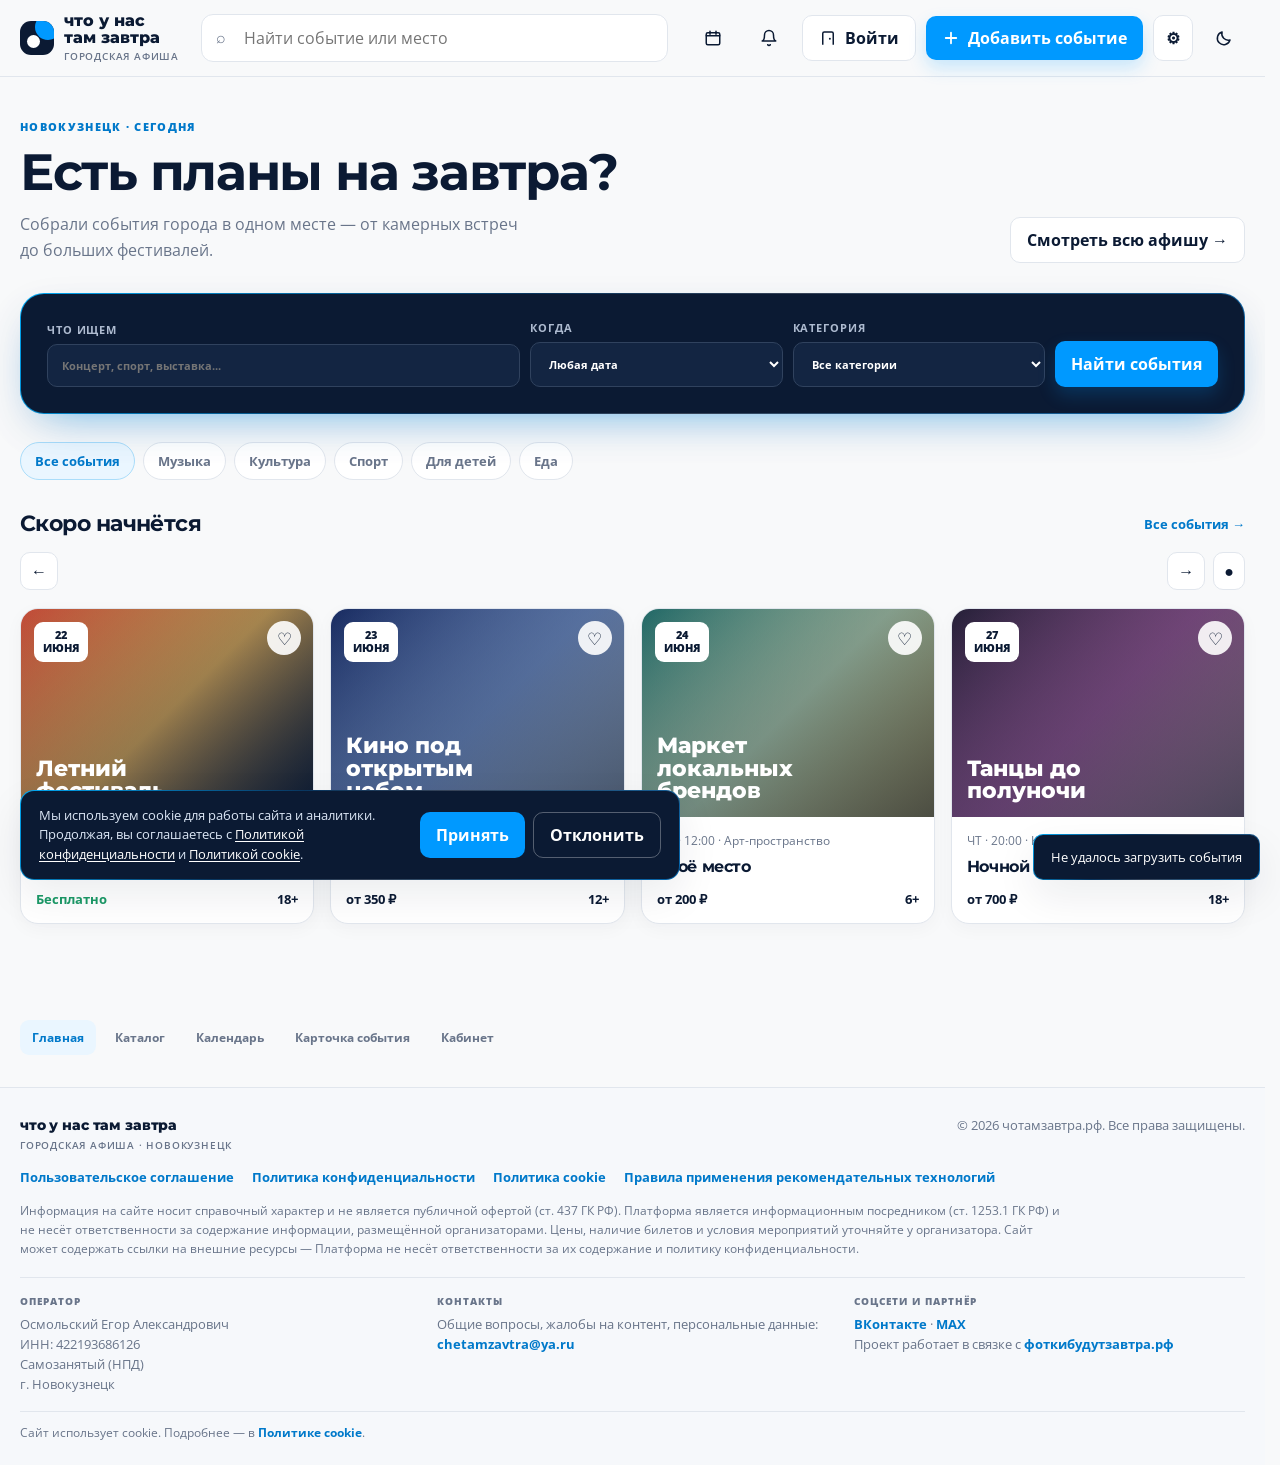
==== docs/index.html @ 1020f682 "fix(ui): в кабинете нет приглашения «Войдите…», меню кабинета по роли - вводный текст и надзаголовок" ====
<!doctype html>
<html lang="ru">
<head>
  <meta charset="utf-8">
  <meta name="viewport" content="width=device-width, initial-scale=1">
  <meta name="theme-color" content="#f8f9fa" id="theme-color">
  <title>чтоунастамзавтра — городская афиша</title>
  <meta name="description" content="Афиша Новокузнецка: концерты, спектакли, выставки, фестивали и мастер-классы. Календарь событий, подборки и напоминания — что у нас там завтра.">
  <link rel="canonical" href="https://xn--80aaahx3amvmf1c.xn--p1ai/">
  <meta property="og:type" content="website">
  <meta property="og:site_name" content="что у нас там завтра">
  <meta property="og:locale" content="ru_RU">
  <meta property="og:title" content="что у нас там завтра — афиша Новокузнецка">
  <meta property="og:description" content="Концерты, спектакли, выставки, фестивали и мастер-классы Новокузнецка. Календарь событий, подборки и напоминания.">
  <meta property="og:url" content="https://xn--80aaahx3amvmf1c.xn--p1ai/">
  <meta property="og:image" content="https://xn--80aaahx3amvmf1c.xn--p1ai/brand/og-cover.png">
  <meta property="og:image:width" content="1200">
  <meta property="og:image:height" content="630">
  <meta property="og:image:alt" content="что у нас там завтра — городская афиша Новокузнецка">
  <meta name="twitter:card" content="summary_large_image">
  <link rel="icon" href="/brand/brand-mark.svg" type="image/svg+xml">
  <link rel="icon" href="/brand/brand-mark-192.png" sizes="192x192" type="image/png">
  <link rel="apple-touch-icon" href="/brand/brand-mark-192.png">
  <link rel="preconnect" href="https://fonts.googleapis.com">
  <link rel="preconnect" href="https://fonts.gstatic.com" crossorigin>
  <link href="https://fonts.googleapis.com/css2?family=Montserrat:wght@600;700;800&family=Open+Sans:wght@400;500;600;700&display=swap" rel="stylesheet">
  <style>
    /* Палитра собрана в токены: светлая тема — значения по умолчанию,
       тёмная — переопределение ниже (html[data-theme="dark"]).
       Раньше цвета были захардкожены по месту, поэтому вторая тема была невозможна. */
    :root {
      color-scheme: light;
      --bg: #f8f9fa;
      --surface: #fff;
      --surface-2: #eef1f5;
      --surface-soft: #f6f8fb;
      --ink: #0b1a33;
      --ink-soft: #40506a;
      --ink-label: #41516b;
      --muted: #69758a;
      --muted-dim: #c3ccd9;
      --line: #e1e6ed;
      --accent: #0099ff;
      --accent-dark: #0079ca;
      --accent-hover: #0079ca;
      --soft-blue: #eaf6ff;
      --soft-blue-line: #aaddfa;
      --green: #1b9a67;
      --amber: #b87800;
      --danger: #b53c37;
      --danger-solid: #b53c37;
      --danger-bg: #fff1f0;
      --danger-bg-2: #fdebea;
      --danger-line: #f3c1bd;
      --ok-bg: #e4f8ef;
      --warn-bg: #fff5d9;
      --unread-bg: #f6faff;
      --fav: #e0245e;
      --fav-hover: #c01d4e;
      /* Тёмные панели (поиск на главной, «что будет дальше», тост) остаются
         тёмными в обеих темах, поэтому у них отдельный токен, а не --ink. */
      --deep: #0b1a33;
      --on-deep: #fff;
      --on-deep-muted: #b5c1d3;
      --on-deep-soft: #dbe6f5;
      /* Плашки поверх постера белые независимо от темы — у них свой токен. */
      --pill-bg: #fff;
      --pill-ink: #0b1a33;
      /* Тёмная панель поиска на светлом фоне читается и так, но тонкий
         градиентный кант даёт ей «стеклянный» край вместо плоской плиты. */
      --hero-ring: linear-gradient(135deg, rgba(0,176,255,.95), rgba(0,153,255,.22) 38%, rgba(255,255,255,.18) 58%, rgba(0,153,255,.6));
      --hero-ring-focus: linear-gradient(135deg, rgba(0,190,255,1), rgba(0,153,255,.38) 36%, rgba(255,255,255,.3) 56%, rgba(0,153,255,.82));
      --hero-glow: 0 18px 46px -26px rgba(0,153,255,.7);
      --hero-glow-focus: 0 22px 58px -26px rgba(0,153,255,.95), 0 0 0 3px rgba(0,153,255,.15);
      /* Блик «стекла» по верхней кромке панели — свои значения на тему. */
      --hero-sheen: linear-gradient(180deg, rgba(255,255,255,.12), rgba(255,255,255,0) 34%);
      /* Внутренности «глубоких» панелей тёмные в ОБЕИХ темах — цвет фокуса полей один. */
      --hero-field-focus: #5cb5ff;
      --topbar-bg: rgba(248,249,250,.94);
      --shadow: 0 16px 40px rgba(11, 26, 51, .08);
      --shadow-soft: 0 5px 18px rgba(11,26,51,.035);
      --shadow-tab: 0 2px 6px rgba(11,26,51,.08);
      --radius: 18px;
    }
    html[data-theme="dark"] {
      color-scheme: dark;
      --bg: #0d1117;
      --surface: #151d2b;
      --surface-2: #1d2739;
      --surface-soft: #1a2331;
      --ink: #e8eef8;
      --ink-soft: #b9c6da;
      --ink-label: #a9b7cb;
      --muted: #8b9ab1;
      --muted-dim: #4a5a75;
      --line: #27324a;
      --accent-dark: #5cb5ff;
      --accent-hover: #0a84d8;
      --soft-blue: #14304d;
      --soft-blue-line: #24557f;
      --green: #45c48c;
      --amber: #e0a92e;
      --danger: #ff9a90;
      --danger-solid: #d84a4a;
      --danger-bg: #3a1f21;
      --danger-bg-2: #45242a;
      --danger-line: #6b3a3d;
      --ok-bg: #12352a;
      --warn-bg: #3a2f13;
      --unread-bg: #12293d;
      --deep: #070c16;
      /* На тёмном фоне панель (#070c16) темнее фона (#0d1117) — плоская граница
         её не разделяет, край приходится подсвечивать градиентом. */
      --hero-ring: linear-gradient(135deg, rgba(92,181,255,.85), rgba(92,181,255,.18) 42%, rgba(92,181,255,.08) 60%, rgba(92,181,255,.58));
      --hero-ring-focus: linear-gradient(135deg, rgba(126,207,255,1), rgba(92,181,255,.42) 40%, rgba(92,181,255,.22) 58%, rgba(92,181,255,.9));
      --hero-glow: 0 20px 52px -30px rgba(92,181,255,.85), inset 0 1px 0 rgba(255,255,255,.06);
      --hero-glow-focus: 0 24px 62px -28px rgba(92,181,255,1), 0 0 0 3px rgba(92,181,255,.18), inset 0 1px 0 rgba(255,255,255,.1);
      --hero-sheen: linear-gradient(180deg, rgba(255,255,255,.08), rgba(255,255,255,0) 36%);
      --hero-field-focus: #5cb5ff;
      --topbar-bg: rgba(13,17,23,.92);
      --shadow: 0 16px 40px rgba(0,0,0,.55);
      --shadow-soft: 0 5px 18px rgba(0,0,0,.35);
      --shadow-tab: 0 2px 6px rgba(0,0,0,.45);
    }
    * { box-sizing: border-box; }
    /* Атрибут hidden важнее авторского display: у .field стоит display:grid, и без
       этого правила «скрытые» поля (дата рождения, выбор роли, галочки) продолжали
       висеть на экране входа. Одно правило вместо display:none в каждом классе. */
    [hidden] { display: none !important; }
    html { scrollbar-gutter: stable; }
    body { margin: 0; background: var(--bg); color: var(--ink); font-family: 'Open Sans', sans-serif; }
    button, input, select, textarea { font: inherit; }
    button { cursor: pointer; }
    h1, h2, h3, h4 { font-family: 'Montserrat', sans-serif; margin: 0; letter-spacing: -.025em; }
    .shell { width: min(1240px, calc(100% - 40px)); margin: 0 auto; }
    .topbar { border-bottom: 1px solid var(--line); background: var(--topbar-bg); position: sticky; top: 0; z-index: 5; backdrop-filter: blur(14px); }
    .topbar-inner { display: flex; align-items: center; gap: 22px; min-height: 76px; }
    .brand { display: flex; align-items: center; gap: 10px; flex: 0 0 auto; color: var(--ink); text-decoration: none; }
    .brand-mark { width: 34px; height: 34px; border-radius: 11px; background: var(--deep); position: relative; overflow: hidden; }
    .brand-mark:before, .brand-mark:after { content: ''; position: absolute; border-radius: 50%; background: var(--accent); }
    .brand-mark:before { width: 26px; height: 26px; right: -7px; top: -7px; }
    .brand-mark:after { width: 13px; height: 13px; left: 7px; bottom: 7px; background: #fff; }
    .brand span { font-family: Montserrat; font-weight: 800; font-size: 16px; line-height: 1.02; white-space: nowrap; }
    .brand small { display: block; color: var(--muted); font: 600 10px 'Open Sans'; letter-spacing: .08em; text-transform: uppercase; margin-top: 3px; }
    .top-search { flex: 1 1 240px; min-width: 168px; position: relative; }
    .top-search input { width: 100%; min-width: 0; border: 1px solid var(--line); background: var(--surface); border-radius: 12px; padding: 12px 16px 12px 42px; outline: none; color: var(--ink); text-overflow: ellipsis; }
    .top-search input:focus { border-color: var(--accent); box-shadow: 0 0 0 3px rgba(0,153,255,.13); }
    .search-icon { position: absolute; left: 15px; top: 12px; color: var(--muted); }
    .nav-actions { display: flex; align-items: center; gap: 10px; flex: 0 0 auto; }
    #nav-user { display: flex; align-items: center; flex: 0 0 auto; }
    .link-btn, .primary-btn, .ghost-btn { border: 0; border-radius: 10px; padding: 11px 16px; font-weight: 700; white-space: nowrap; transition: .2s ease; }
    .link-btn { color: var(--ink); background: transparent; }
    .link-btn:hover { color: var(--accent-dark); }
    .primary-btn { background: var(--accent); color: #fff; box-shadow: 0 8px 18px rgba(0,153,255,.2); }
    .primary-btn:hover { background: var(--accent-hover); transform: translateY(-1px); }
    .primary-btn.fav { background: var(--fav); box-shadow: 0 8px 18px rgba(224,36,94,.2); }
    .primary-btn.fav:hover { background: var(--fav-hover); }
    .ghost-btn { background: var(--surface); border: 1px solid var(--line); color: var(--ink); }
    .ghost-btn:hover { border-color: var(--accent); color: var(--accent-dark); }
    .ico { width: 18px; height: 18px; flex-shrink: 0; }
    .nav-actions button { display: inline-flex; align-items: center; gap: 8px; white-space: nowrap; }
    .icon-btn { display: inline-flex; align-items: center; gap: 8px; border: 0; border-radius: 10px; padding: 11px 14px; font-weight: 700; white-space: nowrap; background: transparent; color: var(--ink); transition: .2s ease; }
    .icon-btn:hover { color: var(--accent-dark); background: var(--soft-blue); }
    .api-btn { padding: 11px 12px; }
    .api-btn .btn-label { display: none; }
    .nav-actions .icon-btn .btn-label { display: none; }
    .screen { display: none; padding: 42px 0 80px; }
    .screen.active { display: block; }
    .eyebrow { color: var(--accent-dark); text-transform: uppercase; letter-spacing: .12em; font-size: 11px; font-weight: 800; margin-bottom: 12px; }
    .intro { display: flex; justify-content: space-between; gap: 24px; align-items: end; margin-bottom: 30px; }
    .intro h1 { font-size: clamp(30px, 4vw, 54px); max-width: 720px; line-height: 1.02; }
    .intro p { max-width: 520px; color: var(--muted); line-height: 1.6; margin: 14px 0 0; }
    .hero-search { position: relative; border-radius: 24px; padding: 26px; color: var(--on-deep); margin-bottom: 28px; display: grid; grid-template-columns: 1.5fr .8fr .8fr auto; gap: 10px; align-items: end; border: 1px solid transparent; background-color: var(--deep); background-image: linear-gradient(var(--deep), var(--deep)), var(--hero-ring); background-origin: padding-box, border-box; background-clip: padding-box, border-box; box-shadow: var(--shadow), var(--hero-glow); transition: box-shadow .28s ease; }
    .hero-search label { display: grid; gap: 7px; color: #aebbd0; font-size: 11px; font-weight: 700; text-transform: uppercase; letter-spacing: .08em; }
    .hero-search input, .hero-search select { width: 100%; padding: 13px 14px; border: 1px solid #30425e; background: #132542; color: #fff; border-radius: 10px; outline: 0; transition: border-color .2s ease, box-shadow .2s ease; }
    .hero-search input:focus, .hero-search select:focus { border-color: var(--hero-field-focus); box-shadow: 0 0 0 3px rgba(92,181,255,.18); }
    /* Фокус внутри панели: кант вспыхивает, свечение расходится шире. */
    .hero-search:focus-within { background-image: linear-gradient(var(--deep), var(--deep)), var(--hero-ring-focus); box-shadow: var(--shadow), var(--hero-glow-focus); }
    /* Блик «стекла» по верхней кромке: слой вне потока, чтобы не ломать grid/флекс,
       и под содержимым (z-index -1), иначе он подсвечивает текст полей. */
    .hero-search:after, .side-note:after { content: ''; position: absolute; inset: 0; z-index: -1; border-radius: inherit; background: var(--hero-sheen); pointer-events: none; }
    .hero-search .primary-btn { height: 46px; white-space: nowrap; }
    /* Панель фильтров каталога в стиле Яндекс.Афиши: «Когда» · «Тип события» · «Место» */
    .filter-bar { display: flex; flex-wrap: wrap; align-items: center; gap: 10px; margin-bottom: 8px; }
    .facet { position: relative; }
    .facet-btn { display: inline-flex; align-items: center; gap: 8px; border: 1px solid var(--line); background: var(--surface); border-radius: 12px; padding: 12px 16px; font-weight: 700; font-size: 14px; color: var(--ink); transition: .15s ease; }
    .facet-btn:hover { border-color: var(--accent); }
    .facet-btn .caret { color: var(--muted); font-size: 11px; transition: .15s; }
    .facet.open .facet-btn { border-color: var(--accent); box-shadow: 0 0 0 3px rgba(0,153,255,.11); }
    .facet.open .caret { transform: rotate(180deg); }
    .facet-value { color: var(--accent-dark); }
    .facet-pop { position: absolute; top: calc(100% + 8px); left: 0; z-index: 30; min-width: 260px; background: var(--surface); border: 1px solid var(--line); border-radius: 16px; box-shadow: var(--shadow); padding: 14px; display: none; }
    .facet.open .facet-pop { display: block; }
    .facet-pop h4 { font-size: 13px; text-transform: uppercase; letter-spacing: .06em; color: var(--muted); margin: 2px 0 10px; }
    .preset-list { display: grid; grid-template-columns: 1fr 1fr; gap: 7px; }
    .preset { text-align: left; border: 1px solid var(--line); background: var(--surface); border-radius: 10px; padding: 9px 11px; font-size: 13px; color: var(--ink); font-weight: 600; transition: .12s; }
    .preset:hover { border-color: var(--accent); color: var(--accent-dark); }
    .preset.active { background: var(--soft-blue); border-color: var(--soft-blue-line); color: var(--accent-dark); }
    .facet-list { display: grid; max-height: 320px; overflow-y: auto; }
    .facet-opt { text-align: left; border: 0; background: transparent; padding: 9px 10px; border-radius: 9px; font-size: 14px; color: var(--ink); font-weight: 600; }
    .facet-opt:hover { background: var(--soft-blue); }
    .facet-opt.active { background: var(--soft-blue); color: var(--accent-dark); }
    .facet-opt.all { font-weight: 800; }
    .range-cal { }
    .range-cal .cal-nav { display: flex; align-items: center; justify-content: space-between; margin-bottom: 8px; }
    .range-cal .cal-grid { display: grid; grid-template-columns: repeat(7, 1fr); gap: 2px; text-align: center; }
    .range-cal .cal-grid span { padding: 7px 0; border-radius: 7px; font-size: 13px; color: var(--muted); cursor: pointer; }
    .range-cal .cal-grid span.wd { font-size: 9px; font-weight: 800; text-transform: uppercase; color: var(--muted); cursor: default; }
    .range-cal .cal-grid span.day:hover { background: var(--soft-blue); color: var(--accent-dark); }
    .range-cal .cal-grid span.dim { color: var(--muted-dim); }
    .range-cal .cal-grid span.today { outline: 2px solid var(--accent); outline-offset: -2px; font-weight: 800; }
    .range-cal .cal-grid span.sel { background: var(--accent); color: #fff; font-weight: 800; }
    .range-cal .cal-grid span.range { background: var(--soft-blue); color: var(--accent-dark); }
    .range-actions { display: flex; gap: 8px; margin-top: 12px; }
    .range-actions button { flex: 1; }
    .section-head { display: flex; align-items: center; justify-content: space-between; margin: 30px 0 15px; }
    .section-head h2 { font-size: 22px; }
    .section-head a { color: var(--accent-dark); font-size: 13px; font-weight: 700; text-decoration: none; }
    .chips { display: flex; flex-wrap: wrap; gap: 8px; }
    .chip { border: 1px solid var(--line); background: var(--surface); border-radius: 99px; padding: 9px 14px; color: var(--muted); font-size: 13px; font-weight: 700; }
    .chip.active, .chip:hover { background: var(--soft-blue); color: var(--accent-dark); border-color: var(--soft-blue-line); }
    .events-grid { display: grid; grid-template-columns: repeat(4, 1fr); gap: 16px; }
    .event-card { background: var(--surface); border: 1px solid var(--line); border-radius: var(--radius); overflow: hidden; box-shadow: var(--shadow-soft); transition: .2s ease; }
    .event-card:hover { transform: translateY(-3px); box-shadow: var(--shadow); }
    .poster { height: 208px; position: relative; overflow: hidden; display: flex; align-items: end; padding: 15px; color: #fff; }
    .poster:before { content: ''; position: absolute; inset: 0; background: linear-gradient(145deg, rgba(11,26,51,.05), rgba(11,26,51,.72)); }
    .poster-1 { background: linear-gradient(135deg, #cb4d38 0%, #f4bb5c 50%, #0b1a33 100%); }
    .poster-2 { background: linear-gradient(135deg, #192c63, #7f9ed8 52%, #dfedf9); }
    .poster-3 { background: linear-gradient(135deg, #226c69, #c1e0b8 50%, #f3d26a); }
    .poster-4 { background: linear-gradient(135deg, #262038, #a35b99 50%, #f1b3bd); }
    .poster-title { position: relative; z-index: 1; font: 800 22px/1.02 Montserrat; max-width: 190px; }
    .date-pill { position: absolute; z-index: 2; top: 13px; left: 13px; background: var(--pill-bg); color: var(--pill-ink); border-radius: 9px; padding: 7px 9px; font-size: 11px; font-weight: 800; text-align: center; line-height: 1.15; }
    .heart { position: absolute; z-index: 2; top: 12px; right: 12px; border: 0; background: rgba(255,255,255,.9); color: var(--pill-ink); width: 34px; height: 34px; border-radius: 50%; font-size: 17px; }
    .heart.fav { background: var(--fav); color: #fff; }
    .card-body { padding: 15px; }
    .meta { color: var(--muted); font-size: 12px; line-height: 1.5; }
    .card-body h3 { font-size: 16px; margin: 7px 0 8px; }
    .card-foot { display: flex; justify-content: space-between; align-items: center; margin-top: 14px; font-weight: 700; font-size: 13px; }
    .free { color: var(--green); }
    .load-more-wrap { display: flex; justify-content: center; margin-top: 28px; }
    .load-more { padding: 12px 26px; border: 1px solid var(--line); border-radius: 12px; background: var(--surface); color: var(--ink); font-weight: 700; font-size: 15px; cursor: pointer; font-family: inherit; transition: .2s ease; }
    .load-more:hover { border-color: var(--accent); color: var(--accent); }
    .load-more:disabled { opacity: .55; cursor: default; }
    .event-card.appearing { animation: card-in .45s ease both; }
    @keyframes card-in { from { opacity: 0; transform: translateY(14px); } to { opacity: 1; transform: translateY(0); } }
    .calendar-strip { display: grid; grid-template-columns: 1fr 1.4fr; gap: 16px; margin-top: 30px; align-items: start; }
    .panel { background: var(--surface); border: 1px solid var(--line); border-radius: var(--radius); padding: 22px; display: flex; flex-direction: column; }
    .calendar-strip .panel { height: 360px; } /* фиксированная высота панели календаря */
    .panel h3 { font-size: 18px; margin-bottom: 15px; }
    .month { display: flex; justify-content: space-between; align-items: center; margin-bottom: 8px; flex-shrink: 0; }
    .month strong { font: 700 17px Montserrat; }
    /* Homepage calendar strip: fixed calendar grid, day-events panel doesn't affect layout */
    .calendar-layout { display: grid; grid-template-columns: 320px 1fr; gap: 24px; flex: 1; min-height: 0; }
    .calendar-grid { display: grid; grid-template-columns: repeat(7, 1fr); grid-auto-rows: 1fr; gap: 3px; text-align: center; font-size: 11px; height: 100%; }
    .calendar-grid span { padding: 5px 2px; border-radius: 6px; color: var(--muted); }
    .calendar-grid .weekday { font-weight: 800; color: var(--ink); font-size: 9px; text-transform: uppercase; padding: 4px 2px; }
    .calendar-grid .has-event { background: var(--soft-blue); color: var(--accent-dark); font-weight: 800; }
    .calendar-grid .today { background: var(--accent); color: #fff; font-weight: 800; }
    .calendar-grid .empty { visibility: hidden; }
    .mini-list { display: grid; gap: 12px; }
    .mini-item { display: flex; gap: 12px; align-items: start; padding-bottom: 12px; border-bottom: 1px solid var(--line); }
    /* Лента дат как в Яндекс Афише */
    .ribbon-wrap { display: flex; align-items: center; gap: 8px; margin: 4px 0 18px; }
    .ribbon-wrap .date-ribbon { flex: 1; min-width: 0; }
    .date-ribbon { display: flex; align-items: stretch; gap: 5px; overflow-x: auto; padding: 2px 2px 8px; scrollbar-width: none; scroll-behavior: smooth; }
    .date-ribbon::-webkit-scrollbar { display: none; }
    .date-chip { min-width: 54px; flex: 0 0 auto; padding: 8px 4px 20px; border-radius: 10px; border: 1px solid var(--line); background: var(--surface); text-align: center; cursor: pointer; font: 800 16px/1 Montserrat; color: var(--ink); transition: border-color .15s, background .15s; position: relative; }
    .date-chip small { display: block; margin-top: 4px; font-size: 9px; font-weight: 800; text-transform: uppercase; color: var(--muted); letter-spacing: .04em; }
    .date-chip:hover { border-color: var(--accent); background: var(--soft-blue); }
    .date-chip.today { background: var(--accent); border-color: var(--accent); color: #fff; }
    .date-chip.today small { color: rgba(255,255,255,.85); }
    .date-chip.selected { box-shadow: 0 0 0 2px var(--accent-dark) inset; border-color: var(--accent-dark); }
    .date-chip.in-range:not(.selected) { background: var(--surface-2); border-color: var(--line); }
    .date-chip .cnt { position: absolute; bottom: 4px; left: 50%; transform: translateX(-50%); font: 800 10px Montserrat; font-style: normal; color: var(--accent-dark); line-height: 1; }
    .date-chip.today .cnt { color: #fff; }
    .ribbon-month { flex: 0 0 auto; display: flex; align-items: center; font: 800 11px Montserrat; text-transform: uppercase; color: var(--muted); letter-spacing: .06em; padding: 0 6px; }

    .mini-date { min-width: 44px; color: var(--accent-dark); font: 800 12px Montserrat; }
    .day-group-title { margin: 16px 0 10px; font-size: 13px; color: var(--muted); text-transform: uppercase; letter-spacing: .05em; }
    .panel h3 + .mini-list, .panel h4.day-group-title + .mini-list { margin-top: 0; }
    .mini-item strong { display: block; font: 700 14px Montserrat; margin-bottom: 4px; }
    .mini-item span { color: var(--muted); font-size: 12px; }
    /* Панель событий дня/периода. Отступы — не «на глаз»: сверху нужно больше
       ленточного ритма (.ribbon-wrap отдаёт 18px), иначе карточка дня читается
       продолжением ленты дат; снизу 30px — тот же шаг, что у .section-head, чтобы
       строки дня не слипались с сеткой всех событий (было 0px). */
    .day-events-panel { display: none; margin: 20px 0 30px; }
    .day-events-panel.is-open { display: flex; }
    .detail-layout { display: grid; grid-template-columns: minmax(0, 1.25fr) minmax(300px, .75fr); gap: 28px; }
    .detail-poster { height: 450px; border-radius: 24px; background: linear-gradient(135deg, #cb4d38, #f4bb5c 46%, #0b1a33); position: relative; overflow: hidden; display: flex; align-items: end; padding: 32px; color: #fff; }
    .detail-poster:after { content: attr(data-title); position: relative; z-index: 1; font: 800 clamp(34px, 6vw, 76px)/.9 Montserrat; max-width: 600px; }
    .detail-info { padding-top: 12px; }
    .detail-info h1 { font-size: clamp(30px, 4vw, 48px); line-height: 1.03; margin-bottom: 18px; }
    .info-row { display: flex; gap: 12px; padding: 14px 0; border-bottom: 1px solid var(--line); }
    .info-row b { min-width: 84px; font-size: 12px; text-transform: uppercase; color: var(--muted); letter-spacing: .07em; }
    .info-row span { font-weight: 600; }
    .description { color: var(--ink-soft); line-height: 1.75; margin: 26px 0; }
    .form-layout { display: grid; grid-template-columns: 1fr 310px; gap: 24px; align-items: start; }
    .form-card { background: var(--surface); border: 1px solid var(--line); border-radius: var(--radius); padding: 26px; }
    .form-card h2 { font-size: 22px; margin-bottom: 22px; }
    .form-grid { display: grid; grid-template-columns: 1fr 1fr; gap: 17px; }
    .field { display: grid; gap: 7px; }
    .field.full { grid-column: 1/-1; }
    .field label { font-size: 12px; font-weight: 800; color: var(--ink-label); }
    .field input, .field select, .field textarea { width: 100%; padding: 12px 13px; border: 1px solid var(--line); border-radius: 10px; outline: none; background: var(--surface); color: var(--ink); }
    .field textarea { resize: vertical; min-height: 110px; }
    .field input:focus, .field select:focus, .field textarea:focus { border-color: var(--accent); box-shadow: 0 0 0 3px rgba(0,153,255,.11); }
    .form-actions { display: flex; gap: 10px; justify-content: end; margin-top: 24px; }
    .side-note { position: relative; color: var(--on-deep); border-radius: var(--radius); padding: 23px; border: 1px solid transparent; background-color: var(--deep); background-image: linear-gradient(var(--deep), var(--deep)), var(--hero-ring); background-origin: padding-box, border-box; background-clip: padding-box, border-box; box-shadow: var(--hero-glow); }
    .side-note h3 { font-size: 17px; margin-bottom: 12px; }
    .side-note p { color: var(--on-deep-muted); font-size: 13px; line-height: 1.65; }
    .checklist { display: grid; gap: 11px; margin-top: 20px; }
    .check { display: flex; gap: 9px; color: var(--on-deep-soft); font-size: 13px; }
    .check i { color: #6fd4a3; font-style: normal; }
    .moderation-layout { display: grid; grid-template-columns: 280px 1fr; gap: 20px; }
    .queue { display: grid; gap: 8px; }
    .queue-item { border: 1px solid var(--line); background: var(--surface); border-radius: 12px; padding: 13px; text-align: left; }
    .queue-item.active { border-color: var(--accent); box-shadow: 0 0 0 3px rgba(0,153,255,.11); }
    .queue-item strong { display: block; font: 700 13px Montserrat; margin-bottom: 5px; }
    .queue-item span { color: var(--muted); font-size: 12px; }
    .status { display: inline-flex; border-radius: 99px; padding: 5px 8px; font-size: 10px; font-weight: 800; text-transform: uppercase; letter-spacing: .05em; }
    .status.pending { color: var(--amber); background: var(--warn-bg); }
    .status.published { color: var(--green); background: var(--ok-bg); }
    .status.rejected { color: var(--danger); background: var(--danger-bg-2); }
    .reject-note { color: var(--danger); margin-top: 6px; font-size: 12px; }
    .moderation-main { background: var(--surface); border: 1px solid var(--line); border-radius: var(--radius); padding: 26px; }
    .moderation-header { display: flex; justify-content: space-between; align-items: start; gap: 18px; padding-bottom: 20px; border-bottom: 1px solid var(--line); }
    .moderation-header h2 { font-size: 25px; margin-bottom: 8px; }
    .moderation-header p { color: var(--muted); margin: 0; font-size: 13px; }
    .review-grid { display: grid; grid-template-columns: 180px 1fr; gap: 24px; padding: 22px 0; }
    .review-thumb { height: 180px; border-radius: 14px; background: linear-gradient(135deg, #226c69, #c1e0b8, #f3d26a); }
    .review-list { display: grid; gap: 13px; }
    .review-line { display: grid; grid-template-columns: 130px 1fr; gap: 10px; font-size: 13px; }
    .review-line b { color: var(--muted); font-size: 11px; text-transform: uppercase; letter-spacing: .06em; }
    .moderation-actions { display: flex; justify-content: end; gap: 10px; border-top: 1px solid var(--line); padding-top: 20px; }
    .danger-btn { background: var(--danger-bg); color: var(--danger); border: 1px solid var(--danger-line); border-radius: 10px; padding: 11px 16px; font-weight: 800; }
    .nav-tabs { display: flex; gap: 7px; overflow-x: auto; padding: 16px 0 0; }
    .nav-tab { white-space: nowrap; border: 0; background: transparent; padding: 9px 12px; border-radius: 9px; color: var(--muted); font-weight: 700; font-size: 12px; }
    .nav-tab.active, .nav-tab:hover { background: var(--soft-blue); color: var(--accent-dark); }
    /* ---- Юридический контур: футер сайта и cookie-баннер (ТЗ v3.0) ---- */
    .site-footer { margin-top: 32px; border-top: 1px solid var(--line); background: var(--surface-soft); }
    .footer-inner { padding: 28px 0 22px; font-size: 12.5px; color: var(--muted); line-height: 1.6; }
    .footer-top { display: flex; align-items: baseline; justify-content: space-between; gap: 10px 18px; flex-wrap: wrap; }
    .footer-brand { font: 800 14px Montserrat; color: var(--ink); letter-spacing: -.01em; }
    .footer-brand small { display: block; margin-top: 4px; font: 600 10px 'Open Sans'; letter-spacing: .08em; text-transform: uppercase; color: var(--muted); }
    .footer-links { display: flex; flex-wrap: wrap; gap: 6px 18px; margin: 16px 0 0; padding: 0; list-style: none; }
    .footer-links a, .footer-cols a, .footer-cookie a { color: var(--accent-dark); font-weight: 700; text-decoration: none; }
    .footer-links a:hover, .footer-cols a:hover, .footer-cookie a:hover { text-decoration: underline; }
    .footer-notes { margin: 14px 0 0; max-width: 1040px; font-size: 11.5px; line-height: 1.65; }
    .footer-cols { display: grid; grid-template-columns: repeat(auto-fit, minmax(210px, 1fr)); gap: 18px 26px; margin-top: 18px; padding-top: 16px; border-top: 1px solid var(--line); }
    .footer-cols h4 { margin: 0 0 7px; font: 800 10px 'Open Sans'; letter-spacing: .1em; text-transform: uppercase; color: var(--muted); }
    .footer-cols p { margin: 0; }
    .footer-cookie { margin: 16px 0 0; padding-top: 12px; border-top: 1px solid var(--line); font-size: 11.5px; }
    .cookie-banner { position: fixed; z-index: 18; left: 20px; right: 20px; bottom: 20px; max-width: 660px; display: flex; align-items: center; gap: 16px; padding: 15px 18px; border-radius: 14px; border: 1px solid transparent; background-color: var(--deep); background-image: linear-gradient(var(--deep), var(--deep)), var(--hero-ring); background-origin: padding-box, border-box; background-clip: padding-box, border-box; box-shadow: var(--shadow); color: var(--on-deep); }
    .cookie-banner[hidden] { display: none; }
    .cookie-banner p { margin: 0; font-size: 12.5px; line-height: 1.55; color: var(--on-deep-soft); }
    .cookie-banner a { color: var(--on-deep); text-decoration: underline; text-underline-offset: 2px; }
    .cookie-banner .cookie-actions { display: flex; gap: 8px; flex: 0 0 auto; }
    .cookie-banner .primary-btn { flex: 0 0 auto; box-shadow: none; }
    .cookie-banner .ghost-btn { flex: 0 0 auto; background: transparent; border-color: rgba(255,255,255,.3); color: var(--on-deep); }
    .cookie-banner .ghost-btn:hover { border-color: var(--on-deep); color: var(--on-deep); }
    @media (max-width: 640px) {
      .cookie-banner { left: 12px; right: 12px; bottom: 12px; flex-direction: column; align-items: stretch; }
      .cookie-banner .cookie-actions { flex-direction: column; }
      .cookie-banner .primary-btn, .cookie-banner .ghost-btn { width: 100%; }
    }
    .toast { position: fixed; bottom: 20px; right: 20px; padding: 13px 17px; border: 1px solid transparent; background-color: var(--deep); background-image: linear-gradient(var(--deep), var(--deep)), var(--hero-ring); background-origin: padding-box, border-box; background-clip: padding-box, border-box; color: var(--on-deep); border-radius: 10px; box-shadow: var(--shadow); opacity: 0; transform: translateY(10px); pointer-events: none; transition: .25s; font-size: 13px; z-index: 20; }
    .toast.show { opacity: 1; transform: translateY(0); }
    /* --- Экран входа/регистрации --- */
    .auth-layout { display: grid; grid-template-columns: 1fr; max-width: 440px; margin: 0 auto; }
    .auth-card { background: var(--surface); border: 1px solid var(--line); border-radius: var(--radius); padding: 30px; box-shadow: var(--shadow); }
    .auth-tabs { display: flex; gap: 6px; background: var(--surface-2); border-radius: 12px; padding: 5px; margin-bottom: 24px; }
    .auth-tab { flex: 1; border: 0; background: transparent; border-radius: 9px; padding: 11px; font-weight: 800; font-size: 14px; color: var(--muted); transition: .15s; }
    .auth-tab.active { background: var(--surface); color: var(--ink); box-shadow: var(--shadow-tab); }
    .auth-card .field { margin-bottom: 16px; }
    .auth-card h2 { font-size: 24px; margin-bottom: 6px; }
    .auth-card .auth-sub { color: var(--muted); font-size: 13px; margin: 0 0 22px; line-height: 1.5; }
    .auth-error { display: none; background: var(--danger-bg); color: var(--danger); border: 1px solid var(--danger-line); border-radius: 10px; padding: 11px 13px; font-size: 13px; margin-bottom: 16px; }
    .auth-error.show { display: block; }
    .user-chip { display: inline-flex; align-items: center; gap: 9px; border: 1px solid var(--line); background: var(--surface); border-radius: 99px; padding: 6px 8px 6px 14px; font-weight: 700; font-size: 13px; max-width: 200px; white-space: nowrap; }
    .user-chip .chip-name { min-width: 0; overflow: hidden; text-overflow: ellipsis; white-space: nowrap; }
    .user-chip .role { color: var(--accent-dark); background: var(--soft-blue); border-radius: 99px; padding: 3px 9px; font-size: 11px; font-weight: 800; text-transform: capitalize; }
    .auth-card .primary-btn { width: 100%; margin-top: 6px; }
    .auth-forgot { text-align: right; margin: -6px 0 14px; }
    .auth-forgot .link-btn { background: none; padding: 0; color: var(--accent); font-size: 13px; font-weight: 700; }
    .auth-forgot .link-btn:hover { color: var(--accent-hover); text-decoration: underline; }
    .mail-check-addr { background: var(--surface-2); border: 1px solid var(--line); border-radius: 10px; padding: 12px 14px; font-weight: 800; margin-bottom: 18px; word-break: break-all; }
    #mail-check-card .ghost-btn, #reset-card .ghost-btn { width: 100%; margin-top: 10px; }
    /* Человек должен видеть, что страница не «залипла», а ждёт письмо. */
    .mail-check-wait { margin-top: 10px; font-size: 12px; line-height: 1.5; color: var(--muted); display: flex; align-items: center; gap: 8px; }
    .mail-check-wait::before { content: ""; width: 7px; height: 7px; border-radius: 50%; background: var(--accent); animation: waitPulse 1.6s ease-in-out infinite; flex: none; }
    @keyframes waitPulse { 0%, 100% { opacity: .25; } 50% { opacity: 1; } }
    @media (prefers-reduced-motion: reduce) { .mail-check-wait::before { animation: none; opacity: 1; } }
    .captcha-slot { margin-bottom: 16px; }
    .captcha-slot[hidden] { display: none; }
    .captcha-slot > div { max-width: 100%; overflow: hidden; }
    /* --- Быстрый вход через внешние сервисы (Яндекс ID) --- */
    /* Блок появляется только когда провайдер настроен на бэкенде: без ключей
       /auth/oauth/providers отдаёт пустой список, и блока нет вовсе — «серых»
       нерабочих кнопок быть не должно. */
    .oauth-block { margin-bottom: 22px; }
    .oauth-block[hidden] { display: none; }
    .oauth-btn { display: flex; align-items: center; justify-content: center; gap: 10px; width: 100%; border: 1px solid var(--line); background: var(--surface); color: var(--ink); border-radius: 12px; padding: 12px 16px; font-family: inherit; font-weight: 700; font-size: 14px; white-space: nowrap; cursor: pointer; transition: .15s ease; }
    .oauth-btn + .oauth-btn { margin-top: 10px; }
    .oauth-btn:hover { border-color: var(--accent); color: var(--accent-dark); }
    .oauth-btn:focus-visible { outline: 2px solid var(--accent); outline-offset: 2px; }
    /* Метка провайдера — фирменный цвет сервиса, он не зависит от темы. */
    .oauth-mark { display: inline-flex; align-items: center; justify-content: center; flex: 0 0 auto; width: 24px; height: 24px; border-radius: 7px; background: #fc3f1d; color: #fff; font: 800 15px/1 Montserrat, sans-serif; }
    /* Разделитель «или»: главный путь — кнопка провайдера, но почта с паролем
       остаются равноправным вариантом, а не спрятанной ссылкой. */
    .oauth-sep { display: flex; align-items: center; gap: 12px; margin: 20px 0; color: var(--muted); font-size: 12px; }
    .oauth-sep::before, .oauth-sep::after { content: ''; flex: 1 1 auto; height: 1px; background: var(--line); }
    .captcha-fallback { margin-top: 8px; font-size: 12px; line-height: 1.5; color: var(--muted); }
    .captcha-fallback p { margin: 0 0 8px; }
    /* Повтор проверки — ссылка по центру, а не кнопка: под ползунком она не
       должна соперничать с главной кнопкой формы («Создать аккаунт»/«Войти»). */
    .local-captcha-retry { display: block; width: 100%; margin: 0; padding: 2px 0; border: 0; background: none; font: inherit; font-size: 12px; color: var(--muted); text-align: center; text-decoration: underline; text-decoration-style: dotted; text-underline-offset: 3px; cursor: pointer; }
    .local-captcha-retry:hover { color: var(--accent-dark); }
    .local-captcha-retry:focus-visible { outline: 2px solid var(--accent); outline-offset: 2px; border-radius: 4px; }
    .local-captcha-retry[hidden] { display: none; }
    /* Своя капча: тот же слот, что и виджет, поэтому рамку и отступы
       повторяем — подмена не должна дёргать вёрстку формы. */
    .local-captcha { border: 1px solid var(--line); background: var(--surface); border-radius: 10px; padding: 12px 14px; }
    .local-captcha .local-captcha-slider { -webkit-appearance: none; appearance: none; width: 100%; height: 34px; background: transparent; margin: 0 0 6px; cursor: grab; touch-action: pan-y; }
    .local-captcha .local-captcha-slider:active { cursor: grabbing; }
    .local-captcha .local-captcha-slider:disabled { cursor: default; opacity: .75; }
    .local-captcha .local-captcha-slider::-webkit-slider-runnable-track { height: 34px; border-radius: 99px; background: var(--soft-blue); border: 1px solid var(--line); }
    .local-captcha .local-captcha-slider::-webkit-slider-thumb { -webkit-appearance: none; appearance: none; width: 28px; height: 28px; margin-top: 2px; border: 0; border-radius: 50%; background: var(--accent); }
    .local-captcha .local-captcha-slider::-moz-range-track { height: 34px; border-radius: 99px; background: var(--soft-blue); border: 1px solid var(--line); }
    .local-captcha .local-captcha-slider::-moz-range-thumb { width: 28px; height: 28px; border: 0; border-radius: 50%; background: var(--accent); }
    .local-captcha .local-captcha-status { margin: 0; font-weight: 700; color: var(--accent-dark); }
    .local-captcha.solved .local-captcha-status { color: var(--accent-dark); }
    .cabinet-head { display: flex; justify-content: space-between; align-items: center; gap: 18px; background: var(--surface); border: 1px solid var(--line); border-radius: var(--radius); padding: 24px 26px; box-shadow: var(--shadow); margin-bottom: 18px; }
    .cabinet-head h2 { font-size: 22px; margin: 0 0 5px; }
    .cabinet-head p { color: var(--muted); font-size: 13px; margin: 0; }
    /* Заголовок ужимается, блок действий держит свою ширину: без flex-wrap
       кнопки на узком экране выезжали за край (замер: 390px → +82px). */
    .cabinet-head { flex-wrap: wrap; }
    .cabinet-head > div:first-child { min-width: 0; }
    .cabinet-actions { display: flex; gap: 10px; align-items: center; flex: 0 0 auto; }
    .cabinet-actions .primary-btn, .cabinet-actions .ghost-btn { display: inline-flex; align-items: center; justify-content: center; gap: 8px; }
    /* Баннер «подтвердите почту»: показывается только когда отправка писем
       включена на бэкенде и адрес ещё не подтверждён (иначе display:none). */
    .mail-banner { display: none; justify-content: space-between; align-items: center; gap: 14px; flex-wrap: wrap; background: var(--soft-blue); border: 1px solid var(--line); border-radius: var(--radius); padding: 16px 18px; margin-bottom: 14px; }
    .mail-banner.show { display: flex; }
    .mail-banner b { font-size: 14px; }
    .mail-banner p { margin: 4px 0 0; font-size: 13px; line-height: 1.5; color: var(--muted); }
    .mail-banner .ghost-btn { flex: 0 0 auto; }
    /* --- Разделение регистрации: посетитель / организатор --- */
    .auth-kind { display: flex; gap: 6px; background: var(--surface-2); border-radius: 12px; padding: 5px; }
    .auth-kind-btn { flex: 1; border: 0; background: transparent; border-radius: 9px; padding: 11px 8px; font-family: inherit; font-weight: 800; font-size: 13px; color: var(--muted); cursor: pointer; transition: .15s; white-space: nowrap; }
    .auth-kind-btn.active { background: var(--surface); color: var(--ink); box-shadow: var(--shadow-tab); }
    .auth-consents { display: grid; gap: 9px; margin: 4px 0 16px; }
    .auth-consents[hidden] { display: none; }
    .auth-check { display: flex; gap: 9px; align-items: flex-start; font-size: 12.5px; line-height: 1.45; color: var(--ink-soft); cursor: pointer; }
    .auth-check input { margin: 2px 0 0; flex: none; width: 16px; height: 16px; accent-color: var(--accent); }
    .auth-check a { color: var(--accent); }
    .auth-check[hidden] { display: none; }
    /* Баннер статуса заявки на организатора: зелёный — одобрено, жёлтый —
       на проверке или отказ с причиной. */
    .org-banner { display: none; justify-content: space-between; align-items: center; gap: 14px; flex-wrap: wrap; background: var(--surface); border: 1px solid var(--line); border-radius: var(--radius); padding: 16px 18px; margin-bottom: 14px; }
    .org-banner.show { display: flex; }
    .org-banner.ok { background: var(--ok-bg); }
    .org-banner.warn { background: var(--warn-bg); }
    .org-banner b { font-size: 14px; }
    .org-banner p { margin: 4px 0 0; font-size: 13px; line-height: 1.5; color: var(--ink-soft); }
    .org-banner-actions { display: flex; gap: 8px; align-items: center; flex: 0 0 auto; }
    .org-app { display: flex; justify-content: space-between; align-items: flex-start; gap: 16px; flex-wrap: wrap; background: var(--surface); border: 1px solid var(--line); border-radius: var(--radius); padding: 16px 18px; box-shadow: var(--shadow); }
    .org-app .me-actions { display: flex; gap: 8px; flex-wrap: wrap; }
    /* --- Модалка «кто вы» для гостя (ТЗ 4-2, п.1) --- */
    /* Появляется только когда действию нужен аккаунт: смотреть афишу и ставить
       лайки гость может без регистрации. */
    .auth-choice { position: fixed; inset: 0; z-index: 40; display: flex; align-items: center; justify-content: center; padding: 20px; background: rgba(11, 26, 51, .55); }
    .auth-choice[hidden] { display: none; }
    .auth-choice-card { width: 100%; max-width: 400px; background: var(--surface); border: 1px solid var(--line); border-radius: var(--radius); padding: 26px; box-shadow: var(--shadow); }
    .auth-choice-card h2 { font-size: 20px; margin: 0 0 6px; }
    .auth-choice-card p { color: var(--muted); font-size: 13px; line-height: 1.5; margin: 0 0 18px; }
    .auth-choice-actions { display: grid; gap: 10px; }
    .auth-choice-actions .primary-btn, .auth-choice-actions .ghost-btn { width: 100%; }
    .auth-choice-card .auth-choice-note { margin: 16px 0 0; font-size: 12px; }
    .auth-choice-card .auth-choice-note a { color: var(--accent); }
    .my-events-list { display: grid; gap: 12px; }
    .my-event { display: flex; justify-content: space-between; align-items: center; gap: 16px; background: var(--surface); border: 1px solid var(--line); border-radius: var(--radius); padding: 16px 18px; box-shadow: var(--shadow); }
    .my-event .me-title { font-weight: 800; font-size: 15px; }
    .my-event .me-meta { color: var(--muted); font-size: 12px; margin-top: 3px; }
    .my-event .status { flex-shrink: 0; }
    .my-event .me-actions { display: flex; align-items: center; gap: 10px; flex-shrink: 0; }
    .mini-btn { border: 1px solid var(--line); background: var(--surface-soft); color: var(--ink); border-radius: 8px; padding: 7px 12px; font-weight: 800; font-size: 12px; cursor: pointer; }
    .mini-btn:hover { background: var(--surface-2); }
    .mini-btn.primary { background: var(--soft-blue); color: var(--accent-dark); border-color: transparent; }
    .mini-btn.danger { color: var(--danger); background: var(--danger-bg); border-color: var(--danger-line); }
    .mini-btn.danger:hover { background: var(--danger-bg-2); }
    .status.draft { color: var(--muted); background: var(--surface-2); }
    .my-events-empty { background: var(--surface); border: 1px dashed var(--line); border-radius: var(--radius); padding: 40px; text-align: center; color: var(--muted); }
    .notif-badge { position: absolute; top: 2px; right: 2px; min-width: 17px; height: 17px; padding: 0 4px; background: var(--danger-solid); color: #fff; border-radius: 99px; font-size: 10px; font-weight: 800; line-height: 17px; text-align: center; box-shadow: 0 0 0 2px var(--bg); }
    .notif-item { display: flex; justify-content: space-between; align-items: center; gap: 16px; background: var(--surface); border: 1px solid var(--line); border-radius: var(--radius); padding: 14px 18px; box-shadow: var(--shadow); }
    .notif-item.unread { background: var(--unread-bg); border-color: var(--soft-blue-line); }
    .notif-item .me-title { font-weight: 800; font-size: 14px; }
    .notif-item .me-meta { color: var(--muted); font-size: 12px; margin-top: 3px; line-height: 1.45; }
    .notif-item .notif-time { color: var(--muted); font-size: 11px; margin-top: 5px; }
    .notif-head { display: flex; justify-content: space-between; align-items: center; margin-bottom: 12px; }
    .notif-head .mark-all { font-size: 12px; font-weight: 700; color: var(--accent-dark); background: none; border: 0; cursor: pointer; padding: 4px 6px; border-radius: 6px; }
    .notif-head .mark-all:hover { background: var(--soft-blue); }
    /* Переключатель темы: глиф меняется CSS-ом по data-theme на <html>,
       JS только переключает атрибут — так иконка не мигает при загрузке. */
    .theme-btn { padding: 11px 12px; }
    .theme-btn .ico-sun { display: none; }
    html[data-theme="dark"] .theme-btn .ico-sun { display: block; }
    html[data-theme="dark"] .theme-btn .ico-moon { display: none; }

    @media (max-width: 1180px) {
      .topbar-inner { gap: 16px; }
    }
    @media (max-width: 1080px) {
      .brand span { display: none; }
      .user-chip { max-width: 170px; }
    }
    @media (max-width: 900px) {
      .topbar-inner { flex-wrap: wrap; gap: 12px; padding: 12px 0; }
      .brand { flex: 1; }
      .top-search { order: 3; flex: 1 1 100%; min-width: 0; }
      .nav-actions { margin-left: auto; }
      .nav-actions .btn-label { display: none; }
      .hero-search { grid-template-columns: 1fr 1fr; }
      .hero-search label:first-child { grid-column: 1/-1; }
      .events-grid { grid-template-columns: repeat(2, 1fr); }
      .calendar-strip, .detail-layout, .form-layout { grid-template-columns: 1fr; }
      .moderation-layout { grid-template-columns: 1fr; }
    }
    @media (max-width: 640px) {
      .nav-actions { gap: 6px; }
      .nav-actions button { padding: 10px; }
      .nav-actions .ghost-btn { display: none; }
      /* Кабинет: заголовок строкой, действия под ним иконками 44×44 — подпись
         «Добавить событие» + «Выйти» в один ряд на телефоне не вмещаются. */
      .cabinet-head { flex-direction: column; align-items: stretch; gap: 14px; padding: 20px; }
      .cabinet-head h2 { font-size: 20px; }
      .cabinet-actions { width: 100%; }
      .cabinet-actions .btn-label { display: none; }
      /* «+» тянется на всю строку, «Выйти» остаётся квадратом справа */
      .cabinet-actions .primary-btn { flex: 1 1 auto; min-width: 44px; min-height: 44px; padding: 0; }
      .cabinet-actions .ghost-btn { flex: 0 0 auto; width: 44px; min-height: 44px; padding: 0; }
      .mail-banner { align-items: stretch; }
      .mail-banner .ghost-btn { width: 100%; }
    }
    @media (max-width: 560px) {
      .shell { width: min(100% - 24px, 1240px); }
      .nav-actions .link-btn { display: none; }
      .screen { padding-top: 28px; }
      .intro { display: block; }
      .hero-search { grid-template-columns: 1fr; padding: 18px; }
      .hero-search label:first-child { grid-column: auto; }
      .hero-search .primary-btn { width: 100%; }
      .events-grid { grid-template-columns: 1fr; }
      .poster { height: 240px; }
      .form-grid { grid-template-columns: 1fr; }
      .field.full { grid-column: auto; }
      .detail-poster { height: 330px; }
      .review-grid { grid-template-columns: 1fr; }
      .review-thumb { height: 150px; }
    }
  </style>
  <script>
    // Тема ставится атрибутом на <html> до первой отрисовки: если делать это
    // в конце body, при тёмной теме видно вспышку светлого фона.
    // Приоритет: сохранённый выбор пользователя → системная настройка ОС.
    (function () {
      try {
        var saved = localStorage.getItem('afisha_theme');
        var dark = saved ? saved === 'dark'
                         : window.matchMedia('(prefers-color-scheme: dark)').matches;
        document.documentElement.dataset.theme = dark ? 'dark' : 'light';
      } catch (e) {
        document.documentElement.dataset.theme = 'light';
      }
    })();
  </script>
</head>
<body>
  <header class="topbar">
    <div class="shell topbar-inner">
      <a class="brand" href="#" onclick="showScreen('home'); return false;" title="На главную">
        <i class="brand-mark"></i><span>что у нас<br>там завтра<small>городская афиша</small></span>
      </a>
      <div class="top-search"><span class="search-icon">⌕</span><input placeholder="Найти событие или место" onkeydown="if(event.key==='Enter') searchFromTop(event)"></div>
      <div class="nav-actions">
        <button class="icon-btn" onclick="showScreen('calendar')" title="Календарь"><svg class="ico" viewBox="0 0 24 24" aria-hidden="true"><rect x="3" y="5" width="18" height="16" rx="2" fill="none" stroke="currentColor" stroke-width="2"/><path d="M3 9h18M8 3v4M16 3v4" fill="none" stroke="currentColor" stroke-width="2" stroke-linecap="round"/></svg><span class="btn-label">Календарь</span></button>
        <button class="icon-btn" onclick="openNotifications()" title="Уведомления" style="position:relative"><svg class="ico" viewBox="0 0 24 24" aria-hidden="true"><path d="M18 8a6 6 0 1 0-12 0c0 7-3 8-3 8h18s-3-1-3-8" fill="none" stroke="currentColor" stroke-width="2" stroke-linejoin="round"/><path d="M13.7 21a2 2 0 0 1-3.4 0" fill="none" stroke="currentColor" stroke-width="2" stroke-linecap="round"/></svg><span class="notif-badge" id="notif-badge" style="display:none">0</span><span class="btn-label">Уведомления</span></button>
        <span id="nav-user"></span>
        <button class="primary-btn" id="add-event-btn" onclick="handleAddEventClick()" title="Добавить событие"><svg class="ico" viewBox="0 0 24 24" aria-hidden="true"><path d="M12 5v14M5 12h14" fill="none" stroke="currentColor" stroke-width="2.4" stroke-linecap="round"/></svg><span class="btn-label">Добавить событие</span></button>
        <button class="ghost-btn api-btn" onclick="promptApiBase()" title="Настроить адрес API">⚙<span class="btn-label"> API</span></button>
        <button class="icon-btn theme-btn" id="theme-toggle" onclick="toggleTheme()" title="Тёмная тема" aria-label="Тёмная тема" aria-pressed="false"><svg class="ico ico-moon" viewBox="0 0 24 24" aria-hidden="true"><path d="M20 14.6A8.6 8.6 0 0 1 9.4 4 8.6 8.6 0 1 0 20 14.6z" fill="none" stroke="currentColor" stroke-width="2" stroke-linejoin="round"/></svg><svg class="ico ico-sun" viewBox="0 0 24 24" aria-hidden="true"><circle cx="12" cy="12" r="4.3" fill="none" stroke="currentColor" stroke-width="2"/><path d="M12 2.6v2.1M12 19.3v2.1M2.6 12h2.1M19.3 12h2.1M5.4 5.4l1.5 1.5M17.1 17.1l1.5 1.5M18.6 5.4l-1.5 1.5M6.9 17.1l-1.5 1.5" fill="none" stroke="currentColor" stroke-width="2" stroke-linecap="round"/></svg></button>
      </div>
    </div>
  </header>

  <main>
    <section id="home" class="screen active"><div class="shell">
      <div class="intro"><div><div class="eyebrow">Новокузнецк · сегодня</div><h1>Есть планы на завтра?</h1><p>Собрали события города в одном месте — от камерных встреч до больших фестивалей.</p></div><button class="ghost-btn" onclick="showScreen('catalog')">Смотреть всю афишу →</button></div>
      <div class="hero-search"><label>Что ищем<input id="hero-search-input" placeholder="Концерт, спорт, выставка..."></label><label>Когда<select id="hero-when"><option>Любая дата</option><option>Сегодня</option><option>Завтра</option><option>На выходных</option></select></label><label>Категория<select id="hero-category"><option>Все категории</option><option>Музыка</option><option>Спорт</option><option>Культура</option></select></label><button class="primary-btn" onclick="applyHeroSearch()">Найти события</button></div>
      <div class="chips" id="home-chips"><button class="chip active" data-cat="">Все события</button><button class="chip" data-cat="Музыка">Музыка</button><button class="chip" data-cat="Культура">Культура</button><button class="chip" data-cat="Спорт">Спорт</button><button class="chip" data-cat="Для детей">Для детей</button><button class="chip" data-cat="Еда">Еда</button></div>
      <div class="section-head"><h2>Скоро начнётся</h2><a href="#" onclick="showScreen('catalog');return false">Все события →</a></div>
      <div class="ribbon-wrap">
        <button class="ghost-btn" id="ribbon-prev" style="padding:7px 10px" aria-label="Прокрутить назад">←</button>
        <div class="date-ribbon no-dots" id="home-date-ribbon"></div>
        <button class="ghost-btn" id="ribbon-next" style="padding:7px 10px" aria-label="Прокрутить вперёд">→</button>
        <button class="ghost-btn" id="ribbon-dots-toggle" style="padding:7px 10px" title="Показать/скрыть точки событий">●</button>
      </div>
      <div id="home-calendar-day-events" class="panel day-events-panel"></div>
      <div class="events-grid">
        <article class="event-card" onclick="showScreen('detail')"><div class="poster poster-1"><span class="date-pill">22<br>ИЮНЯ</span><button class="heart" onclick="event.stopPropagation();toast('Событие добавлено в избранное')">♡</button><strong class="poster-title">Летний фестиваль</strong></div><div class="card-body"><div class="meta">СБ · 18:00 · Парк Гагарина</div><h3>Город звучит</h3><div class="card-foot"><span class="free">Бесплатно</span><span>18+</span></div></div></article>
        <article class="event-card"><div class="poster poster-2"><span class="date-pill">23<br>ИЮНЯ</span><button class="heart" onclick="event.stopPropagation();toast('Событие добавлено в избранное')">♡</button><strong class="poster-title">Кино под открытым небом</strong></div><div class="card-body"><div class="meta">ВС · 21:30 · Площадь Побед</div><h3>Большой экран</h3><div class="card-foot"><span>от 350 ₽</span><span>12+</span></div></div></article>
        <article class="event-card"><div class="poster poster-3"><span class="date-pill">24<br>ИЮНЯ</span><button class="heart" onclick="event.stopPropagation();toast('Событие добавлено в избранное')">♡</button><strong class="poster-title">Маркет локальных брендов</strong></div><div class="card-body"><div class="meta">ПН · 12:00 · Арт-пространство</div><h3>Своё место</h3><div class="card-foot"><span>от 200 ₽</span><span>6+</span></div></div></article>
        <article class="event-card"><div class="poster poster-4"><span class="date-pill">27<br>ИЮНЯ</span><button class="heart" onclick="event.stopPropagation();toast('Событие добавлено в избранное')">♡</button><strong class="poster-title">Танцы до полуночи</strong></div><div class="card-body"><div class="meta">ЧТ · 20:00 · Клуб «Ритм»</div><h3>Ночной open air</h3><div class="card-foot"><span>от 700 ₽</span><span>18+</span></div></div></article>
      </div>
    </div></section>

    <section id="catalog" class="screen"><div class="shell"><div class="intro"><div><div class="eyebrow">Афиша событий</div><h1>Найти своё событие</h1><p>Фильтруйте по дате, типу события и площадке.</p></div></div><div class="filter-bar">
      <div class="facet" id="facet-when">
        <button class="facet-btn" data-facet="when">Когда<span class="facet-value" id="when-value">Все время</span><span class="caret">▾</span></button>
        <div class="facet-pop">
          <h4>Быстрый выбор</h4>
          <div class="preset-list" id="when-presets">
            <button class="preset" data-preset="all">Всё время</button>
            <button class="preset" data-preset="today">Сегодня</button>
            <button class="preset" data-preset="tomorrow">Завтра</button>
            <button class="preset" data-preset="weekend">На выходных</button>
            <button class="preset" data-preset="week">Неделя</button>
            <button class="preset" data-preset="month">Месяц</button>
          </div>
          <h4 style="margin-top:14px">Или выберите период</h4>
          <div class="range-cal" id="when-cal"></div>
          <div class="range-actions">
            <button class="ghost-btn" id="when-clear">Сбросить</button>
            <button class="primary-btn" id="when-apply">Применить период</button>
          </div>
        </div>
      </div>
      <div class="facet" id="facet-type">
        <button class="facet-btn" data-facet="type">Тип события<span class="facet-value" id="type-value">Все</span><span class="caret">▾</span></button>
        <div class="facet-pop">
          <div class="facet-list" id="type-list"></div>
        </div>
      </div>
      <div class="facet" id="facet-place">
        <button class="facet-btn" data-facet="place">Место<span class="facet-value" id="place-value">Все площадки</span><span class="caret">▾</span></button>
        <div class="facet-pop">
          <div class="facet-list" id="place-list"></div>
        </div>
      </div>
      <div class="facet" style="margin-left:auto">
        <select id="catalog-sort" class="ghost-btn" style="padding:12px 14px;font-weight:700"><option value="date">Сначала ближайшие</option><option value="title">По названию</option></select>
      </div>
    </div><div class="section-head"><h2>48 событий</h2></div><div class="events-grid"></div></div></section>

    <section id="calendar" class="screen"><div class="shell"><div class="intro"><div><div class="eyebrow">Календарь</div><h1>Все планы на месяц</h1><p>Выберите дату, чтобы увидеть события этого дня.</p></div><div class="chips"><button class="chip active">Все</button><button class="chip">Музыка</button><button class="chip">Культура</button></div></div><div class="panel"><div class="month"><button class="ghost-btn" id="prev-month" style="padding:7px 10px">← Предыдущий</button><h2 id="calendar-month">Август 2026</h2><button class="ghost-btn" id="next-month" style="padding:7px 10px">Следующий →</button></div><div class="calendar-grid" id="calendar-grid" style="font-size:14px;gap:8px"></div><div id="calendar-day-events" class="panel day-events-panel"></div></div></div></section>

    <section id="detail" class="screen"><div class="shell"><button class="ghost-btn" onclick="showScreen('home')">← Назад к афише</button><div class="detail-layout" style="margin-top:24px"><div><div class="detail-poster"></div><div class="section-head"><h2>О событии</h2><button class="ghost-btn" onclick="toast('Ссылка скопирована')">Поделиться</button></div><p class="description">Большой летний фестиваль музыки, локальных проектов и городских историй. В программе — сцена под открытым небом, маркеты, зона отдыха и встречи с авторами.</p></div><div class="detail-info"><div class="eyebrow" id="detail-category">Музыка · Бесплатно</div><h1 id="detail-title">Город звучит</h1><div class="info-row"><b>Когда</b><span id="detail-date">22 июня, суббота<br>18:00 — 23:00</span></div><div class="info-row"><b>Где</b><span id="detail-venue">Парк Гагарина<br>Новокузнецк</span></div><div class="info-row"><b>Возраст</b><span id="detail-age">18+</span></div><div class="info-row"><b>Организатор</b><span id="detail-organizer">Команда «Город звучит»</span></div><button class="primary-btn" id="detail-fav-btn" style="width:100%;margin-top:24px" onclick="toggleDetailFavorite()">♡ Добавить в избранное</button><button class="ghost-btn" style="width:100%;margin-top:10px" onclick="openAuthChoice('Чтобы пожаловаться на событие, войдите в аккаунт — жалобу рассматривает администратор.')">Пожаловаться</button></div></div></div></section>

    <section id="form" class="screen"><div class="shell"><div class="intro"><div><div class="eyebrow">Кабинет организатора</div><h1 id="form-title">Добавить событие</h1><p id="form-sub">После отправки событие попадёт на проверку модератору.</p></div></div><div class="form-layout"><div class="form-card"><h2>Основная информация</h2><div class="form-grid"><div class="field full"><label>Название события *</label><input id="f-title" placeholder="Например, «Город звучит»"></div><div class="field"><label>Категория *</label><select id="f-category"></select></div><div class="field"><label>Стоимость *</label><input id="f-price" placeholder="Бесплатно или от 350 ₽"></div><div class="field"><label>Дата *</label><input id="f-date" type="date"></div><div class="field"><label>Время начала *</label><input id="f-time" type="time"></div><div class="field full"><label>Место *</label><input id="f-venue" placeholder="Парк Гагарина"></div></div><div class="field full captcha-slot" id="event-captcha-field" data-captcha="event-captcha" hidden><label>Проверка</label><div id="event-captcha"></div></div><div class="form-actions"><button class="ghost-btn" onclick="cancelEventForm()">Отмена</button><button class="primary-btn" onclick="submitEventFromForm()" id="f-submit">Отправить на проверку</button></div></div><aside class="side-note"><h3>Что будет дальше</h3><p>Модератор проверит информацию и опубликует событие. Обычно это занимает до одного рабочего дня.</p><div class="checklist"><div class="check"><i>✓</i><span>Событие попадёт на модерацию</span></div><div class="check"><i>✓</i><span>После одобрения появится в каталоге</span></div><div class="check"><i>✓</i><span>Вы сможете редактировать и снимать событие</span></div><div class="check"><i>✓</i><span>Не более 20 предстоящих событий у организатора</span></div></div></aside></div></div></section>

    <section id="moderation" class="screen"><div class="shell"><div class="intro"><div><div class="eyebrow">Админ-панель</div><h1>Модерация</h1><p>Проверяйте новые события и управляйте опубликованными.</p></div><span class="status pending" id="mod-counter">0 на проверке</span></div><div class="moderation-layout"><div><div class="chips" style="margin-bottom:12px" id="mod-tabs"><button class="chip active" data-mod-status="pending_moderation">На проверке</button><button class="chip" data-mod-status="published">Опубликованные</button><button class="chip" data-mod-status="rejected">Отклонённые</button></div><div class="queue" id="mod-queue-list"></div></div><div class="moderation-main" id="mod-detail"></div></div></div></section>

    <section id="organizer" class="screen"><div class="shell"><div class="intro"><div><div class="eyebrow">Стать организатором</div><h1>Разместить афишу</h1><p id="organizer-sub">Заполните данные — заявку проверит администратор, обычно до двух рабочих дней. Ответ придёт на почту.</p></div></div><div class="auth-layout"><div class="auth-card"><div class="auth-error" id="organizer-error"></div><form id="organizer-form" onsubmit="submitOrganizerApplication(event)"><div class="field"><label>ФИО полностью *</label><input id="og-fullname" placeholder="Иванов Иван Иванович" autocomplete="name" required></div><div class="field"><label>Телефон *</label><input id="og-phone" type="tel" placeholder="+7 900 000-00-00" autocomplete="tel" required></div><div class="field"><label>Город *</label><input id="og-city" placeholder="Новокузнецк" required></div><div class="field"><label>Организация / ИП</label><input id="og-org" placeholder="Если есть"></div><div class="field"><label>ИНН</label><input id="og-inn" placeholder="Если есть" inputmode="numeric"></div><div class="field"><label>Личная соцсеть (VK/MAX)</label><input id="og-social" placeholder="https://vk.com/…"></div><div class="field"><label>Соцсеть организации</label><input id="og-social-org" placeholder="https://vk.com/…"></div><button class="primary-btn" type="submit">Отправить заявку</button></form><button class="ghost-btn" style="width:100%;margin-top:10px" onclick="showScreen('auth')">Вернуться в кабинет</button></div></div></div></section>

    <section id="admin" class="screen"><div class="shell"><div class="intro"><div><div class="eyebrow">Админ-панель</div><h1>Пользователи и роли</h1><p>Назначайте роли: visitor, organizer, moderator, admin.</p></div></div><div class="section-head"><h2>Организаторы → На верификации</h2><span class="status pending" id="org-apps-counter">0 на проверке</span></div>
      <div class="my-events-list" id="admin-org-apps" style="margin-bottom:26px"><div class="my-events-empty">Загружаем заявки…</div></div>
      <div class="section-head"><h2>Пользователи и роли</h2></div>
      <div class="panel" id="admin-users-list" style="padding:0"></div></div></section>

    <section id="auth" class="screen"><div class="shell"><div class="intro" id="auth-intro"><div><div class="eyebrow" id="auth-intro-eyebrow">Вход в кабинет</div><h1>Личный кабинет</h1><p id="auth-intro-sub">Войдите, чтобы добавлять события и управлять ими. Новые пользователи могут зарегистрироваться.</p></div></div><div class="auth-layout" id="auth-layout"><div class="auth-card" id="auth-card"><div class="oauth-block" id="oauth-block" hidden><div id="oauth-buttons"></div><div class="oauth-sep"><span>или почта и пароль</span></div></div><div class="auth-tabs"><button class="auth-tab active" id="auth-tab-login">Вход</button><button class="auth-tab" id="auth-tab-register">Регистрация</button></div><div class="auth-error" id="auth-error"></div><h2 id="auth-title">Вход</h2><p class="auth-sub" id="auth-sub">Введите логин или почту и пароль.</p><form id="auth-form" onsubmit="handleAuthSubmit(event)"><div class="field" id="auth-kind-field" hidden><label>Кто вы?</label><div class="auth-kind" id="auth-kind"><button type="button" class="auth-kind-btn active" data-kind="visitor">Я посетитель</button><button type="button" class="auth-kind-btn" data-kind="organizer">Я организатор</button></div></div><div class="field" id="auth-login-field" hidden><label>Логин *</label><input id="auth-login" placeholder="Минимум 3 символа" autocomplete="username" minlength="3" maxlength="64"></div><div class="field"><label id="auth-email-label">Логин или email</label><input id="auth-email" type="text" placeholder="Логин или почта" autocomplete="username" required></div><div class="field"><label>Пароль</label><input id="auth-password" type="password" placeholder="Минимум 8 символов" autocomplete="current-password" required></div><div class="field" id="auth-birth-field" hidden><label>Дата рождения</label><input id="auth-birth" type="date" max="2012-12-31"></div><div id="auth-org-fields" hidden><div class="field"><label>ФИО полностью *</label><input id="auth-fullname" placeholder="Иванов Иван Иванович" autocomplete="name"></div><div class="field"><label>Телефон *</label><input id="auth-phone" type="tel" placeholder="+7 900 000-00-00" autocomplete="tel"></div><div class="field"><label>Город *</label><input id="auth-city" placeholder="Новокузнецк"></div><div class="field"><label>Организация / ИП</label><input id="auth-org" placeholder="Если есть"></div><div class="field"><label>ИНН</label><input id="auth-inn" placeholder="Если есть" inputmode="numeric"></div><div class="field"><label>Личная соцсеть (VK/MAX)</label><input id="auth-social" placeholder="https://vk.com/…"></div><div class="field"><label>Соцсеть организации</label><input id="auth-social-org" placeholder="https://vk.com/…"></div></div><div class="auth-consents" id="auth-consents" hidden><label class="auth-check"><input type="checkbox" id="auth-terms"> <span>Я принимаю условия <a data-doc="terms" href="/terms" target="_blank" rel="noopener">Пользовательского соглашения</a></span></label><label class="auth-check"><input type="checkbox" id="auth-pdn"> <span>Я даю согласие на <a data-doc="privacy" href="/privacy" target="_blank" rel="noopener">обработку персональных данных</a></span></label><label class="auth-check" id="auth-responsibility-field" hidden><input type="checkbox" id="auth-responsibility"> <span>Я несу ответственность за размещаемый контент. Соглашение прочитал.</span></label></div><div class="auth-forgot" id="auth-forgot"><button type="button" class="link-btn" onclick="openPasswordReset()">Не помню пароль</button></div><div class="field captcha-slot" id="auth-captcha-field" data-captcha="auth-captcha" hidden><label>Проверка</label><div id="auth-captcha"></div></div><button class="primary-btn" type="submit" id="auth-submit">Войти</button></form><div style="margin-top:18px;font-size:12px;color:var(--muted);line-height:1.5" id="auth-hint">Посетителю достаточно логина и почты. Размещать афиши можно после заявки на организатора — её проверяет администратор, поэтому вход один для всех: роль определяется по аккаунту.</div></div><div class="auth-card" id="mail-check-card" hidden><h2 id="mail-check-title">Проверьте почту</h2><p class="auth-sub" id="mail-check-sub"></p><div class="mail-check-addr" id="mail-check-addr"></div><div class="mail-check-wait" id="mail-check-wait" hidden>Ждём подтверждения — страница откроет кабинет сама.</div><div class="auth-error" id="mail-check-error"></div><button class="primary-btn" id="mail-check-resend" onclick="resendFromCheck()">Отправить письмо ещё раз</button><button class="ghost-btn" id="mail-check-retry" onclick="retryFromCheck()" hidden>Запросить новое письмо</button><button class="ghost-btn" onclick="closeMailCheck()">Вернуться ко входу</button></div><div class="auth-card" id="reset-card" hidden><h2>Сброс пароля</h2><p class="auth-sub">Укажите адрес, на который зарегистрирован аккаунт: пришлём ссылку для нового пароля.</p><form id="reset-form" onsubmit="submitPasswordResetRequest(event)"><div class="field"><label>Email</label><input id="reset-email" type="email" placeholder="you@example.com" autocomplete="email" required></div><div class="auth-error" id="reset-error"></div><button class="primary-btn" type="submit" id="reset-submit">Отправить ссылку</button></form><button class="ghost-btn" onclick="closePasswordReset()">Вернуться ко входу</button></div><div class="auth-card" id="newpass-card" hidden><h2>Новый пароль</h2><p class="auth-sub">Придумайте пароль не короче 8 символов. Все другие сессии аккаунта будут завершены.</p><form id="newpass-form" onsubmit="submitNewPassword(event)"><div class="field"><label>Новый пароль</label><input id="newpass-value" type="password" placeholder="Минимум 8 символов" autocomplete="new-password" minlength="8" required></div><div class="field"><label>Повторите пароль</label><input id="newpass-repeat" type="password" autocomplete="new-password" minlength="8" required></div><div class="auth-error" id="newpass-error"></div><button class="primary-btn" type="submit">Сохранить пароль</button></form></div></div><div id="cabinet" style="display:none"><div class="cabinet-head"><div><h2 id="cabinet-title">Мои события</h2><p id="cabinet-sub"></p></div><div class="cabinet-actions"><button class="primary-btn" onclick="handleAddEventClick()" title="Добавить событие" aria-label="Добавить событие"><svg class="ico" viewBox="0 0 24 24" aria-hidden="true"><path d="M12 5v14M5 12h14" fill="none" stroke="currentColor" stroke-width="2.2" stroke-linecap="round"/></svg><span class="btn-label">Добавить событие</span></button><button class="ghost-btn" onclick="handleLogout()" title="Выйти" aria-label="Выйти"><svg class="ico" viewBox="0 0 24 24" aria-hidden="true"><path d="M15 4h3a2 2 0 0 1 2 2v12a2 2 0 0 1-2 2h-3" fill="none" stroke="currentColor" stroke-width="2" stroke-linejoin="round"/><path d="M10 7l-4 5 4 5M6 12h9" fill="none" stroke="currentColor" stroke-width="2" stroke-linecap="round" stroke-linejoin="round"/></svg><span class="btn-label">Выйти</span></button></div></div><div class="chips" id="cabinet-tabs" style="margin-bottom:14px"><button class="chip active" data-tab="my">Мои события</button><button class="chip" data-tab="fav">Избранное</button><button class="chip" data-tab="notif">Уведомления</button></div><div class="org-banner" id="org-banner" hidden>
      <div>
        <b id="org-banner-title"></b>
        <p id="org-banner-text"></p>
      </div>
      <div class="org-banner-actions">
        <button class="primary-btn" id="org-banner-primary" onclick="orgBannerPrimary()" hidden></button>
        <button class="ghost-btn" id="org-banner-close" onclick="dismissOrgBanner()">Закрыть</button>
      </div>
    </div>
    <div class="mail-banner" id="mail-banner"><div><b>Подтвердите почту</b><p id="mail-banner-text"></p></div><button class="ghost-btn" id="mail-resend-btn" onclick="resendVerification()">Отправить письмо</button></div><div id="my-events-list" class="my-events-list"></div><div id="favorites-list" class="my-events-list" style="display:none"></div><div id="notifications-list" class="my-events-list" style="display:none"></div></div></div></section>
  </main>
  <nav class="shell nav-tabs" aria-label="Прототип экранов"><button class="nav-tab active" data-screen="home">Главная</button><button class="nav-tab" data-screen="catalog">Каталог</button><button class="nav-tab" data-screen="calendar">Календарь</button><button class="nav-tab" data-screen="detail">Карточка события</button><button class="nav-tab" data-screen="form">Добавление</button><button class="nav-tab" data-screen="moderation">Модерация</button><button class="nav-tab" data-screen="admin">Админка</button><button class="nav-tab" data-screen="auth">Кабинет</button></nav>
  <footer class="site-footer">
    <div class="shell footer-inner">
      <div class="footer-top">
        <div class="footer-brand">что у нас там завтра<small>городская афиша · Новокузнецк</small></div>
        <div>© 2026 чотамзавтра.рф. Все права защищены.</div>
      </div>
      <ul class="footer-links">
        <li><a data-doc="terms" href="/terms">Пользовательское соглашение</a></li>
        <li><a data-doc="privacy" href="/privacy">Политика конфиденциальности</a></li>
        <li><a data-doc="cookies" href="/cookies">Политика cookie</a></li>
        <li><a data-doc="recommendations" href="/recommendations">Правила применения рекомендательных технологий</a></li>
      </ul>
      <p class="footer-notes">Информация на сайте носит справочный характер и не является публичной офертой (ст. 437 ГК РФ). Платформа является информационным посредником (ст. 1253.1 ГК РФ) и не несёт ответственности за содержание информации, размещённой организаторами. Цены, наличие билетов и условия мероприятий уточняйте у организатора. Сайт может содержать ссылки на внешние ресурсы — Платформа не несёт ответственности за их содержание и политику конфиденциальности.</p>
      <div class="footer-cols">
        <div>
          <h4>Оператор</h4>
          <p>Осмольский Егор Александрович<br>ИНН: 422193686126<br>Самозанятый (НПД)<br>г. Новокузнецк</p>
        </div>
        <div>
          <h4>Контакты</h4>
          <p>Общие вопросы, жалобы на контент, персональные данные:<br><a href="mailto:chetamzavtra@ya.ru">chetamzavtra@ya.ru</a></p>
        </div>
        <div>
          <h4>Соцсети и партнёр</h4>
          <p><a href="https://vk.ru/club241006883" target="_blank" rel="noopener">ВКонтакте</a> · <a href="https://max.ru/channel_chotamzavra" target="_blank" rel="noopener">MAX</a><br>Проект работает в связке с <a href="https://xn--80aabfisep9a1aoedibi.xn--p1ai" target="_blank" rel="noopener">фоткибудутзавтра.рф</a></p>
        </div>
      </div>
      <p class="footer-cookie">Сайт использует cookie. Подробнее — в <a data-doc="cookies" href="/cookies">Политике cookie</a>.</p>
    </div>
  </footer>
  <div class="cookie-banner" id="cookie-banner" hidden>
    <p>Мы используем cookie для работы сайта и аналитики. Продолжая, вы соглашаетесь с <a data-doc="privacy" href="/privacy">Политикой конфиденциальности</a> и <a data-doc="cookies" href="/cookies">Политикой cookie</a>.</p>
    <div class="cookie-actions">
      <button class="primary-btn" type="button" onclick="setCookieChoice('accepted')">Принять</button>
      <button class="ghost-btn" type="button" onclick="setCookieChoice('rejected')">Отклонить</button>
    </div>
  </div>
  <div class="auth-choice" id="auth-choice" hidden>
    <div class="auth-choice-card" role="dialog" aria-modal="true" aria-labelledby="auth-choice-title">
      <h2 id="auth-choice-title">Выберите, кто вы</h2>
      <p id="auth-choice-text">Войдите, чтобы продолжить.</p>
      <div class="auth-choice-actions">
        <button class="primary-btn" type="button" onclick="chooseRole('visitor')">Я посетитель</button>
        <button class="primary-btn" type="button" onclick="chooseRole('organizer')">Я организатор</button>
        <button class="ghost-btn" type="button" onclick="closeAuthChoice()">Продолжить просмотр</button>
      </div>
      <p class="auth-choice-note">Вход один для всех: роль определяется по аккаунту. Уже есть аккаунт — <a href="#" onclick="chooseRole(); return false;">войти</a>.</p>
    </div>
  </div>
  <div class="toast" id="toast"></div>
  <script>
    // API base URL: можно переопределить через ?api=... или localStorage.
    // Иначе определяется по адресу страницы, чтобы работали оба сценария:
    //   • локальная разработка — фронт на отдельном порту, API на :8000;
    //   • публичная ссылка (туннель) — фронт и API отдаёт один и тот же backend,
    //     значит тот же origin (иначе браузер товарища стучался бы в localhost).
    function resolveApiBase() {
      const override = new URLSearchParams(window.location.search).get('api') ||
                       localStorage.getItem('api_base');
      if (override) return override;
      const { protocol, hostname, port, origin } = window.location;
      if (protocol === 'file:') return 'http://127.0.0.1:8000/api/v1';
      const isLoopback = hostname === '127.0.0.1' || hostname === 'localhost';
      if (isLoopback && port !== '8000') return 'http://127.0.0.1:8000/api/v1';
      // Страница отдаётся самим бэкендом (локально на :8000 или через туннель) —
      // API живёт на том же origin.
      return `${origin}/api/v1`;
    }
    const API_BASE = resolveApiBase();

        // Функция для смены API base URL
        function promptApiBase() {
          const current = API_BASE;
          const input = prompt('Введите базовый URL API (например, https://api.example.com/api/v1):\nТекущий: ' + current, current);
          if (input && input.trim() !== current) {
            localStorage.setItem('api_base', input.trim());
            toast('API обновлён: ' + input.trim() + '. Страница перезагрузится...');
            setTimeout(() => location.reload(), 800);
          }
        }

        const screens = [...document.querySelectorAll('.screen')];
        const tabs = [...document.querySelectorAll('.nav-tab')];
        const homeGrid = document.querySelector('#home .events-grid');
    const catalogGrid = document.querySelector('#catalog .events-grid');
    const catalogSort = document.querySelector('#catalog-sort');
    const whenValue = document.querySelector('#when-value');
    const typeValue = document.querySelector('#type-value');
    const placeValue = document.querySelector('#place-value');
    const typeList = document.querySelector('#type-list');
    const placeList = document.querySelector('#place-list');

    // Состояние фильтров каталога (Яндекс.Афиша)
    const catalogFilters = {
      dateFrom: null,   // 'YYYY-MM-DD' или null
      dateTo: null,
      category: null,   // категория или null
      venue: null,      // площадка или null
      sort: 'date',
    };

    // Возврат на «Главную» обязан быть чистым: выбранный в ленте период, подсветка
    // и открытая панель дня не должны переезжать из прошлого захода (баг: клик по
    // логотипу/«Главной» после админки оставлял выбранное 18 сентября).
    function resetHomeDaySelection() {
      rangeStart = null;
      appliedRange = null;
      const panel = document.getElementById('home-calendar-day-events');
      panel.classList.remove('is-open');
      panel.innerHTML = '';
      updateRangeHighlight();
    }

    function showScreen(name) {
      screens.forEach(s => s.classList.toggle('active', s.id === name));
      tabs.forEach(t => t.classList.toggle('active', t.dataset.screen === name));
      window.scrollTo({top: 0, behavior: 'smooth'});
      if (name === 'home') {
        resetHomeDaySelection();
        loadHomeCalendarStrip();
        loadEvents({});
      }
      if (name === 'catalog') applyCatalogFilters();
      if (name === 'calendar') loadCalendar();
      if (name === 'auth') { renderCabinet(); showCaptchaSlot('auth-captcha-field', true); }
      if (name === 'moderation') loadModerationQueue();
      if (name === 'admin') { loadAdminUsers(); loadAdminOrganizerApps(); }
    }

    tabs.forEach(t => t.addEventListener('click', () => {
      if (t.dataset.screen === 'form') { handleAddEventClick(); return; }
      showScreen(t.dataset.screen);
    }));

    function escapeHtml(value) {
      return String(value ?? '').replace(/[&<>'"]/g, char => ({'&':'&amp;','<':'&lt;','>':'&gt;',"'":'&#39;','"':'&quot;'}[char]));
    }

    function formatDate(value) {
      return new Intl.DateTimeFormat('ru-RU', {day: '2-digit', month: 'short'}).format(new Date(`${value}T00:00:00`)).replace('.', '').toUpperCase();
    }

    function formatLongDate(value) {
      return new Intl.DateTimeFormat('ru-RU', {day: 'numeric', month: 'long'}).format(new Date(`${value}T00:00:00`));
    }

    // === Избранное (хранится на сервере, привязано к аккаунту) ===
    const eventsById = {};
    let favoriteIds = new Set();      // event_id, отмеченные текущим пользователем
    let favoriteEvents = [];          // полные объекты для вкладки «Избранное»
    let currentDetailEvent = null;

    function authHeader() { return {'X-Auth-Token': `${getAccessToken()}`}; }

    async function loadFavorites() {
      if (!getAccessToken()) { favoriteIds = new Set(); favoriteEvents = []; return; }
      try {
        const resp = await fetch(`${API_BASE}/me/favorites`, { headers: authHeader() });
        if (resp.status === 401) { favoriteIds = new Set(); favoriteEvents = []; return; }
        if (resp.ok) {
          const data = await resp.json();
          favoriteEvents = data.items || [];
          favoriteIds = new Set(favoriteEvents.map(e => e.event_id));
        }
      } catch (e) { /* сеть недоступна */ }
    }

    function setDetailFavButton(fav) {
      const db = document.getElementById('detail-fav-btn');
      if (!db) return;
      db.classList.toggle('fav', fav);
      db.innerHTML = fav ? '♡ Удалить из избранного' : '♡ Добавить в избранное';
    }

    function syncFavoriteUI(id) {
      const fav = favoriteIds.has(id);
      document.querySelectorAll(`.event-card .heart[data-fav="${id}"]`).forEach(h => h.classList.toggle('fav', fav));
      setDetailFavButton(fav);
    }

    async function performFavoriteToggle(id) {
      if (!getAccessToken()) {
        openAuthChoice('Чтобы добавлять события в избранное и не терять их при смене устройства, войдите в аккаунт.');
        return;
      }
      const fav = favoriteIds.has(id);
      try {
        const resp = await fetch(`${API_BASE}/me/favorites/${id}`, {
          method: fav ? 'DELETE' : 'POST',
          headers: authHeader(),
        });
        if (resp.status === 401) { clearSession(); showScreen('auth'); return; }
        if (!resp.ok) {
          const d = await resp.json().catch(() => ({}));
          throw new Error(d.detail || 'Не удалось обновить избранное');
        }
        if (fav) {
          favoriteIds.delete(id);
          favoriteEvents = favoriteEvents.filter(e => e.event_id !== id);
          toast('Удалено из избранного');
        } else {
          favoriteIds.add(id);
          const evt = eventsById[id];
          if (evt) favoriteEvents.push(evt);
          toast('Событие добавлено в избранное');
        }
        syncFavoriteUI(id);
        if (cabinetTab === 'fav') renderFavorites();
      } catch (e) { toast(e.message); }
    }

    function toggleFavorite(ev, id) {
      ev.stopPropagation();
      performFavoriteToggle(id);
    }

    function toggleDetailFavorite() {
      if (currentDetailEvent) performFavoriteToggle(currentDetailEvent.event_id);
    }

    function eventCard(event, index) {
      eventsById[event.event_id] = event;
      const fav = favoriteIds.has(event.event_id);
      const posterClass = `poster-${(index % 4) + 1}`;
      return `<article class="event-card" onclick="showEvent('${escapeHtml(event.slug)}')"><div class="poster ${posterClass}"><span class="date-pill">${formatDate(event.date).replace(' ', '<br>')}</span><button class="heart${fav ? ' fav' : ''}" data-fav="${event.event_id}" onclick="toggleFavorite(event, ${event.event_id})">♡</button><strong class="poster-title">${escapeHtml(event.title)}</strong></div><div class="card-body"><div class="meta">${escapeHtml(event.date)} · ${escapeHtml(event.time)} · ${escapeHtml(event.venue)}</div><h3>${escapeHtml(event.title)}</h3><div class="card-foot"><span class="${event.price === 'Бесплатно' ? 'free' : ''}">${escapeHtml(event.price)}</span><span>${escapeHtml(event.category)}</span></div></div></article>`;
    }

    async function fetchEvents(params = {}) {
      const query = new URLSearchParams();
      Object.entries(params).forEach(([key, value]) => { if (value) query.set(key, value); });
      const response = await fetch(`${API_BASE}/events?${query}`);
      if (!response.ok) throw new Error('Не удалось загрузить события');
      return response.json();
    }

    // --- Серверная пагинация «Показать ещё» (как в Яндекс.Афише) ---
    const PAGE_SIZE = 24;
    let eventsState = {
      home: { items: [], total: 0, hasMore: false },
      catalog: { items: [], total: 0, hasMore: false },
    };
    let currentParams = { home: {}, catalog: {} };

    async function loadEvents(params = {}, target = 'both') {
      try {
        if (target === 'home' || target === 'both') {
          if (homeGrid) {
            currentParams.home = params;
            await loadEventsPage('home', params, true);
          }
        }
        if (target === 'catalog' || target === 'both') {
          if (catalogGrid) {
            currentParams.catalog = params;
            await loadEventsPage('catalog', params, true);
          }
        }
      } catch (error) {
        toast(error.message);
      }
    }

    async function loadEventsPage(which, params, reset) {
      const state = eventsState[which];
      const offset = reset ? 0 : state.items.length;
      const data = await fetchEvents({ ...params, limit: PAGE_SIZE, offset });

      state.items = reset ? data.items : state.items.concat(data.items);
      state.total = data.total;
      state.hasMore = data.has_more;
      renderEvents(which, { append: !reset });

      if (which === 'catalog') {
        const catalogTitle = document.querySelector('#catalog .section-head h2');
        if (catalogTitle) catalogTitle.textContent = pluralEvents(data.total);
      }
    }

    function renderEvents(which, { append = false } = {}) {
      const grid = which === 'home' ? homeGrid : catalogGrid;
      const state = eventsState[which];

      const emptyMsg = which === 'home' ? 'Событий пока нет.' : 'По заданным условиям ничего не найдено.';

      if (append) {
        // Дозагрузка: добавляем только новые карточки, не трогая уже рендеренные.
        const already = grid.querySelectorAll('.event-card').length;
        const firstNew = state.items.slice(already);
        if (firstNew.length) {
          const frag = document.createElement('template');
          frag.innerHTML = firstNew.map(eventCard).join('');
          [...frag.content.children].forEach((node, i) => {
            node.classList.add('appearing');
            node.style.animationDelay = `${i * 70}ms`;
            grid.appendChild(node);
          });
          // Плавный скролл к первой новой плитке
          const firstCard = grid.querySelectorAll('.event-card')[already];
          if (firstCard) {
            firstCard.scrollIntoView({ behavior: 'smooth', block: 'nearest' });
          }
        }
      } else {
        grid.innerHTML = state.items.map(eventCard).join('') || `<p class="meta">${emptyMsg}</p>`;
      }

      // Обновляем кнопку «Показать ещё» под сеткой
      let btn = grid.parentElement.querySelector('.load-more');
      if (!btn) {
        const wrap = document.createElement('div');
        wrap.className = 'load-more-wrap';
        wrap.innerHTML = '<button class="load-more">Показать ещё</button>';
        grid.after(wrap);
        btn = wrap.querySelector('.load-more');
        btn.addEventListener('click', () => {
          loadEventsPage(which, currentParams[which], false);
        });
      }
      btn.hidden = !state.hasMore;
    }

    // Отдельная загрузка для ленты дат на главной (независимо от фильтров каталога)
    async function loadHomeCalendarStrip() {
      const today = new Date();
      const start = today.toISOString().split('T')[0];
      const endD = new Date(today);
      endD.setMonth(endD.getMonth() + 2);
      const end = endD.toISOString().split('T')[0];
      try {
        const response = await fetch(`${API_BASE}/events/calendar?start_date=${start}&end_date=${end}`);
        if (response.ok) {
          const data = await response.json();
          renderDateRibbon(data.items);
        }
      } catch (e) {
        console.warn('Home calendar strip load failed', e);
      }
    }
    loadHomeCalendarStrip();

    function pluralEvents(n) {
      if (n % 10 === 1 && n % 100 !== 11) return `${n} событие`;
      if ([2, 3, 4].includes(n % 10) && ![12, 13, 14].includes(n % 100)) return `${n} события`;
      return `${n} событий`;
    }

    // Панель событий дня/диапазона с группировкой по дням
    function renderDayEventsPanel(container, events) {
      const byDate = {};
      events.forEach(e => { (byDate[e.date] = byDate[e.date] || []).push(e); });
      const dates = Object.keys(byDate).sort();
      const total = events.length;

      container.classList.add('is-open');
      container.innerHTML =
        (total ? '' : '<h3>На выбранные даты событий нет</h3>') +
        dates.map(dateStr => {
          const dateObj = new Date(dateStr + 'T00:00:00');
          const formattedDate = dateObj.toLocaleString('ru-RU', {day: 'numeric', month: 'long', weekday: 'long'});
          const dayEvents = byDate[dateStr];
          return `<h4 class="day-group-title">${formattedDate.charAt(0).toUpperCase() + formattedDate.slice(1)} · ${pluralEvents(dayEvents.length)}</h4>
          <div class="mini-list">${dayEvents.map(event => `<div class="mini-item" data-slug="${escapeHtml(event.slug)}" style="cursor:pointer"><div class="mini-date">${escapeHtml(event.time)}</div><div><strong>${escapeHtml(event.title)}</strong><span>${escapeHtml(event.venue)} · ${escapeHtml(event.category)}</span></div></div>`).join('')}</div>`;
        }).join('');
      container.scrollIntoView({behavior: 'smooth', block: 'nearest'});

      // Клик по событию -> карточка
      container.querySelectorAll('.mini-item[data-slug]').forEach(item => {
        item.addEventListener('click', () => showEvent(item.dataset.slug));
      });
    }

    function showHomeDayEvents(dateStr, events) {
      renderDayEventsPanel(document.getElementById('home-calendar-day-events'), events);
    }

    // ===== Лента дат как в Яндекс Афише =====
    let ribbonEventsByDate = {};
    let rangeStart = null;   // первый клик — дата начала
    let appliedRange = null; // применённый интервал {from, to} для подсветки

    function renderDateRibbon(events) {
      // Группируем события по датам
      ribbonEventsByDate = {};
      (events || []).forEach(event => {
        if (!ribbonEventsByDate[event.date]) ribbonEventsByDate[event.date] = [];
        ribbonEventsByDate[event.date].push(event);
      });

      const today = new Date();
      today.setHours(0, 0, 0, 0);
      const end = new Date(today);
      end.setMonth(end.getMonth() + 2); // ~2 месяца вперёд

      const weekdayFmt = new Intl.DateTimeFormat('ru-RU', {weekday: 'short'});
      const monthFmt = new Intl.DateTimeFormat('ru-RU', {month: 'long'});
      let html = '';
      let lastMonth = null;

      for (const d = new Date(today); d <= end; d.setDate(d.getDate() + 1)) {
        const dateStr = `${d.getFullYear()}-${String(d.getMonth() + 1).padStart(2, '0')}-${String(d.getDate()).padStart(2, '0')}`;
        if (d.getMonth() !== lastMonth) {
          lastMonth = d.getMonth();
          const mn = monthFmt.format(d);
          html += `<span class="ribbon-month">${mn.charAt(0).toUpperCase() + mn.slice(1)}</span>`;
        }
        const isToday = d.getTime() === today.getTime();
        const cnt = (ribbonEventsByDate[dateStr] || []).length;
        const wd = weekdayFmt.format(d);
        html += `<button class="date-chip${isToday ? ' today' : ''}" data-date="${dateStr}">${d.getDate()}<small>${wd}</small>${cnt ? `<i class="cnt">${cnt}</i>` : ''}</button>`;
      }

      const ribbon = document.getElementById('home-date-ribbon');
      ribbon.innerHTML = html;
      ribbon.querySelectorAll('.date-chip').forEach(chip => {
        chip.addEventListener('click', () => onRibbonChipClick(chip.dataset.date));
      });
      updateRangeHighlight();
    }

    // Выбор интервала двумя кликами: 1-й клик — дата начала, 2-й — дата конца
    function onRibbonChipClick(dateStr) {
      if (!rangeStart) {
        // Первый клик — фиксируем начало интервала
        rangeStart = dateStr;
        appliedRange = null;
        updateRangeHighlight();
        return;
      }

      // Второй клик — завершаем интервал
      let from = rangeStart;
      let to = dateStr;
      if (to < from) [from, to] = [to, from]; // клик раньше начала — разворачиваем

      appliedRange = {from, to};
      rangeStart = null;

      showHomeDayEvents(from, mergeRangeEvents(from, to));
      // Синхронизируем интервал с фильтром «Когда» каталога
      catalogFilters.dateFrom = from;
      catalogFilters.dateTo = to;
      updateWhenLabel();
      applyCatalogFilters();
      updateRangeHighlight();
    }

    function mergeRangeEvents(from, to) {
      const merged = [];
      for (const [date, evts] of Object.entries(ribbonEventsByDate)) {
        if (date >= from && date <= to) merged.push(...evts);
      }
      return merged.sort((a, b) => (a.date + a.time).localeCompare(b.date + b.time));
    }

    function updateRangeHighlight() {
      document.querySelectorAll('#home-date-ribbon .date-chip').forEach(c => {
        const d = c.dataset.date;
        const isStart = rangeStart !== null && d === rangeStart;
        const inApplied = appliedRange !== null && d >= appliedRange.from && d <= appliedRange.to;
        // День, выбранный одиночным интервалом (from === to), подсвечиваем акцентом,
        // а не серым «в диапазоне»: серый чип теряется среди дат, и период выглядит
        // как неснятая подсветка (жалоба «лента осталась выбранной»).
        const isSingle = inApplied && appliedRange.from === appliedRange.to;
        c.classList.toggle('selected', isStart || isSingle);
        c.classList.toggle('in-range', !isStart && inApplied && !isSingle);
      });
    }

    // Стрелки прокрутки ленты (плавный скролл на ширину окна ленты)
    function scrollRibbon(dir) {
      const ribbon = document.getElementById('home-date-ribbon');
      if (ribbon) ribbon.scrollBy({left: dir * ribbon.clientWidth * 0.9, behavior: 'smooth'});
    }
    document.getElementById('ribbon-prev')?.addEventListener('click', () => scrollRibbon(-1));
    document.getElementById('ribbon-next')?.addEventListener('click', () => scrollRibbon(1));
    // Переключатель точек событий
    document.getElementById('ribbon-dots-toggle')?.addEventListener('click', (e) => {
      const ribbon = document.getElementById('home-date-ribbon');
      const hidden = ribbon.classList.toggle('no-dots');
      e.currentTarget.style.opacity = hidden ? '.45' : '1';
    });

    async function loadCalendar() {
      try {
        const range = getMonthRange(currentCalendarDate);
        calendarStartDate = range.start;
        calendarEndDate = range.end;

        const response = await fetch(`${API_BASE}/events/calendar?start_date=${calendarStartDate}&end_date=${calendarEndDate}`);
        if (!response.ok) throw new Error('Не удалось загрузить календарь');
        const data = await response.json();
        renderCalendarGrid(data.items);
      } catch (error) {
        toast(error.message);
      }
    }

    let currentCalendarDate = new Date(2026, 7, 1); // Август 2026 (0-based month)

    function getMonthRange(date) {
      const year = date.getFullYear();
      const month = date.getMonth();
      const firstDay = new Date(year, month, 1);
      const lastDay = new Date(year, month + 1, 0);
      return {
        start: firstDay.toISOString().split('T')[0],
        end: lastDay.toISOString().split('T')[0],
        firstWeekday: (firstDay.getDay() + 6) % 7, // Пн=0, Вс=6
        daysInMonth: lastDay.getDate(),
        monthName: firstDay.toLocaleString('ru-RU', {month: 'long', year: 'numeric'}),
      };
    }

    function renderCalendarGrid(events) {
      const range = getMonthRange(currentCalendarDate);

      // Группируем события по датам
      const eventsByDate = {};
      events.forEach(event => {
        if (!eventsByDate[event.date]) eventsByDate[event.date] = [];
        eventsByDate[event.date].push(event);
      });

      const today = new Date();
      today.setHours(0, 0, 0, 0);

      document.getElementById('calendar-month').textContent = range.monthName.charAt(0).toUpperCase() + range.monthName.slice(1);

      let html = '';
      // Дни недели
      ['Пн', 'Вт', 'Ср', 'Чт', 'Пт', 'Сб', 'Вс'].forEach(d => {
        html += `<span class="weekday">${d}</span>`;
      });

      // Всегда рендерим 6 недель × 7 дней = 42 ячейки дней + 7 заголовков = 49 ячеек (фиксированная структура)
      const totalCells = 49;
      let day = 1;

      for (let cell = 0; cell < totalCells; cell++) {
        const isWeekdayHeader = cell < 7;
        const dayCellIndex = cell - 7; // 0-41 для дней
        const isBeforeMonth = !isWeekdayHeader && dayCellIndex < range.firstWeekday;
        const isAfterMonth = !isWeekdayHeader && day > range.daysInMonth;

        if (isBeforeMonth || isAfterMonth) {
          // Пустые ячейки до/после месяца
          html += `<span class="empty"></span>`;
        } else {
          const dateStr = `${currentCalendarDate.getFullYear()}-${String(currentCalendarDate.getMonth() + 1).padStart(2, '0')}-${String(day).padStart(2, '0')}`;
          const dayEvents = eventsByDate[dateStr] || [];
          const dateObj = new Date(dateStr + 'T00:00:00');
          const isToday = dateObj.getTime() === today.getTime();
          const hasEvents = dayEvents.length > 0;

          let classes = [];
          if (isToday) classes.push('today');
          if (hasEvents) classes.push('has-event');
          const classStr = classes.length ? ` class="${classes.join(' ')}"` : '';

          html += `<span${classStr} data-date="${dateStr}" style="cursor:pointer">${day}${hasEvents ? `<br><small>${dayEvents.length} ${dayEvents.length === 1 ? 'событие' : 'события'}</small>` : ''}</span>`;
          day++;
        }
      }

      document.getElementById('calendar-grid').innerHTML = html;

      // Клик по дню
      document.querySelectorAll('#calendar-grid span[data-date]').forEach(cell => {
        cell.addEventListener('click', () => showDayEvents(cell.dataset.date, eventsByDate[cell.dataset.date] || []));
      });
    }

    function showDayEvents(dateStr, events) {
      renderDayEventsPanel(document.getElementById('calendar-day-events'), events);
    }

    let calendarStartDate = '2026-08-01';
    let calendarEndDate = '2026-08-31';

    document.getElementById('prev-month')?.addEventListener('click', () => {
      currentCalendarDate.setMonth(currentCalendarDate.getMonth() - 1);
      loadCalendar();
      document.getElementById('calendar-day-events').classList.remove('is-open');
    });

    document.getElementById('next-month')?.addEventListener('click', () => {
      currentCalendarDate.setMonth(currentCalendarDate.getMonth() + 1);
      loadCalendar();
      document.getElementById('calendar-day-events').classList.remove('is-open');
    });

    async function showEvent(slug) {
      try {
        const response = await fetch(`${API_BASE}/events/${encodeURIComponent(slug)}`);
        if (!response.ok) throw new Error('Событие не найдено');
        const event = await response.json();
        document.querySelector('.detail-poster').dataset.title = event.title;
        document.querySelector('#detail-category').textContent = `${event.category} · ${event.price}`;
        document.querySelector('#detail-title').textContent = event.title;
        document.querySelector('#detail-date').innerHTML = `${formatLongDate(event.date)}<br>${event.time}`;
        document.querySelector('#detail-venue').innerHTML = `${event.venue}<br>Новокузнецк`;
        document.querySelector('#detail-organizer').textContent = 'Организатор события';
        currentDetailEvent = event;
        setDetailFavButton(favoriteIds.has(event.event_id));
        showScreen('detail');
      } catch (error) {
        toast(error.message);
      }
    }

    function searchFromTop(event) {
      const value = event.currentTarget.value.trim();
      showScreen('catalog');
      // Поиск сверху фильтрует по строке; кладём в фильтры и применяем
      if (value) {
        catalogFilters.search = value;
      } else {
        delete catalogFilters.search;
      }
      applyCatalogFilters();
    }

    // === Фильтры каталога в стиле Яндекс.Афиши ===
    function applyCatalogFilters(showToast = false) {
      const params = { sort: catalogFilters.sort || 'date' };
      if (catalogFilters.dateFrom) params.date_from = catalogFilters.dateFrom;
      if (catalogFilters.dateTo) params.date_to = catalogFilters.dateTo;
      if (catalogFilters.category) params.category = catalogFilters.category;
      if (catalogFilters.venue) params.venue = catalogFilters.venue;
      if (catalogFilters.search) params.search = catalogFilters.search;
      loadEvents(params, 'catalog');
      if (showToast) toast('Фильтры применены');
    }

    // Поиск-герой на главной: применяет фильтры и открывает каталог
    function applyHeroSearch() {
      const q = document.getElementById('hero-search-input').value.trim();
      if (q) catalogFilters.search = q; else delete catalogFilters.search;
      const when = document.getElementById('hero-when').value;
      const cat = document.getElementById('hero-category').value;
      catalogFilters.category = (cat && cat !== 'Все категории') ? cat : null;
      const today = new Date(); today.setHours(0, 0, 0, 0);
      if (when === 'Сегодня') { catalogFilters.dateFrom = iso(today); catalogFilters.dateTo = iso(today); }
      else if (when === 'Завтра') { const t = new Date(today); t.setDate(t.getDate() + 1); catalogFilters.dateFrom = iso(t); catalogFilters.dateTo = iso(t); }
      else if (when === 'На выходных') {
        const dow = (today.getDay() + 6) % 7;
        const sat = new Date(today); sat.setDate(sat.getDate() + (5 - dow));
        const sun = new Date(sat); sun.setDate(sun.getDate() + 1);
        catalogFilters.dateFrom = iso(sat); catalogFilters.dateTo = iso(sun);
      } else { catalogFilters.dateFrom = null; catalogFilters.dateTo = null; }
      typeValue.textContent = catalogFilters.category || 'Все';
      updateWhenLabel();
      showScreen('catalog');
    }

    function applyChipFilter(chip) {
      document.querySelectorAll('#home-chips .chip').forEach(c => c.classList.toggle('active', c === chip));
      catalogFilters.category = chip.dataset.cat || null;
      delete catalogFilters.search;
      catalogFilters.dateFrom = null;
      catalogFilters.dateTo = null;
      typeValue.textContent = catalogFilters.category || 'Все';
      updateWhenLabel();
      showScreen('catalog');
    }

    // Открытие/закрытие фасетов
    document.querySelectorAll('.facet-btn').forEach(btn => {
      btn.addEventListener('click', (e) => {
        const facet = btn.closest('.facet');
        const wasOpen = facet.classList.contains('open');
        document.querySelectorAll('.facet').forEach(f => f.classList.remove('open'));
        if (!wasOpen) {
          facet.classList.add('open');
          // При открытии «Когда» отрисовываем календарь периода
          if (facet.id === 'facet-when') {
            // стартуем с уже применённого интервала (если есть)
            whenSelFrom = catalogFilters.dateFrom || null;
            whenSelTo = catalogFilters.dateTo || null;
            renderWhenCal();
          }
        } else {
          // Закрытие без «Применить» — сбрасываем черновик выбора к применённому
          if (facet.id === 'facet-when') {
            whenSelFrom = catalogFilters.dateFrom || null;
            whenSelTo = catalogFilters.dateTo || null;
          }
        }
        e.stopPropagation();
      });
    });
    document.addEventListener('mousedown', (e) => {
      if (!e.target.closest('.facet')) document.querySelectorAll('.facet').forEach(f => f.classList.remove('open'));
    });

    // --- «Тип события»: список категорий ---
    const CATEGORIES = ['Музыка', 'Кино', 'Театр', 'Спорт', 'Культура', 'Для детей', 'Еда', 'Лекции', 'Мастер-классы', 'Юмор', 'Развлечения', 'Выставки'];
    function renderTypeList() {
      typeList.innerHTML =
        `<button class="facet-opt all${!catalogFilters.category ? ' active' : ''}" data-cat="">Все события</button>` +
        CATEGORIES.map(c => `<button class="facet-opt${catalogFilters.category === c ? ' active' : ''}" data-cat="${escapeHtml(c)}">${escapeHtml(c)}</button>`).join('');
      typeList.querySelectorAll('.facet-opt').forEach(opt => {
        opt.addEventListener('click', () => {
          catalogFilters.category = opt.dataset.cat || null;
          typeValue.textContent = catalogFilters.category || 'Все';
          document.querySelector('#facet-type').classList.remove('open');
          applyCatalogFilters();
        });
      });
    }

    // --- «Место»: площадки (из API) ---
    async function loadVenues() {
      try {
        const response = await fetch(`${API_BASE}/meta/venues`);
        if (!response.ok) throw new Error('Не удалось загрузить площадки');
        const data = await response.json();
        renderPlaceList(data.items || []);
      } catch (error) {
        renderPlaceList([]);
      }
    }
    function renderPlaceList(venues) {
      placeList.innerHTML =
        `<button class="facet-opt all${!catalogFilters.venue ? ' active' : ''}" data-place="">Все площадки</button>` +
        venues.map(v => `<button class="facet-opt${catalogFilters.venue === v ? ' active' : ''}" data-place="${escapeHtml(v)}">${escapeHtml(v)}</button>`).join('');
      placeList.querySelectorAll('.facet-opt').forEach(opt => {
        opt.addEventListener('click', () => {
          catalogFilters.venue = opt.dataset.place || null;
          placeValue.textContent = catalogFilters.venue || 'Все площадки';
          document.querySelector('#facet-place').classList.remove('open');
          applyCatalogFilters();
        });
      });
    }

    // --- «Когда»: пресеты + календарь периода ---
    function iso(date) {
      return `${date.getFullYear()}-${String(date.getMonth() + 1).padStart(2, '0')}-${String(date.getDate()).padStart(2, '0')}`;
    }
    function updateWhenLabel() {
      if (catalogFilters.dateFrom && catalogFilters.dateTo) {
        const from = catalogFilters.dateFrom.slice(8, 10) + '.' + catalogFilters.dateFrom.slice(5, 7);
        const to = catalogFilters.dateTo.slice(8, 10) + '.' + catalogFilters.dateTo.slice(5, 7);
        whenValue.textContent = catalogFilters.dateFrom === catalogFilters.dateTo
          ? from
          : `${from} — ${to}`;
      } else {
        whenValue.textContent = 'Все время';
      }
    }
    document.querySelectorAll('#when-presets .preset').forEach(p => {
      p.addEventListener('click', () => {
        const today = new Date(); today.setHours(0, 0, 0, 0);
        const tm = new Date(today);
        let from = null, to = null;
        switch (p.dataset.preset) {
          case 'all': from = null; to = null; break;
          case 'today': from = today; to = today; break;
          case 'tomorrow': from = new Date(today); from.setDate(from.getDate() + 1); to = from; break;
          case 'weekend': {
            const dow = (today.getDay() + 6) % 7; // Пн=0..Вс=6
            from = new Date(today); from.setDate(from.getDate() + (5 - dow)); // суббота
            to = new Date(from); to.setDate(to.getDate() + 1); // воскресенье
            break;
          }
          case 'week': from = today; to = new Date(today); to.setDate(to.getDate() + 7); break;
          case 'month': from = today; to = new Date(today); to.setMonth(to.getMonth() + 1); break;
        }
        catalogFilters.dateFrom = from ? iso(from) : null;
        catalogFilters.dateTo = to ? iso(to) : null;
        updateWhenLabel();
        document.querySelector('#facet-when').classList.remove('open');
        applyCatalogFilters();
      });
    });

    // Календарь выбора периода внутри «Когда»
    let whenCalMonth = new Date(); whenCalMonth.setDate(1);
    let whenSelFrom = null, whenSelTo = null;
    function renderWhenCal() {
      const el = document.getElementById('when-cal');
      const weekdayFmt = new Intl.DateTimeFormat('ru-RU', {weekday: 'short'});
      const monthFmt = new Intl.DateTimeFormat('ru-RU', {month: 'long', year: 'numeric'});
      const today = new Date(); today.setHours(0, 0, 0, 0);
      const y = whenCalMonth.getFullYear(), m = whenCalMonth.getMonth();
      const firstWeekday = (new Date(y, m, 1).getDay() + 6) % 7;
      const daysInMonth = new Date(y, m + 1, 0).getDate();

      let html = `<div class="cal-nav"><button class="ghost-btn" id="when-prev" type="button" style="padding:4px 9px">‹</button><strong>${monthFmt.format(whenCalMonth)}</strong><button class="ghost-btn" id="when-next" type="button" style="padding:4px 9px">›</button></div><div class="cal-grid">`;
      ['Пн','Вт','Ср','Чт','Пт','Сб','Вс'].forEach(d => html += `<span class="wd">${d}</span>`);
      for (let i = 0; i < firstWeekday; i++) html += `<span></span>`;
      for (let day = 1; day <= daysInMonth; day++) {
        const ds = iso(new Date(y, m, day));
        const cls = ['day'];
        if (ds === iso(today)) cls.push('today');
        if (whenSelFrom && ds === whenSelFrom) cls.push('sel');
        if (whenSelTo && ds === whenSelTo) cls.push('sel');
        if (whenSelFrom && whenSelTo && ds > (whenSelFrom < whenSelTo ? whenSelFrom : whenSelTo) && ds < (whenSelFrom < whenSelTo ? whenSelTo : whenSelFrom)) cls.push('range');
        html += `<span class="${cls.join(' ')}" data-date="${ds}">${day}</span>`;
      }
      html += `</div>`;
      el.innerHTML = html;

      el.querySelector('#when-prev').addEventListener('click', () => { whenCalMonth.setMonth(whenCalMonth.getMonth() - 1); renderWhenCal(); });
      el.querySelector('#when-next').addEventListener('click', () => { whenCalMonth.setMonth(whenCalMonth.getMonth() + 1); renderWhenCal(); });
      el.querySelectorAll('.day').forEach(cell => {
        cell.addEventListener('click', () => {
          const ds = cell.dataset.date;
          if (!whenSelFrom || (whenSelFrom && whenSelTo)) { whenSelFrom = ds; whenSelTo = null; }
          else { whenSelTo = ds; }
          renderWhenCal();
        });
      });
    }
    document.getElementById('when-apply').addEventListener('click', () => {
      if (whenSelFrom) {
        let a = whenSelFrom, b = whenSelTo || whenSelFrom;
        if (b < a) [a, b] = [b, a];
        catalogFilters.dateFrom = a;
        catalogFilters.dateTo = b;
      } else {
        catalogFilters.dateFrom = null;
        catalogFilters.dateTo = null;
      }
      updateWhenLabel();
      document.querySelector('#facet-when').classList.remove('open');
      applyCatalogFilters();
    });
    document.getElementById('when-clear').addEventListener('click', () => {
      whenSelFrom = null; whenSelTo = null;
      catalogFilters.dateFrom = null; catalogFilters.dateTo = null;
      updateWhenLabel();
      renderWhenCal();
    });

    // --- Сортировка: срабатывает сразу при переключении ---
    catalogSort?.addEventListener('change', () => {
      catalogFilters.sort = catalogSort.value;
      applyCatalogFilters();
    });

    renderTypeList();
    loadVenues();
    populateFormCategories();

    // Фильтры-чипы на главной
    document.querySelectorAll('#home-chips .chip').forEach(chip => {
      chip.addEventListener('click', () => applyChipFilter(chip));
    });

    // Табы личного кабинета (Мои события / Избранное)
    document.querySelectorAll('#cabinet-tabs .chip').forEach(t => {
      t.addEventListener('click', () => setCabinetTab(t.dataset.tab));
    });

    // === Форма добавления/редактирования события ===
    let editingEventId = null; // null = создание, число = редактирование
    let modEditEventId = null; // null = кабинет, число = правка из модерации

    function populateFormCategories() {
      const select = document.getElementById('f-category');
      if (!select) return;
      select.innerHTML = CATEGORIES.map(c => `<option value="${escapeHtml(c)}">${escapeHtml(c)}</option>`).join('');
    }

    function openCreateForm() {
      editingEventId = null;
      modEditEventId = null;
      document.getElementById('form-title').textContent = 'Добавить событие';
      document.getElementById('form-sub').textContent = 'После отправки событие попадёт на проверку модератору.';
      document.getElementById('f-submit').textContent = 'Отправить на проверку';
      const now = new Date();
      document.getElementById('f-title').value = '';
      document.getElementById('f-category').value = CATEGORIES[0];
      document.getElementById('f-price').value = '';
      document.getElementById('f-date').value = iso(now);
      document.getElementById('f-time').value = '18:00';
      document.getElementById('f-venue').value = '';
      showScreen('form');
      showCaptchaSlot('event-captcha-field', true);
    }

    function openEditForm(event) {
      editingEventId = event.event_id;
      modEditEventId = null;
      document.getElementById('form-title').textContent = 'Редактировать событие';
      document.getElementById('form-sub').textContent = 'Внесите изменения и сохраните — событие обновится в кабинете.';
      document.getElementById('f-submit').textContent = 'Сохранить изменения';
      document.getElementById('f-title').value = event.title;
      document.getElementById('f-category').value = event.category;
      document.getElementById('f-price').value = event.price;
      document.getElementById('f-date').value = event.date;
      document.getElementById('f-time').value = event.time;
      document.getElementById('f-venue').value = event.venue;
      showScreen('form');
      showCaptchaSlot('event-captcha-field', true);
    }

    function cancelEventForm() {
      showCaptchaSlot('event-captcha-field', false);
      const backToModeration = modEditEventId != null;
      editingEventId = null;
      modEditEventId = null;
      showScreen(backToModeration ? 'moderation' : 'auth');
    }

    async function submitEventFromForm() {
      const payload = {
        title: document.getElementById('f-title').value.trim(),
        category: document.getElementById('f-category').value,
        date: document.getElementById('f-date').value,
        time: document.getElementById('f-time').value,
        venue: document.getElementById('f-venue').value.trim(),
        price: document.getElementById('f-price').value.trim(),
      };
      if (!payload.title || !payload.date || !payload.time || !payload.venue || !payload.price) {
        toast('Заполните все обязательные поля');
        return;
      }
      const isEdit = editingEventId != null;
      const isModEdit = modEditEventId != null;
      // Капча на создании и правке своего события. Правка из модерации — действие
      // сотрудника, её не закрываем.
      if (!isModEdit) {
        const captchaFields = captchaProof('event-captcha');
        if (captchaSettings.enabled && !captchaFields) {
          toast('Подтвердите, что вы не робот');
          return;
        }
        Object.assign(payload, captchaFields || {});
      }
      const url = isModEdit
        ? `${API_BASE}/moderation/events/${modEditEventId}`
        : (isEdit ? `${API_BASE}/me/events/${editingEventId}` : `${API_BASE}/events`);
      const headers = {'Content-Type': 'application/json'};
      const access = getAccessToken();
      if (access) headers['X-Auth-Token'] = `${access}`;
      if (!isEdit && !isModEdit) payload.slug = `event-${Date.now()}`;
      try {
        const response = await fetch(url, {
          method: (isEdit || isModEdit) ? 'PATCH' : 'POST',
          headers,
          body: JSON.stringify(payload),
        });
        const data = await response.json().catch(() => ({}));
        if (response.status === 401) { toast('Нужно войти, чтобы добавлять события'); showScreen('auth'); return; }
        if (response.status === 403) { toast('Недостаточно прав: требуется роль организатора или админа'); return; }
        if (!response.ok) throw new Error(data.detail || 'Не удалось сохранить событие');
        resetCaptcha('event-captcha');
        toast((isEdit || isModEdit) ? 'Изменения сохранены' : `Событие отправлено на модерацию: ${data.title}`);
        // Баннер «заявка одобрена» висит до первого события: как только оно
        // создано, напоминание больше не нужно.
        if (!isEdit && !isModEdit) dismissOrgBanner();
        showCaptchaSlot('event-captcha-field', false);
        editingEventId = null;
        modEditEventId = null;
        showScreen(isModEdit ? 'moderation' : 'auth');
        if (isModEdit) loadModerationQueue();
      } catch (error) {
        // Токен одноразовый: после ошибки виджет нужно пройти заново.
        if (!isModEdit) resetCaptcha('event-captcha');
        toast(error.message);
      }
    }

    function openEditEvent(id) {
      const event = myEventsCache.find(e => e.event_id === id);
      if (event) openEditForm(event);
      else toast('Событие не найдено');
    }

    async function deleteEvent(id) {
      const event = myEventsCache.find(e => e.event_id === id);
      const title = event ? event.title : '';
      if (!confirm(`Удалить событие «${title}»? Это действие нельзя отменить.`)) return;
      try {
        const resp = await fetch(`${API_BASE}/me/events/${id}`, {
          method: 'DELETE',
          headers: {'X-Auth-Token': `${getAccessToken()}`},
        });
        if (resp.status === 401) { clearSession(); showScreen('auth'); return; }
        if (!resp.ok) {
          const data = await resp.json().catch(() => ({}));
          throw new Error(data.detail || 'Не удалось удалить событие');
        }
        toast('Событие удалено');
        await loadMyEvents();
      } catch (error) {
        toast(error.message);
      }
    }

    // === Авторизация: вход / регистрация / выход ===
    const TOKEN_KEY = 'afisha_access_token';
    const USER_KEY = 'afisha_user';

    function getAccessToken() { return localStorage.getItem(TOKEN_KEY); }
    function getStoredUser() {
      try { return JSON.parse(localStorage.getItem(USER_KEY) || 'null'); }
      catch { return null; }
    }
    function setSession(token, refresh, user) {
      localStorage.setItem(TOKEN_KEY, token);
      if (refresh) localStorage.setItem('afisha_refresh_token', refresh);
      localStorage.setItem(USER_KEY, JSON.stringify(user));
      renderAuthState();
    }
    function clearSession() {
      localStorage.removeItem(TOKEN_KEY);
      localStorage.removeItem('afisha_refresh_token');
      localStorage.removeItem(USER_KEY);
      favoriteIds = new Set();
      favoriteEvents = [];
      notificationsCache = [];
      renderAuthState();
      updateNotifBadge();
    }
    function currentRole() { return (getStoredUser() || {}).role; }

    function isAllowedToCreate() {
      const role = currentRole();
      return role === 'organizer' || role === 'admin';
    }

    function renderAuthState() {
      const user = getStoredUser();
      const navUser = document.getElementById('nav-user');
      if (navUser) {
        if (user) {
          navUser.innerHTML = `<button class="user-chip" onclick="showScreen('auth')" title="Личный кабинет"><span class="chip-name">${escapeHtml(user.full_name || user.email)}</span><span class="role">${escapeHtml(user.role)}</span></button>`;
        } else {
          navUser.innerHTML = `<button class="ghost-btn" onclick="showScreen('auth')" title="Войти"><svg class="ico" viewBox="0 0 24 24" aria-hidden="true"><path d="M5 21V6a2 2 0 0 1 2-2h10a2 2 0 0 1 2 2v15" fill="none" stroke="currentColor" stroke-width="2" stroke-linejoin="round"/><circle cx="14.5" cy="13" r="1.3" fill="currentColor"/></svg><span class="btn-label">Войти</span></button>`;
        }
      }
      renderRoleUi(user);
    }

    // Нижнее меню и вводный текст кабинета зависят от роли. Гость и организатор
    // не должны видеть пункты, которые им всё равно закроют тостом («Модерация»,
    // «Админка», «Добавление»), а вошедшему человеку незачем читать «Войдите,
    // чтобы добавлять события» — он уже внутри кабинета.
    function renderRoleUi(user) {
      const role = (user || {}).role || '';
      const isStaff = role === 'moderator' || role === 'admin';
      const canCreate = role === 'organizer' || role === 'admin';
      const allowed = {moderation: isStaff, admin: role === 'admin', form: canCreate};
      document.querySelectorAll('.nav-tab').forEach(t => {
        const key = t.dataset.screen;
        if (key in allowed) t.hidden = !allowed[key];
      });
      const eyebrow = document.getElementById('auth-intro-eyebrow');
      const sub = document.getElementById('auth-intro-sub');
      if (eyebrow) eyebrow.hidden = !!user;
      if (sub) sub.hidden = !!user;
      // Роль могла смениться (выход, смена роли админом) — не оставляем человека
      // на экране, который ему больше не положен.
      const active = (document.querySelector('.screen.active') || {}).id;
      if ((active in allowed) && !allowed[active]) showScreen('home');
    }

    async function handleAddEventClick() {
      // Профиль приходит запросом /auth/me сразу после загрузки страницы.
      // Без ожидания клик в первые сотни миллисекунд уводил залогиненного
      // человека на форму входа или врал про роль «посетитель».
      await sessionReady;
      if (!getAccessToken()) { showScreen('auth'); return; }
      if (!isAllowedToCreate()) {
        toast(`Ваша роль — «${currentRole() || 'посетитель'}». Добавлять события могут организаторы и админы.`);
        return;
      }
      openCreateForm();
    }

    // === Кабинет организатора ===
    function statusClass(status) {
      return ({pending_moderation: 'pending', published: 'published', rejected: 'rejected', draft: 'draft'})[status] || '';
    }
    function statusLabel(status) {
      return ({pending_moderation: 'На проверке', published: 'Опубликовано', rejected: 'Отклонено', draft: 'Снято с публикации'})[status] || status;
    }
    let cabinetTab = 'my';
    // Подпись кабинета: имя · роль · способ входа. Способ входа приходит из
    // /auth/me (`identities`): у аккаунта, созданного через Яндекс, пароля нет,
    // и человек должен видеть, чем он входит.
    function cabinetSubtitle(user) {
      const labels = {yandex: 'Яндекс', vk: 'VK ID'};
      const methods = (user.identities || []).map((id) => labels[id] || id);
      const suffix = methods.length ? ` · вход через ${methods.join(', ')}` : '';
      return `${user.full_name || user.email} · роль ${user.role}${suffix}`;
    }
    function renderCabinet() {
      const user = getStoredUser();
      const layout = document.getElementById('auth-layout');
      const cabinet = document.getElementById('cabinet');
      if (!user) { layout.style.display = ''; cabinet.style.display = 'none'; return; }
      layout.style.display = 'none';
      cabinet.style.display = '';
      document.getElementById('cabinet-sub').textContent = cabinetSubtitle(user);
      const canCreate = user.role === 'organizer' || user.role === 'admin';
      const myTab = document.querySelector('#cabinet-tabs [data-tab="my"]');
      if (myTab) myTab.style.display = canCreate ? '' : 'none';
      if (!canCreate && cabinetTab === 'my') cabinetTab = 'fav';
      setCabinetTab(cabinetTab || 'my');
      renderMailBanner();
      renderOrgBanner();
    }

    // === Подтверждение почты ===
    // Письмо со ссылкой уходит с бэкенда при регистрации. Фронт отвечает за две
    // вещи: показать, что делать дальше (баннер в кабинете), и погасить ссылку
    // из письма, когда её открыли.
    let mailSettings = { enabled: false, require_verified: false };

    async function loadMailSettings() {
      try {
        const resp = await fetch(`${API_BASE}/auth/mail`);
        if (resp.ok) mailSettings = await resp.json();
      } catch (e) { /* без почты всё работает как раньше: баннера нет */ }
    }

    function renderMailBanner() {
      const banner = document.getElementById('mail-banner');
      if (!banner) return;
      const user = getStoredUser();
      // Баннер нужен только когда сервер вообще умеет отправлять письма:
      // иначе он предлагал бы кнопку, которая отвечает 404.
      const show = !!user && mailSettings.enabled && user.email_verified === false;
      banner.classList.toggle('show', !!show);
      if (!show) return;
      const consequence = mailSettings.require_verified
        ? 'Пока адрес не подтверждён, публикация событий недоступна.'
        : 'Иначе напоминания о событиях на неё не придут.';
      document.getElementById('mail-banner-text').textContent =
        `Письмо со ссылкой приходит на ${user.email}. ${consequence}`;
    }

    async function refreshProfile() {
      const access = getAccessToken();
      if (!access) return;
      try {
        const resp = await fetch(`${API_BASE}/auth/me`, {headers: {'X-Auth-Token': `${access}`}});
        if (!resp.ok) return;
        const profile = await resp.json();
        // Пока запрос летел, человек мог выйти — чужой профиль не записываем.
        if (getAccessToken() !== access) return;
        localStorage.setItem(USER_KEY, JSON.stringify(profile));
        renderAuthState();
        renderMailBanner();
        renderOrgBanner();
      } catch (e) { /* сеть недоступна — статус обновится при следующем визите */ }
    }

    async function resendVerification() {
      const access = getAccessToken();
      if (!access) { showScreen('auth'); return; }
      const btn = document.getElementById('mail-resend-btn');
      if (btn) btn.disabled = true;
      try {
        const resp = await fetch(`${API_BASE}/auth/resend-verification`, {
          method: 'POST',
          headers: {'X-Auth-Token': `${access}`},
        });
        const data = await resp.json().catch(() => ({}));
        if (!resp.ok) throw new Error(data.detail || 'Не удалось отправить письмо');
        if (data.status === 'already') {
          toast('Адрес уже подтверждён');
          await refreshProfile();
          return;
        }
        toast(`Письмо отправлено на ${data.email || 'ваш адрес'}`);
      } catch (error) {
        toast(error.message);
      } finally {
        if (btn) btn.disabled = false;
      }
    }

    // Ссылка из письма: <сайт>/#verify=<токен>. Токен одноразовый и живёт
    // сутки; адрес чистим сразу, чтобы он не остался в истории браузера.
    async function verifyFromLink() {
      const match = /[#&]verify=([^&]+)/.exec(window.location.hash || '');
      if (!match) return;
      const token = decodeURIComponent(match[1]);
      history.replaceState({}, '', window.location.pathname + window.location.search);
      try {
        const resp = await fetch(`${API_BASE}/auth/verify-email`, {
          method: 'POST',
          headers: {'Content-Type': 'application/json'},
          body: JSON.stringify({token}),
        });
        const data = await resp.json().catch(() => ({}));
        if (!resp.ok) throw new Error(apiErrorText(data, 'Не удалось подтвердить почту'));
        if (data.status === 'ok') {
          // Профиль мог быть загружен до подтверждения — обновляем статус,
          // иначе баннер в кабинете останется висеть.
          await refreshProfile();
          // Ссылку открыли в том же браузере, где вводили пароль: входим
          // сразу, без экрана «теперь можно войти».
          if (getPendingToken()) { await checkPendingVerify(); return; }
          if (getAccessToken()) { renderCabinet(); showScreen('auth'); return; }
          toast('Почта подтверждена — теперь можно войти.');
          return;
        }
        // Ссылка не сработала: не тост на две секунды, а экран с кнопкой
        // повторной отправки. Иначе человеку некуда идти — в кабинет его
        // не пускают именно из-за неподтверждённого адреса.
        const messages = {
          expired: 'Ссылка устарела — она живёт сутки. Отправим новую.',
          used: 'Эта ссылка уже сработала. Если войти не удаётся, отправим новую.',
          invalid: 'Ссылка не подходит. Отправим новое письмо.',
        };
        showMailCheck({
          email: (data.user && data.user.email) || '',
          title: 'Ссылка не сработала',
          sub: messages[data.status] || messages.invalid,
        });
      } catch (error) {
        showAuthError(error.message);
      }
    }

    // --- Экраны «проверьте почту», сброса пароля и нового пароля ---
    // Три состояния, которые не помещаются в форму входа. Живут на месте
    // карточки формы, чтобы человек не уходил с экрана входа и не терял адрес.
    let mailCheckEmail = '';
    let mailCheckMode = 'verify';
    let resendTimer = null;
    let resetToken = '';

    // «Ожидающий» токен: пароль уже вводили, но адрес ещё не подтверждён. По
    // нему экран входит сам, как только письмо откроют на другом устройстве
    // (телефоне) — без повторного ввода пароля. Храним в localStorage, а не в
    // sessionStorage: ссылка из письма часто открывается в новой вкладке, и
    // такая вкладка не увидела бы токен, если он лежал в памяти соседней.
    // Живёт сутки и стирается при выходе — это не постоянный вход.
    const PENDING_KEY = 'afisha_pending_verify';
    let verifyPollTimer = null;

    function readPending() {
      try {
        const raw = localStorage.getItem(PENDING_KEY);
        if (!raw) return null;
        // Старый формат (просто строка) тоже читаем — обновление не должно
        // разлогинивать тех, кто уже ждёт письмо.
        if (raw[0] === '{') {
          const parsed = JSON.parse(raw);
          return parsed && parsed.token ? parsed : null;
        }
        return {token: raw, email: ''};
      } catch { return null; }
    }
    function getPendingToken() {
      const stored = readPending();
      return stored ? stored.token : '';
    }
    function getPendingEmail() {
      const stored = readPending();
      return stored ? stored.email || '' : '';
    }
    function setPendingToken(token, email) {
      try {
        if (token) localStorage.setItem(PENDING_KEY, JSON.stringify({token, email: email || ''}));
        else localStorage.removeItem(PENDING_KEY);
      } catch { /* приватный режим — просто не запоминаем */ }
      if (!token) stopVerifyPolling();
    }
    // Токен, сохранённый именно для этого адреса: на экран 409 «письмо уже
    // отправлено» пароль не приходил, но ожидание уже могло быть сохранено.
    function pendingTokenFor(email) {
      const stored = readPending();
      if (!stored) return '';
      const want = String(email || '').trim().toLowerCase();
      const have = String(stored.email || '').trim().toLowerCase();
      return want && want === have ? stored.token : '';
    }
    function stopVerifyPolling() {
      if (verifyPollTimer) { clearInterval(verifyPollTimer); verifyPollTimer = null; }
    }

    async function enterFromPending(data) {
      stopVerifyPolling();
      setPendingToken('');
      setSession(data.access_token, data.refresh_token, data.user || null);
      if (!data.user) {
        try {
          const meResp = await fetch(`${API_BASE}/auth/me`, {
            headers: {'X-Auth-Token': `${data.access_token}`},
          });
          if (meResp.ok) setSession(data.access_token, data.refresh_token, await meResp.json());
        } catch (e) { /* без профиля всё равно входим */ }
      }
      const user = getStoredUser();
      await loadFavorites();
      updateNotifBadge();
      toast(`Почта подтверждена. Добро пожаловать${user && user.full_name ? ', ' + user.full_name : ''}!`);
      renderCabinet();
      showScreen('auth');
    }

    async function checkPendingVerify() {
      const token = getPendingToken();
      if (!token) { stopVerifyPolling(); return; }
      try {
        const resp = await fetch(`${API_BASE}/auth/verify-status`, {
          method: 'POST',
          headers: {'Content-Type': 'application/json'},
          body: JSON.stringify({pending_token: token}),
        });
        // 401 — токен протух или подменён: молча ждём человека у кнопки.
        if (!resp.ok) return;
        const data = await resp.json();
        if (data.status === 'verified') await enterFromPending(data);
      } catch (e) { /* сеть моргнула — следующий круг */ }
    }

    // Перезагрузка страницы (или возврат на сайт) не должна обнулять ожидание:
    // иначе человек снова тычет «Зарегистрироваться», получает 409 и решает,
    // что ничего не работает. Возвращаем его на экран ожидания и опрос.
    async function resumePendingVerify() {
      const token = getPendingToken();
      if (!token) return;
      if (getAccessToken()) return;
      let data = null;
      try {
        const resp = await fetch(`${API_BASE}/auth/verify-status`, {
          method: 'POST',
          headers: {'Content-Type': 'application/json'},
          body: JSON.stringify({pending_token: token}),
        });
        // Протух или подменён — ожидание больше не нужно.
        if (!resp.ok) { setPendingToken(''); return; }
        data = await resp.json();
      } catch (e) { return; }
      if (data.status === 'verified') { await enterFromPending(data); return; }
      const email = getPendingEmail() || data.email || '';
      showMailCheck({
        email,
        title: 'Подтвердите почту',
        sub: `Мы отправили ссылку на ${email}. Откройте её на любом устройстве — эта страница войдёт сама. Письма нет? Проверьте папку «Спам».`,
        pendingToken: token,
      });
      showScreen('auth');
    }

    function startVerifyPolling() {
      stopVerifyPolling();
      if (!getPendingToken()) return;
      // Сразу и дальше раз в 5 секунд: письмо на телефоне открывают через
      // минуту-две, а держать человека в неведении всё это время незачем.
      checkPendingVerify();
      verifyPollTimer = setInterval(checkPendingVerify, 5000);
    }
    // Вернулись в вкладку из почты на этом же устройстве — спрашиваем сразу,
    // не дожидаясь тика таймера.
    document.addEventListener('visibilitychange', () => {
      if (!document.hidden && getPendingToken()) checkPendingVerify();
    });

    // detail у ошибок бывает строкой (старые роуты) и объектом с кодом и
    // message (новые: {code: 'email_not_verified', ...}). Один разбор на всех.
    function apiErrorText(data, fallback) {
      const detail = data && data.detail;
      if (typeof detail === 'string' && detail) return detail;
      if (detail && typeof detail === 'object' && detail.message) return detail.message;
      return fallback;
    }

    function showAuthPanel(panel) {
      const panels = {form: 'auth-card', check: 'mail-check-card', reset: 'reset-card', newpass: 'newpass-card'};
      Object.keys(panels).forEach((name) => {
        const el = document.getElementById(panels[name]);
        if (el) el.hidden = name !== panel;
      });
      const layout = document.getElementById('auth-layout');
      const cabinet = document.getElementById('cabinet');
      if (layout) layout.style.display = '';
      if (cabinet) cabinet.style.display = 'none';
      showScreen('auth');
    }

    // Обратный отсчёт на кнопке вместо тоста «подождите 60 секунд»: человек
    // видит, сколько осталось, и не жмёт впустую.
    function startResendCooldown(seconds) {
      const btn = document.getElementById('mail-check-resend');
      if (resendTimer) { clearInterval(resendTimer); resendTimer = null; }
      if (!btn) return;
      const idle = 'Отправить письмо ещё раз';
      if (!seconds) { btn.disabled = false; btn.textContent = idle; return; }
      let left = seconds;
      btn.disabled = true;
      btn.textContent = `Отправить ещё раз через ${left} с`;
      resendTimer = setInterval(() => {
        left -= 1;
        if (left <= 0) {
          clearInterval(resendTimer);
          resendTimer = null;
          btn.disabled = false;
          btn.textContent = idle;
          return;
        }
        btn.textContent = `Отправить ещё раз через ${left} с`;
      }, 1000);
    }

    function showMailCheck(options) {
      const opts = options || {};
      mailCheckEmail = opts.email || '';
      mailCheckMode = opts.mode === 'reset' ? 'reset' : 'verify';
      document.getElementById('mail-check-title').textContent = opts.title || 'Проверьте почту';
      document.getElementById('mail-check-sub').textContent = opts.sub || '';
      const addr = document.getElementById('mail-check-addr');
      addr.textContent = mailCheckEmail;
      addr.hidden = !mailCheckEmail;
      const err = document.getElementById('mail-check-error');
      err.textContent = '';
      err.classList.remove('show');
      document.getElementById('mail-check-resend').hidden = mailCheckMode !== 'verify';
      document.getElementById('mail-check-retry').hidden = mailCheckMode !== 'reset';
      showAuthPanel('check');
      startResendCooldown(mailCheckMode === 'verify' ? (opts.cooldown || 0) : 0);
      const wait = document.getElementById('mail-check-wait');
      if (mailCheckMode === 'verify') {
        // Вызывающий код не всегда знает токен (409 «письмо уже отправлено»):
        // пустое значение НЕ должно затирать уже сохранённое ожидание, иначе
        // вкладка теряет способность войти самой после второго клика.
        if (opts.pendingToken) setPendingToken(opts.pendingToken, mailCheckEmail);
        const waiting = !!getPendingToken();
        if (wait) wait.hidden = !waiting;
        // Есть токен — вкладка умеет войти сама, как только адрес подтвердят.
        if (waiting) startVerifyPolling(); else stopVerifyPolling();
      } else {
        if (wait) wait.hidden = true;
      }
    }

    async function resendFromCheck() {
      if (!mailCheckEmail) return;
      const err = document.getElementById('mail-check-error');
      err.classList.remove('show');
      try {
        const resp = await fetch(`${API_BASE}/auth/resend-verification`, {
          method: 'POST',
          headers: {'Content-Type': 'application/json'},
          body: JSON.stringify({email: mailCheckEmail}),
        });
        const data = await resp.json().catch(() => ({}));
        if (!resp.ok) throw new Error(apiErrorText(data, 'Не удалось отправить письмо'));
        if (data.status === 'failed') {
          throw new Error('Сервер не смог отправить письмо. Попробуйте через минуту.');
        }
        startResendCooldown(60);
        toast(`Письмо отправлено на ${mailCheckEmail}`);
      } catch (error) {
        err.textContent = error.message;
        err.classList.add('show');
        startResendCooldown(0);
      }
    }

    function retryFromCheck() {
      // Сброс письма не повторяется этой же кнопкой: у него свой лимит и свой
      // текст, поэтому возвращаем человека на форму запроса сброса.
      openPasswordReset();
    }

    function closeMailCheck() {
      if (resendTimer) { clearInterval(resendTimer); resendTimer = null; }
      stopVerifyPolling();
      showAuthPanel('form');
      renderCabinet();
    }

    function openPasswordReset() {
      document.getElementById('reset-error').classList.remove('show');
      const typed = document.getElementById('auth-email').value.trim();
      document.getElementById('reset-email').value = typed || mailCheckEmail || '';
      showAuthPanel('reset');
      document.getElementById('reset-email').focus();
    }

    function closePasswordReset() {
      showAuthPanel('form');
      renderCabinet();
    }

    async function submitPasswordResetRequest(event) {
      event.preventDefault();
      const email = document.getElementById('reset-email').value.trim();
      const err = document.getElementById('reset-error');
      err.classList.remove('show');
      const btn = document.getElementById('reset-submit');
      btn.disabled = true;
      try {
        const resp = await fetch(`${API_BASE}/auth/password-reset/request`, {
          method: 'POST',
          headers: {'Content-Type': 'application/json'},
          body: JSON.stringify({email}),
        });
        if (resp.status === 404) {
          // Почта не настроена на сервере: обещать письмо нельзя.
          throw new Error('Восстановление по почте сейчас недоступно — напишите администратору сайта.');
        }
        const data = await resp.json().catch(() => ({}));
        if (!resp.ok) throw new Error(apiErrorText(data, 'Не удалось отправить письмо'));
        showMailCheck({
          email,
          mode: 'reset',
          title: 'Письмо отправлено',
          sub: `Если такой адрес у нас есть, на него ушла ссылка для нового пароля. Она действует 60 минут. Письма нет — проверьте папку «Спам» и запросите ещё раз через минуту.`,
        });
      } catch (error) {
        err.textContent = error.message;
        err.classList.add('show');
      } finally {
        btn.disabled = false;
      }
    }

    async function submitNewPassword(event) {
      event.preventDefault();
      const value = document.getElementById('newpass-value').value;
      const repeat = document.getElementById('newpass-repeat').value;
      const err = document.getElementById('newpass-error');
      const fail = (message) => {
        err.textContent = message;
        err.classList.add('show');
      };
      err.classList.remove('show');
      if (value.length < 8) return fail('Пароль должен быть не короче 8 символов.');
      if (value !== repeat) return fail('Пароли не совпадают.');
      try {
        const resp = await fetch(`${API_BASE}/auth/password-reset/confirm`, {
          method: 'POST',
          headers: {'Content-Type': 'application/json'},
          body: JSON.stringify({token: resetToken, new_password: value}),
        });
        const data = await resp.json().catch(() => ({}));
        if (!resp.ok) throw new Error(apiErrorText(data, 'Не удалось сохранить пароль'));
        // Сервер отозвал все refresh-токены аккаунта — локальную сессию тоже гасим.
        clearSession();
        resetToken = '';
        document.getElementById('auth-email').value = data.email || '';
        document.getElementById('auth-password').value = '';
        document.getElementById('newpass-value').value = '';
        document.getElementById('newpass-repeat').value = '';
        switchAuthMode('login');
        showAuthPanel('form');
        renderCabinet();
        toast('Пароль изменён. Войдите с новым паролем.');
      } catch (error) {
        fail(error.message);
      }
    }

    // Ссылка из письма о сбросе: <сайт>/#reset=<токен>. Адрес чистим сразу —
    // токен не должен остаться в истории браузера и уйти в Referer.
    function handleResetLink() {
      const match = /[#&]reset=([^&]+)/.exec(window.location.hash || '');
      if (!match) return;
      resetToken = decodeURIComponent(match[1]);
      history.replaceState({}, '', window.location.pathname + window.location.search);
      switchAuthMode('login');
      showAuthPanel('newpass');
    }

    // Ссылка из письма: <сайт>/#notif (уведомление) или <сайт>/#moderation
    // (служебное). Открываем нужный экран сразу, но только если человек вошёл и
    // роль позволяет: гостю сначала вход, а не пустая админ-панель.
    // Якорь из адреса убираем — он не должен попадать в историю и Referer.
    function openScreenFromLink() {
      const match = /^#(notif|moderation)$/.exec(window.location.hash || '');
      if (!match) return;
      const target = match[1];
      const user = getStoredUser();
      if (!user) return;
      const isStaff = user.role === 'moderator' || user.role === 'admin';
      if (target === 'moderation' && !isStaff) return;
      history.replaceState({}, '', window.location.pathname + window.location.search);
      if (target === 'notif') {
        cabinetTab = 'notif';
        renderCabinet();
        showScreen('auth');
        return;
      }
      showScreen(target);
    }

    function setCabinetTab(tab) {
      cabinetTab = tab;
      document.querySelectorAll('#cabinet-tabs .chip').forEach(c => c.classList.toggle('active', c.dataset.tab === tab));
      document.getElementById('my-events-list').style.display = tab === 'my' ? '' : 'none';
      document.getElementById('favorites-list').style.display = tab === 'fav' ? '' : 'none';
      document.getElementById('notifications-list').style.display = tab === 'notif' ? '' : 'none';
      const titles = {my: 'Мои события', fav: 'Избранное', notif: 'Уведомления'};
      document.getElementById('cabinet-title').textContent = titles[tab] || 'Мои события';
      if (tab === 'my') loadMyEvents();
      else if (tab === 'fav') renderFavorites();
      else loadNotifications();
    }
    function renderFavorites() {
      const list = document.getElementById('favorites-list');
      const favs = favoriteEvents;
      if (!favs.length) { list.innerHTML = '<div class="my-events-empty">В избранном пока пусто — отмечайте события сердечком на карточках.</div>'; return; }
      list.innerHTML = favs.map(e => `
    <div class="my-event">
      <div><div class="me-title">${escapeHtml(e.title)}</div>
        <div class="me-meta">${escapeHtml(e.category)} · ${formatDate(e.date)} ${e.time} · ${escapeHtml(e.venue)}</div></div>
      <div class="me-actions">
        <button class="mini-btn" onclick="showEvent('${escapeHtml(e.slug)}')">Открыть</button>
        <button class="mini-btn danger" onclick="removeFavorite(${e.event_id})">Убрать</button>
      </div>
    </div>`).join('');
    }
    function removeFavorite(id) {
      performFavoriteToggle(id);
    }

    // === Уведомления в личный кабинет ===
    let notificationsCache = [];
    function formatNotifTime(isoStr) {
      if (!isoStr) return '';
      const d = new Date(isoStr);
      if (isNaN(d.getTime())) return isoStr;
      return d.toLocaleString('ru-RU', {day: 'numeric', month: 'long', hour: '2-digit', minute: '2-digit'});
    }
    async function loadNotifications() {
      const list = document.getElementById('notifications-list');
      if (!getAccessToken()) { notificationsCache = []; renderNotifications(); return; }
      try {
        const resp = await fetch(`${API_BASE}/me/notifications`, { headers: {'X-Auth-Token': `${getAccessToken()}`} });
        if (resp.status === 401) { clearSession(); showScreen('auth'); return; }
        const data = await resp.json();
        if (!resp.ok) throw new Error(data.detail || 'Не удалось загрузить уведомления');
        notificationsCache = data.items;
        renderNotifications();
        updateNotifBadge();
      } catch (error) {
        if (list) list.innerHTML = '<div class="my-events-empty">Не удалось загрузить уведомления.</div>';
      }
    }
    function renderNotifications() {
      const list = document.getElementById('notifications-list');
      if (!list) return;
      const items = notificationsCache;
      if (!items.length) { list.innerHTML = '<div class="my-events-empty">Уведомлений пока нет.</div>'; return; }
      const hasUnread = items.some(n => !n.is_read);
      list.innerHTML = `
        ${hasUnread ? `<div class="notif-head"><span></span><button class="mark-all" onclick="markAllNotificationsRead()">Отметить все прочитанными</button></div>` : ''}
        <div class="my-events-list" style="gap:8px">${items.map(n => {
          const navigable = n.event_slug && (n.kind === 'event_reminder' || n.kind === 'event_approved');
          return `<div class="notif-item${n.is_read ? '' : ' unread'}">
            <div><div class="me-title">${escapeHtml(n.title)}</div>
              <div class="me-meta">${escapeHtml(n.text)}</div>
              <div class="notif-time">${formatNotifTime(n.created_at)}</div></div>
            <div class="me-actions">
              ${navigable ? `<button class="mini-btn" onclick="showEvent('${escapeHtml(n.event_slug)}')">Открыть событие</button>` : ''}
              ${n.is_read ? '' : `<button class="mini-btn primary" onclick="markNotificationRead(${n.id})">Прочитано</button>`}
            </div>
          </div>`;
        }).join('')}</div>`;
    }
    async function markNotificationRead(id) {
      try {
        const resp = await fetch(`${API_BASE}/me/notifications/${id}/read`, { method: 'PATCH', headers: {'X-Auth-Token': `${getAccessToken()}`} });
        if (!resp.ok) throw new Error('Не удалось пометить прочитанным');
        await loadNotifications();
      } catch (error) { toast(error.message); }
    }
    async function markAllNotificationsRead() {
      try {
        const resp = await fetch(`${API_BASE}/me/notifications/read-all`, { method: 'POST', headers: {'X-Auth-Token': `${getAccessToken()}`} });
        if (!resp.ok) throw new Error('Не удалось');
        await loadNotifications();
      } catch (error) { toast(error.message); }
    }
    async function updateNotifBadge() {
      const badge = document.getElementById('notif-badge');
      if (!badge) return;
      if (!getAccessToken()) { badge.style.display = 'none'; return; }
      try {
        const resp = await fetch(`${API_BASE}/me/notifications/unread-count`, { headers: {'X-Auth-Token': `${getAccessToken()}`} });
        if (!resp.ok) { badge.style.display = 'none'; return; }
        const data = await resp.json();
        const count = data.count || 0;
        if (count > 0) { badge.textContent = count > 99 ? '99+' : String(count); badge.style.display = ''; }
        else badge.style.display = 'none';
      } catch { badge.style.display = 'none'; }
    }
    function openNotifications() {
      if (!getAccessToken()) { toast('Войдите, чтобы увидеть уведомления'); showScreen('auth'); return; }
      showScreen('auth');
      setCabinetTab('notif');
    }

    let myEventsCache = [];
    async function loadMyEvents() {
      const token = getAccessToken();
      if (!token) return;
      const list = document.getElementById('my-events-list');
      try {
        const resp = await fetch(`${API_BASE}/me/events`, { headers: {'X-Auth-Token': `${token}`} });
        if (resp.status === 401) { clearSession(); showScreen('auth'); return; }
        const data = await resp.json();
        if (!resp.ok) throw new Error(data.detail || 'Не удалось загрузить события');
        myEventsCache = data.items;
        if (!data.items.length) { list.innerHTML = '<div class="my-events-empty">Пока нет событий…</div>'; return; }
        list.innerHTML = data.items.map(e => `
    <div class="my-event">
      <div><div class="me-title">${escapeHtml(e.title)}</div>
        <div class="me-meta">${escapeHtml(e.category)} · ${formatDate(e.date)} ${e.time}</div>
        ${e.status === 'rejected' && e.moderation_note ? `<div class="me-meta reject-note">Причина отказа: ${escapeHtml(e.moderation_note)}</div>` : ''}</div>
      <div class="me-actions">
        <span class="status ${statusClass(e.status)}">${statusLabel(e.status)}</span>
        ${e.status === 'published' ? `<button class="mini-btn" onclick="togglePublish(${e.event_id}, 'unpublish')">Снять с публикации</button>` : ''}
        ${e.status === 'draft' ? `<button class="mini-btn primary" onclick="togglePublish(${e.event_id}, 'publish')">Опубликовать</button>` : ''}
        ${e.status === 'rejected' ? `<button class="mini-btn primary" onclick="togglePublish(${e.event_id}, 'resubmit')">Отправить на повторную проверку</button>` : ''}
        <button class="mini-btn" onclick="openEditEvent(${e.event_id})">Редактировать</button>
        <button class="mini-btn danger" onclick="deleteEvent(${e.event_id})">Удалить</button>
      </div>
    </div>`).join('');
      } catch (error) {
        toast(error.message);
      }
    }
    async function togglePublish(id, action) {
      try {
        const resp = await fetch(`${API_BASE}/me/events/${id}/${action}`, {
          method: 'POST',
          headers: {'X-Auth-Token': `${getAccessToken()}`},
        });
        const data = await resp.json();
        if (!resp.ok) throw new Error(data.detail || 'Не удалось выполнить действие');
        toast(action === 'publish' ? 'Событие опубликовано' : (action === 'resubmit' ? 'Отправлено на повторную проверку' : 'Событие снято с публикации'));
        await loadMyEvents();
      } catch (error) {
        toast(error.message);
      }
    }

    // === Модерация ===
    let moderationEvents = [];
    let selectedModId = null;
    let moderationStatus = 'pending_moderation';
    const MOD_STATUSES = {
      pending_moderation: { empty: 'Очередь пуста — все события проверены.', counter: 'на проверке' },
      published: { empty: 'Опубликованных событий пока нет.', counter: 'опубликовано' },
      rejected: { empty: 'Отклонённых событий пока нет.', counter: 'отклонено' },
    };
    async function loadModerationQueue() {
      const token = getAccessToken();
      if (!token) { toast('Войдите как модератор или админ, чтобы просматривать очередь'); return; }
      try {
        const resp = await fetch(`${API_BASE}/moderation/events?status=${moderationStatus}`, { headers: {'X-Auth-Token': `${token}`} });
        if (resp.status === 403) { toast('Недостаточно прав: нужна роль модератора или админа'); return; }
        const data = await resp.json();
        if (!resp.ok) throw new Error(data.detail || 'Не удалось загрузить очередь');
        moderationEvents = data.items;
        if (selectedModId && !moderationEvents.some(e => e.event_id === selectedModId)) selectedModId = null;
        renderModQueue();
      } catch (error) {
        toast(error.message);
      }
    }
    function renderModQueue() {
      const list = document.getElementById('mod-queue-list');
      const counter = document.getElementById('mod-counter');
      const detail = document.getElementById('mod-detail');
      const meta = MOD_STATUSES[moderationStatus] || MOD_STATUSES.pending_moderation;
      if (counter) counter.textContent = `${moderationEvents.length} ${meta.counter}`;
      if (!moderationEvents.length) {
        list.innerHTML = `<div class="my-events-empty">${meta.empty}</div>`;
        if (detail) detail.innerHTML = '';
        return;
      }
      if (selectedModId == null) selectedModId = moderationEvents[0].event_id;
      list.innerHTML = moderationEvents.map(e => `
    <button class="queue-item${e.event_id === selectedModId ? ' active' : ''}" data-id="${e.event_id}">
      <strong>${escapeHtml(e.title)}</strong><span>${escapeHtml(e.category)} · ${formatDate(e.date)} ${e.time}</span>
    </button>`).join('');
      list.querySelectorAll('.queue-item').forEach(btn => {
        btn.addEventListener('click', () => { selectedModId = Number(btn.dataset.id); renderModQueue(); });
      });
      const ev = moderationEvents.find(e => e.event_id === selectedModId);
      if (ev && detail) {
        const note = ev.moderation_note
          ? `<div class="review-line"><b>Причина</b><span>${escapeHtml(ev.moderation_note)}</span></div>` : '';
        const actions = moderationStatus === 'pending_moderation'
          ? `<button class="ghost-btn" onclick="openModEditForm(${ev.event_id})">Редактировать</button><button class="danger-btn" onclick="reviewModEvent(${ev.event_id}, 'reject')">Отклонить</button><button class="primary-btn" onclick="reviewModEvent(${ev.event_id}, 'approve')">Одобрить и опубликовать</button>`
          : moderationStatus === 'published'
            ? `<button class="ghost-btn" onclick="unpublishModEvent(${ev.event_id})">Снять с публикации</button><button class="ghost-btn" onclick="openModEditForm(${ev.event_id})">Редактировать</button><button class="danger-btn" onclick="deleteModEvent(${ev.event_id})">Удалить</button>`
            : `<button class="ghost-btn" onclick="openModEditForm(${ev.event_id})">Редактировать</button><button class="danger-btn" onclick="deleteModEvent(${ev.event_id})">Удалить</button>`;
        detail.innerHTML = `
    <div class="moderation-header"><div><h2>${escapeHtml(ev.title)}</h2><p>Создано организатором</p></div><span class="status ${statusClass(ev.status)}">${statusLabel(ev.status)}</span></div>
    <div class="review-grid"><div class="review-thumb"></div><div class="review-list">
      <div class="review-line"><b>Категория</b><span>${escapeHtml(ev.category)}</span></div>
      <div class="review-line"><b>Дата</b><span>${formatLongDate(ev.date)} · ${ev.time}</span></div>
      <div class="review-line"><b>Место</b><span>${escapeHtml(ev.venue)}</span></div>
      <div class="review-line"><b>Стоимость</b><span>${escapeHtml(ev.price)}</span></div>
      ${note}
    </div></div>
    <div class="moderation-actions">${actions}</div>`;
      }
    }
    async function reviewModEvent(id, decision) {
      let reason = null;
      if (decision === 'reject') {
        reason = prompt('Укажите причину отказа (обязательно):');
        if (reason === null) return; // пользователь отменил
        if (!reason.trim()) { toast('Причина отказа обязательна'); return; }
      }
      try {
        const resp = await fetch(`${API_BASE}/moderation/events/${id}/review`, {
          method: 'POST',
          headers: {'Content-Type': 'application/json', 'X-Auth-Token': `${getAccessToken()}`},
          body: JSON.stringify(decision === 'reject' ? {decision, reason} : {decision}),
        });
        const data = await resp.json();
        if (!resp.ok) throw new Error(data.detail || 'Не удалось обработать событие');
        toast(decision === 'approve' ? 'Событие опубликовано' : 'Событие отклонено');
        await loadModerationQueue();
      } catch (error) {
        toast(error.message);
      }
    }

    async function unpublishModEvent(id) {
      const reason = prompt('Причина снятия с публикации (её увидит организатор):');
      if (reason === null) return; // пользователь отменил
      if (!reason.trim()) { toast('Причина обязательна'); return; }
      try {
        const resp = await fetch(`${API_BASE}/moderation/events/${id}/unpublish`, {
          method: 'POST',
          headers: {'Content-Type': 'application/json', 'X-Auth-Token': `${getAccessToken()}`},
          body: JSON.stringify({reason}),
        });
        const data = await resp.json();
        if (!resp.ok) throw new Error(data.detail || 'Не удалось снять с публикации');
        toast('Событие снято с публикации и возвращено организатору');
        await loadModerationQueue();
      } catch (error) {
        toast(error.message);
      }
    }

    async function deleteModEvent(id) {
      const ev = moderationEvents.find(e => e.event_id === id);
      if (!confirm(`Удалить событие «${ev ? ev.title : ''}» навсегда? Это действие нельзя отменить.`)) return;
      try {
        const resp = await fetch(`${API_BASE}/moderation/events/${id}`, {
          method: 'DELETE',
          headers: {'X-Auth-Token': `${getAccessToken()}`},
        });
        if (!resp.ok) {
          const data = await resp.json().catch(() => ({}));
          throw new Error(data.detail || 'Не удалось удалить событие');
        }
        toast('Событие удалено');
        await loadModerationQueue();
      } catch (error) {
        toast(error.message);
      }
    }

    function openModEditForm(id) {
      const event = moderationEvents.find(e => e.event_id === id);
      if (!event) { toast('Событие не найдено'); return; }
      modEditEventId = event.event_id;
      document.getElementById('form-title').textContent = 'Редактировать событие (модерация)';
      document.getElementById('form-sub').textContent = 'Правка применится сразу; статус события не изменится.';
      document.getElementById('f-submit').textContent = 'Сохранить изменения';
      document.getElementById('f-title').value = event.title;
      document.getElementById('f-category').value = event.category;
      document.getElementById('f-price').value = event.price;
      document.getElementById('f-date').value = event.date;
      document.getElementById('f-time').value = event.time;
      document.getElementById('f-venue').value = event.venue;
      showScreen('form');
      showCaptchaSlot('event-captcha-field', false);
      showCaptchaSlot('event-captcha-field', true);
    }

    // Переключение вкладок модерации
    document.querySelectorAll('#mod-tabs .chip').forEach(chip => {
      chip.addEventListener('click', () => {
        document.querySelectorAll('#mod-tabs .chip').forEach(c => c.classList.remove('active'));
        chip.classList.add('active');
        moderationStatus = chip.dataset.modStatus;
        selectedModId = null;
        loadModerationQueue();
      });
    });

    // === Админка: пользователи и роли ===
    async function loadAdminUsers() {
      const token = getAccessToken();
      if (!token) { toast('Войдите как админ'); return; }
      try {
        const resp = await fetch(`${API_BASE}/admin/users`, { headers: {'X-Auth-Token': `${token}`} });
        if (resp.status === 403) { toast('Недостаточно прав: нужна роль админа'); return; }
        const data = await resp.json();
        if (!resp.ok) throw new Error(data.detail || 'Не удалось загрузить пользователей');
        renderAdminUsers(data.items);
      } catch (error) {
        toast(error.message);
      }
    }
    function renderAdminUsers(users) {
      const list = document.getElementById('admin-users-list');
      if (!list) return;
      if (!users.length) { list.innerHTML = '<div class="my-events-empty">Пользователей пока нет.</div>'; return; }
      const roles = ['visitor', 'organizer', 'moderator', 'admin'];
      list.innerHTML = users.map(u => `
    <div class="my-event">
      <div>
        <div class="me-title">${escapeHtml(u.full_name)} <span style="color:var(--muted);font-weight:600">· ${escapeHtml(u.email)}</span></div>
        <div class="me-meta">id ${u.id}${u.is_active === false ? ' · деактивирован' : ''}</div>
      </div>
      <div class="me-actions" style="align-items:center">
        <select class="ghost-btn" style="padding:10px 12px;font-weight:700" data-id="${u.id}" onchange="setUserRole(${u.id}, this.value)">
          ${roles.map(r => `<option value="${r}"${r === u.role ? ' selected' : ''}>${r}</option>`).join('')}
        </select>
      </div>
    </div>`).join('');
    }
    async function setUserRole(id, role) {
      const token = getAccessToken();
      try {
        const resp = await fetch(`${API_BASE}/admin/users/${id}/role`, {
          method: 'PATCH',
          headers: {'Content-Type': 'application/json', 'X-Auth-Token': `${token}`},
          body: JSON.stringify({role}),
        });
        const data = await resp.json();
        if (!resp.ok) throw new Error(data.detail || 'Не удалось изменить роль');
        toast(`Роль изменена: ${data.full_name || data.email} → ${data.role}`);
      } catch (error) {
        toast(error.message);
        loadAdminUsers(); // откат select при ошибке
      }
    }

    // === Гость: «кто вы» перед действием, которому нужен аккаунт ===
    // Раньше клик по сердечку сразу выбрасывал на экран входа и человек не
    // понимал, зачем его просят регистрироваться. Теперь — короткий выбор:
    // посетитель (лёгкая форма) или организатор (расширенная), либо закрыть.
    function openAuthChoice(text) {
      const modal = document.getElementById('auth-choice');
      if (!modal) { showScreen('auth'); return; }
      const body = document.getElementById('auth-choice-text');
      if (body) body.textContent = text || 'Войдите, чтобы продолжить.';
      modal.hidden = false;
      document.body.style.overflow = 'hidden';
    }

    function closeAuthChoice() {
      const modal = document.getElementById('auth-choice');
      if (!modal) return;
      modal.hidden = true;
      document.body.style.overflow = '';
    }

    // kind — 'visitor' | 'organizer' | undefined (undefined = просто войти).
    function chooseRole(kind) {
      closeAuthChoice();
      showScreen('auth');
      if (!kind) { switchAuthMode('login'); return; }
      switchAuthMode('register');
      setAuthKind(kind);
    }

    const authChoiceBox = document.getElementById('auth-choice');
    if (authChoiceBox) {
      // Клик по подложке закрывает, клик по карточке — нет.
      authChoiceBox.addEventListener('click', (e) => {
        if (e.target === authChoiceBox) closeAuthChoice();
      });
      document.addEventListener('keydown', (e) => {
        if (e.key === 'Escape' && !authChoiceBox.hidden) closeAuthChoice();
      });
    }

    // === Заявка на организатора: баннер в кабинете ===
    // Статус приходит в профиле (/auth/me), поэтому отдельного запроса на
    // каждый экран не нужно и баннер не мигает при переходах.
    function orgBannerKey(user, status) {
      return `afisha_org_banner_${user.id}_${status}`;
    }

    function renderOrgBanner() {
      const banner = document.getElementById('org-banner');
      if (!banner) return;
      const user = getStoredUser();
      banner.classList.remove('show', 'ok', 'warn');
      banner.hidden = true;
      // Служебным ролям плашку не показываем: администратору и модератору
      // предлагать «стать организатором» нечего — доступ у них уже есть.
      if (!user || user.role === 'admin' || user.role === 'moderator') return;
      const status = user.organizer_status || '';
      let title = '', text = '', primary = '', kind = '';
      if (user.role === 'organizer') {
        // Зелёный баннер висит, пока не создано первое событие или человек его
        // не закрыл: напоминание без срока превращается в мусор на экране.
        if (status !== 'approved' || localStorage.getItem(orgBannerKey(user, 'approved'))) return;
        kind = 'ok';
        title = '🎉 Ваша заявка одобрена!';
        text = 'Теперь вы можете размещать афиши — первое событие появится в каталоге после проверки модератором.';
        primary = 'Разместить афишу';
      } else if (status === 'pending') {
        kind = 'warn';
        title = 'Статус заявки: на проверке';
        text = 'Администратор проверит данные и ответит на почту — обычно до двух рабочих дней.';
      } else if (status === 'rejected') {
        kind = 'warn';
        title = 'Заявка отклонена';
        text = (user.organizer_note ? `Причина: ${user.organizer_note}. ` : '')
          + 'Исправьте данные и подайте заявку повторно — это можно сделать здесь же.';
        primary = 'Подать заявку повторно';
      } else {
        title = 'Хотите размещать афиши?';
        text = 'Подайте заявку на организатора: администратор проверит контакты и откроет доступ к размещению событий.';
        primary = 'Стать организатором';
      }
      document.getElementById('org-banner-title').textContent = title;
      document.getElementById('org-banner-text').textContent = text;
      const primaryBtn = document.getElementById('org-banner-primary');
      primaryBtn.textContent = primary;
      primaryBtn.hidden = !primary;
      if (kind) banner.classList.add(kind);
      banner.hidden = false;
      banner.classList.add('show');
    }

    function orgBannerPrimary() {
      const user = getStoredUser();
      if (!user) { showScreen('auth'); return; }
      if (user.role === 'organizer') { handleAddEventClick(); return; }
      openOrganizerForm();
    }

    function dismissOrgBanner() {
      const user = getStoredUser();
      if (!user) return;
      localStorage.setItem(orgBannerKey(user, user.organizer_status || 'none'), '1');
      renderOrgBanner();
    }

    // === Экран «Стать организатором»: та же расширенная форма, что при
    // регистрации, только доступна из кабинета (ТЗ, п.5) ===
    function openOrganizerForm() {
      const user = getStoredUser();
      if (!user) { showScreen('auth'); return; }
      if (user.role === 'organizer' || user.role === 'admin') {
        toast('Вы уже можете размещать афиши');
        return;
      }
      const set = (id, value) => { document.getElementById(id).value = value || ''; };
      set('og-fullname', user.full_name);
      set('og-phone', user.phone);
      set('og-city', user.city);
      set('og-org', user.org_name);
      set('og-inn', user.inn);
      set('og-social', user.social_personal);
      set('og-social-org', user.social_org);
      document.getElementById('organizer-error').classList.remove('show');
      showScreen('organizer');
    }

    async function submitOrganizerApplication(event) {
      event.preventDefault();
      const err = document.getElementById('organizer-error');
      const fail = (msg) => { err.textContent = msg; err.classList.add('show'); };
      err.classList.remove('show');
      const val = (id) => document.getElementById(id).value.trim();
      if (!val('og-fullname') || !val('og-phone') || !val('og-city')) {
        fail('Заполните ФИО, телефон и город — без них заявку не проверить.');
        return;
      }
      try {
        const resp = await fetch(`${API_BASE}/me/organizer-application`, {
          method: 'POST',
          headers: {'Content-Type': 'application/json', 'X-Auth-Token': `${getAccessToken()}`},
          body: JSON.stringify({
            full_name: val('og-fullname'),
            phone: val('og-phone'),
            city: val('og-city'),
            org_name: val('og-org') || null,
            inn: val('og-inn') || null,
            social_personal: val('og-social') || null,
            social_org: val('og-social-org') || null,
          }),
        });
        const data = await resp.json().catch(() => ({}));
        if (!resp.ok) {
          if (resp.status === 401) { showScreen('auth'); fail('Войдите, чтобы подать заявку.'); return; }
          fail(apiErrorText(data, 'Не удалось отправить заявку'));
          return;
        }
        await refreshProfile();
        toast('Заявка отправлена — ответ придёт на почту');
        showScreen('auth');
      } catch (error) {
        fail('Сеть недоступна. Попробуйте ещё раз.');
      }
    }

    // === Админка: заявки организаторов на верификации ===
    async function loadAdminOrganizerApps() {
      const token = getAccessToken();
      if (!token) return;
      const list = document.getElementById('admin-org-apps');
      try {
        const resp = await fetch(`${API_BASE}/admin/organizer-applications`, {
          headers: {'X-Auth-Token': `${token}`},
        });
        if (resp.status === 403) {
          if (list) list.innerHTML = '<div class="my-events-empty">Недостаточно прав: нужна роль администратора.</div>';
          return;
        }
        const data = await resp.json().catch(() => ({}));
        if (!resp.ok) throw new Error(data.detail || 'Не удалось загрузить заявки');
        renderAdminOrganizerApps(data.items || []);
      } catch (error) {
        if (list) list.innerHTML = '<div class="my-events-empty">Не удалось загрузить заявки.</div>';
      }
    }

    function renderAdminOrganizerApps(items) {
      const list = document.getElementById('admin-org-apps');
      if (!list) return;
      const counter = document.getElementById('org-apps-counter');
      if (counter) counter.textContent = `${items.length} на проверке`;
      if (!items.length) {
        list.innerHTML = '<div class="my-events-empty">Заявок на проверке нет.</div>';
        return;
      }
      list.innerHTML = items.map(a => `
    <div class="org-app">
      <div>
        <div class="me-title">${escapeHtml(a.full_name)} <span style="color:var(--muted);font-weight:600">· ${escapeHtml(a.email || '')}</span></div>
        <div class="me-meta">${escapeHtml(a.city || '')}${a.org_name ? ' · ' + escapeHtml(a.org_name) : ''}${a.inn ? ' · ИНН ' + escapeHtml(a.inn) : ''}</div>
        <div class="me-meta">${escapeHtml(a.phone || '')}${a.social_personal ? ' · ' + escapeHtml(a.social_personal) : ''}${a.social_org ? ' · ' + escapeHtml(a.social_org) : ''}</div>
        <div class="me-meta">Заявка от ${a.created_at ? new Date(a.created_at).toLocaleString('ru-RU') : '—'}${a.email_verified === false ? ' · почта не подтверждена' : ''}</div>
      </div>
      <div class="me-actions">
        <button class="mini-btn primary" onclick="reviewOrganizerApplication(${a.id}, 'approve')">✅ Подтвердить</button>
        <button class="mini-btn danger" onclick="reviewOrganizerApplication(${a.id}, 'reject')">❌ Отклонить</button>
      </div>
    </div>`).join('');
    }

    async function reviewOrganizerApplication(id, decision) {
      const body = {decision};
      if (decision === 'reject') {
        const reason = prompt('Причина отказа (её увидит человек):');
        if (reason === null) return;
        if (!reason.trim()) { toast('Причина отказа обязательна'); return; }
        body.reason = reason.trim();
      } else if (!confirm('Подтвердить организатора? Роль изменится сразу, событий это не касается.')) {
        return;
      }
      try {
        const resp = await fetch(`${API_BASE}/admin/organizer-applications/${id}/review`, {
          method: 'POST',
          headers: {'Content-Type': 'application/json', 'X-Auth-Token': `${getAccessToken()}`},
          body: JSON.stringify(body),
        });
        const data = await resp.json().catch(() => ({}));
        if (!resp.ok) throw new Error(apiErrorText(data, 'Не удалось обработать заявку'));
        toast(decision === 'approve' ? 'Организатор подтверждён' : 'Заявка отклонена');
        await loadAdminOrganizerApps();
        await loadAdminUsers();
      } catch (error) {
        toast(error.message);
      }
    }

    // ---- Яндекс SmartCaptcha: регистрация, вход, создание/правка события ----
    // Проверка включается на бэкенде парой ключей: без них /auth/captcha отвечает
    // enabled:false, внешний скрипт не грузится и формы работают как раньше.
    // На каждую форму — свой виджет; рисуем лениво, когда форма показана: iframe
    // в скрытом контейнере получается нулевого размера.
    // Токен одноразовый (живёт 5 минут), поэтому после ошибки виджет сбрасывается.
    const SMARTCAPTCHA_SCRIPT = 'https://smartcaptcha.cloud.yandex.ru/captcha.js?render=onload&onload=onSmartCaptchaReady';
    let captchaSettings = { enabled: false, client_key: '' };
    const captchaWidgets = {};  // id контейнера -> widgetId
    const captchaTokens = {};   // id контейнера -> токен прохождения
    // Решение своей капчи для контейнера: {token, nonce}. Одноразовое, как и
    // токен виджета, поэтому после ошибки его надо получать заново.
    const localCaptcha = {};

    async function loadCaptchaSettings() {
      try {
        const resp = await fetch(`${API_BASE}/auth/captcha`);
        if (resp.ok) captchaSettings = await resp.json();
      } catch (e) { /* без капчи формы работают как раньше */ }
    }

    // Виджет живёт на чужом домене, и его часто режет блокировщик рекламы или
    // защита от трекеров (Firefox ETP). Тогда window.smartCaptcha не появляется и
    // проверка «просто не отображается» — без подсказки человек не поймёт, почему
    // форма не отправляется. Поэтому ловим и onerror, и таймаут на загрузку.
    let captchaLoadTimer = null;
    // Скрипт уже пробовали и он не поднялся. Нужно, чтобы форма, открытая ПОСЛЕ
    // неудачи, сразу показывала свою капчу, а не молчала: повторный вызов
    // loadSmartCaptchaScript() ничего не делает — элемент script уже в DOM.
    let captchaScriptFailed = false;

    function loadSmartCaptchaScript() {
      if (window.smartCaptcha) return;
      if (document.getElementById('smartcaptcha-script')) return;
      captchaScriptFailed = false;
      const script = document.createElement('script');
      script.id = 'smartcaptcha-script';
      script.src = SMARTCAPTCHA_SCRIPT;
      script.defer = true;
      script.onerror = () => onCaptchaScriptFailed();
      document.head.appendChild(script);
      clearTimeout(captchaLoadTimer);
      captchaLoadTimer = setTimeout(() => {
        if (!window.smartCaptcha) onCaptchaScriptFailed();
      }, 6000);
    }

    function onCaptchaScriptFailed() {
      captchaScriptFailed = true;
      document.querySelectorAll('.captcha-slot:not([hidden])').forEach((slot) => {
        if (slot.dataset.captcha) showCaptchaFallback(slot.dataset.captcha);
      });
    }

    function showCaptchaFallback(containerId) {
      const container = document.getElementById(containerId);
      if (!container || document.getElementById(containerId + '-fallback')) return;
      const box = document.createElement('div');
      box.id = containerId + '-fallback';
      box.className = 'captcha-fallback local-captcha';
      const text = document.createElement('p');
      text.className = 'local-captcha-hint';
      text.textContent = 'Внешняя проверка не загрузилась — её блокирует расширение или защита от трекеров. Пройдите нашу: потяните ползунок вправо.';
      const track = document.createElement('input');
      track.type = 'range';
      track.min = '0';
      track.max = '100';
      track.step = '1';
      track.value = '0';
      track.className = 'local-captcha-slider';
      track.setAttribute('aria-label', 'Ползунок проверки «я не робот»');
      const status = document.createElement('p');
      status.className = 'local-captcha-status';
      const retry = document.createElement('button');
      retry.type = 'button';
      // Не кнопка, а вид ссылки по центру: под ползунком она не должна
      // перетягивать внимание с главного действия формы.
      retry.className = 'local-captcha-retry';
      retry.textContent = 'Загрузить проверку Яндекса заново';
      retry.addEventListener('click', () => {
        const old = document.getElementById('smartcaptcha-script');
        if (old) old.remove();
        loadSmartCaptchaScript();
      });
      box.append(text, track, status, retry);
      container.after(box);

      // busy — на самом блоке, а не в замыкании: resetCaptcha() должна снимать
      // его после отправки формы, иначе ползунок остаётся «занятым» навсегда и
      // вторая попытка (вход после регистрации, повтор после ошибки) молчит.
      track.addEventListener('input', async () => {
        if (box.dataset.busy === '1' || Number(track.value) < 100) return;
        box.dataset.busy = '1';
        track.disabled = true;
        status.textContent = 'Решаем задачу…';
        try {
          localCaptcha[containerId] = await solveLocalCaptcha((percent) => {
            status.textContent = `Решаем задачу… ${percent}%`;
          });
          status.textContent = 'Готово ✓';
          box.classList.add('solved');
          text.hidden = true;
          retry.hidden = true;
        } catch (error) {
          status.textContent = 'Не удалось пройти проверку. Потяните ползунок ещё раз.';
          track.value = '0';
          track.disabled = false;
          box.dataset.busy = '';
        }
      });
    }

    // Задание у сервера и перебор чисел к нему. Хеши считает crypto.subtle
    // (нужен https или localhost), порциями по 512 — страница остаётся
    // отзывчивой, а Web Worker не нужен: он потребовал бы ослабить CSP ради
    // blob:. Потолок перебора втрое больше среднего ожидания.
    async function solveLocalCaptcha(onProgress) {
      const resp = await fetch(`${API_BASE}/auth/captcha/challenge`, { method: 'POST' });
      if (!resp.ok) throw new Error('Не удалось получить задание');
      const data = await resp.json();
      const prefix = data.prefix || '0'.repeat(Number(data.difficulty) || 4);
      const encoder = new TextEncoder();
      const BATCH = 512;
      // Потолок — по времени, а не по числу раундов. Прежние 400 раундов
      // (204 800 хешей) при сложности 4 не находили решение примерно в 4%
      // попыток: распределение случайное, а «пустые» серии бывают. Человек
      // видел «Не удалось пройти проверку» и уходил, хотя всё исправно.
      const deadline = Date.now() + 20000;
      let nonce = 0;
      let round = 0;
      while (Date.now() < deadline) {
        const jobs = [];
        for (let i = 0; i < BATCH; i += 1) {
          const value = String(nonce + i);
          jobs.push(
            crypto.subtle
              .digest('SHA-256', encoder.encode(`${data.token}:${value}`))
              .then((buffer) => ({ value, hex: hexOf(buffer) }))
          );
        }
        nonce += BATCH;
        round += 1;
        const results = await Promise.all(jobs);
        for (const item of results) {
          if (item.hex.startsWith(prefix)) return { token: data.token, nonce: item.value };
        }
        if (onProgress) onProgress(Math.min(99, Math.round((round / 400) * 100)));
        await new Promise((resolve) => setTimeout(resolve, 0));
      }
      throw new Error('Решение не найдено');
    }

    function hexOf(buffer) {
      return Array.from(new Uint8Array(buffer), (byte) => byte.toString(16).padStart(2, '0')).join('');
    }

    function renderCaptchaInto(containerId) {
      if (!captchaSettings.enabled) return;
      if (!document.getElementById(containerId)) return;
      if (captchaWidgets[containerId] !== undefined) return;
      if (!window.smartCaptcha) {
        // Скрипт уже не поднялся — сразу своя капча, иначе форма останется без
        // проверки: loadSmartCaptchaScript() второй раз ничего не грузит.
        if (captchaScriptFailed) showCaptchaFallback(containerId);
        else loadSmartCaptchaScript();
        return;
      }
      const fallback = document.getElementById(containerId + '-fallback');
      if (fallback) fallback.remove();
      // Виджет вернулся — решение своей капчи больше не нужно.
      delete localCaptcha[containerId];
      captchaWidgets[containerId] = window.smartCaptcha.render(containerId, {
        sitekey: captchaSettings.client_key,
        hl: 'ru',
        callback: (token) => { captchaTokens[containerId] = token; },
      });
      try {
        window.smartCaptcha.subscribe(captchaWidgets[containerId], 'token-expired', () => {
          captchaTokens[containerId] = '';
        });
      } catch (e) { /* подписка не критична */ }
    }

    // Скрипт Яндекса вызывает эту функцию (onload=onSmartCaptchaReady).
    function onSmartCaptchaReady() {
      captchaScriptFailed = false;
      document.querySelectorAll('.captcha-slot:not([hidden])').forEach((slot) => {
        if (slot.dataset.captcha) renderCaptchaInto(slot.dataset.captcha);
      });
    }

    // Показать/скрыть проверку у формы и отрисовать виджет, если она видна.
    function showCaptchaSlot(slotId, visible) {
      const slot = document.getElementById(slotId);
      if (!slot) return;
      slot.hidden = !(visible && captchaSettings.enabled);
      if (!slot.hidden && slot.dataset.captcha) renderCaptchaInto(slot.dataset.captcha);
      // Своя капча лежит рядом со слотом, а не внутри: прятать её нужно отдельно,
      // иначе она остаётся висеть на форме, где проверка не нужна.
      const box = slot.dataset.captcha && document.getElementById(`${slot.dataset.captcha}-fallback`);
      if (box) box.hidden = slot.hidden;
    }

    function captchaTokenFor(containerId) {
      if (!captchaSettings.enabled) return null;
      if (window.smartCaptcha && captchaWidgets[containerId] !== undefined) {
        const live = window.smartCaptcha.getResponse(captchaWidgets[containerId]);
        if (live) captchaTokens[containerId] = live;
      }
      return captchaTokens[containerId] || null;
    }

    // Что отправить вместе с формой: токен виджета Яндекса или пару своей
    // капчи. null — человек проверку не проходил.
    function captchaProof(containerId) {
      if (!captchaSettings.enabled) return null;
      const smart = captchaTokenFor(containerId);
      if (smart) return { captcha_token: smart };
      const local = localCaptcha[containerId];
      if (local && local.token && local.nonce) {
        return { captcha_local_token: local.token, captcha_local_nonce: local.nonce };
      }
      return null;
    }

    function resetCaptcha(containerId) {
      captchaTokens[containerId] = '';
      if (window.smartCaptcha && captchaWidgets[containerId] !== undefined) {
        try { window.smartCaptcha.reset(captchaWidgets[containerId]); } catch (e) { /* виджет мог не отрисоваться */ }
      }
      // Своя капча одноразовая: после ошибки ползунок возвращаем в начало.
      delete localCaptcha[containerId];
      const box = document.getElementById(containerId + '-fallback');
      if (!box) return;
      box.classList.remove('solved');
      const slider = box.querySelector('.local-captcha-slider');
      const status = box.querySelector('.local-captcha-status');
      const hint = box.querySelector('.local-captcha-hint');
      const retry = box.querySelector('.local-captcha-retry');
      if (slider) { slider.disabled = false; slider.value = '0'; }
      // Снимаем «занято»: следующая попытка должна снова запускать решение.
      box.dataset.busy = '';
      if (status) status.textContent = '';
      if (hint) hint.hidden = false;
      if (retry) retry.hidden = false;
    }

    // Кто регистрируется: посетитель или организатор. Переключение меняет набор
    // полей, а не открывает вторую страницу: вход один, роль определяется по
    // аккаунту, а заявка организатора ждёт проверки администратором.
    let authKind = 'visitor';

    function setAuthKind(kind) {
      authKind = kind === 'organizer' ? 'organizer' : 'visitor';
      const org = authKind === 'organizer';
      document.querySelectorAll('#auth-kind .auth-kind-btn').forEach((btn) => {
        btn.classList.toggle('active', btn.dataset.kind === authKind);
      });
      document.getElementById('auth-org-fields').hidden = !org;
      // Дата рождения остаётся только в форме организатора: посетителю она не
      // нужна ни для чего (правки по регистрации от 15.11).
      document.getElementById('auth-birth-field').hidden = !org;
      document.getElementById('auth-responsibility-field').hidden = !org;
      document.getElementById('auth-fullname').required = org;
      document.getElementById('auth-phone').required = org;
      document.getElementById('auth-city').required = org;
      document.getElementById('auth-submit').textContent = org ? 'Отправить заявку' : 'Создать аккаунт';
      document.getElementById('auth-sub').textContent = org
        ? 'Аккаунт создаётся сразу, а заявку на статус организатора проверит администратор — обычно до двух рабочих дней.'
        : 'Логин, почта и пароль: этого хватит для лайков, закладок и напоминаний.';
    }

    document.querySelectorAll('#auth-kind .auth-kind-btn').forEach((btn) => {
      btn.addEventListener('click', () => setAuthKind(btn.dataset.kind));
    });

    function switchAuthMode(mode) {
      const isRegister = mode === 'register';
      document.getElementById('auth-tab-login').classList.toggle('active', !isRegister);
      document.getElementById('auth-tab-register').classList.toggle('active', isRegister);
      document.getElementById('auth-title').textContent = isRegister ? 'Регистрация' : 'Вход';
      // Поля «только для регистрации»: логин, дата рождения, галочки согласий.
      document.getElementById('auth-kind-field').hidden = !isRegister;
      document.getElementById('auth-login-field').hidden = !isRegister;
      document.getElementById('auth-birth-field').hidden = !isRegister;
      document.getElementById('auth-consents').hidden = !isRegister;
      const emailInput = document.getElementById('auth-email');
      const emailLabel = document.getElementById('auth-email-label');
      if (isRegister) {
        emailInput.type = 'email';
        emailInput.placeholder = 'you@example.com';
        emailInput.setAttribute('autocomplete', 'email');
        emailLabel.textContent = 'Email *';
        document.getElementById('auth-login').required = true;
        setAuthKind(authKind);
      } else {
        // На входе одно поле: можно набрать логин или почту. type=text, иначе
        // браузер ругается на «неверный адрес» при вводе логина.
        emailInput.type = 'text';
        emailInput.placeholder = 'Логин или почта';
        emailInput.setAttribute('autocomplete', 'username');
        emailLabel.textContent = 'Логин или email';
        document.getElementById('auth-login').required = false;
        document.getElementById('auth-fullname').required = false;
        document.getElementById('auth-phone').required = false;
        document.getElementById('auth-city').required = false;
        document.getElementById('auth-org-fields').hidden = true;
        document.getElementById('auth-consents').hidden = true;
        document.getElementById('auth-responsibility-field').hidden = true;
        document.getElementById('auth-sub').textContent = 'Введите логин или почту и пароль.';
        document.getElementById('auth-submit').textContent = 'Войти';
      }
      showCaptchaSlot('auth-captcha-field', true);
      document.getElementById('auth-error').classList.remove('show');
      document.getElementById('auth-password').setAttribute('autocomplete', isRegister ? 'new-password' : 'current-password');
      // «Не помню пароль» относится ко входу: на регистрации сбрасывать нечего.
      document.getElementById('auth-forgot').hidden = isRegister;
    }

    document.getElementById('auth-tab-login').addEventListener('click', () => switchAuthMode('login'));
    document.getElementById('auth-tab-register').addEventListener('click', () => switchAuthMode('register'));

    // ---- Быстрый вход через внешние сервисы (Яндекс ID) ----
    // Кнопки рисуются ровно по ответу /auth/oauth/providers: без ключей на
    // бэкенде список пуст, блока нет вовсе. Под Basic-гейтом публичного показа
    // бэкенд тоже отдаёт пусто — иначе гость после возврата упёрся бы в пароль.
    let oauthProviders = [];

    async function loadOAuthProviders() {
      try {
        const resp = await fetch(`${API_BASE}/auth/oauth/providers`);
        if (!resp.ok) return;
        const data = await resp.json();
        oauthProviders = Array.isArray(data) ? data : [];
      } catch (e) { return; }  // сеть недоступна — вход по паролю работает как раньше
      renderOAuthButtons();
    }

    function renderOAuthButtons() {
      const block = document.getElementById('oauth-block');
      const holder = document.getElementById('oauth-buttons');
      if (!block || !holder) return;
      if (!oauthProviders.length) { block.hidden = true; holder.innerHTML = ''; return; }
      // Иконка — наш глиф, а не SDK провайдера: сторонний скрипт на странице
      // срезается блокировщиком, и кнопка исчезала бы молча (как было с капчей).
      holder.innerHTML = oauthProviders.map((p) => `
        <button type="button" class="oauth-btn" data-provider="${escapeHtml(p.id)}" title="Продолжить с ${escapeHtml(p.title)}">
          <span class="oauth-mark" aria-hidden="true">Я</span>
          <span>Продолжить с ${escapeHtml(p.title)}</span>
        </button>`).join('');
      holder.querySelectorAll('.oauth-btn').forEach((btn) => {
        btn.addEventListener('click', () => startOAuth(btn.dataset.provider));
      });
      block.hidden = false;
    }

    function startOAuth(providerId) {
      // Серверный redirect: секрет приложения живёт только на сервере, а после
      // подтверждения провайдер вернёт человека сюда же с handoff-кодом.
      window.location.href = `${API_BASE}/auth/oauth/${encodeURIComponent(providerId)}/start`;
    }

    // Тексты отказов: причина приходит кодом (reason), а не текстом провайдера —
    // чужой текст в интерфейс не пускаем.
    const OAUTH_ERRORS = {
      access_denied: 'Вход через Яндекс отменён. Можно войти по почте и паролю.',
      email_taken: 'Аккаунт с этой почтой уже существует — войдите по почте и паролю.',
      account_inactive: 'Этот аккаунт отключён. Напишите администратору сайта.',
      provider_failed: 'Не удалось получить ответ от Яндекса. Попробуйте ещё раз.',
    };

    // Возврат от провайдера: ?oauth=ok&handoff=… меняем на нашу пару токенов;
    // ?oauth=error&reason=… показываем человеческим текстом. Адрес чистим —
    // одноразовый код не должен остаться в истории браузера и в Referer.
    async function handleOAuthReturn() {
      const params = new URLSearchParams(window.location.search);
      const status = params.get('oauth');
      if (!status) return;
      const handoff = params.get('handoff');
      const reason = params.get('reason');
      const kept = new URLSearchParams();
      if (params.get('api')) kept.set('api', params.get('api'));
      const query = kept.toString();
      history.replaceState({}, '', window.location.pathname + (query ? '?' + query : '') + window.location.hash);
      showScreen('auth');
      if (status !== 'ok' || !handoff) {
        showAuthError(OAUTH_ERRORS[reason] || OAUTH_ERRORS.provider_failed);
        return;
      }
      try {
        const resp = await fetch(`${API_BASE}/auth/oauth/exchange`, {
          method: 'POST',
          headers: {'Content-Type': 'application/json'},
          body: JSON.stringify({handoff}),
        });
        const data = await resp.json().catch(() => ({}));
        if (!resp.ok) throw new Error(data.detail || 'Не удалось завершить вход. Попробуйте ещё раз.');
        const meResp = await fetch(`${API_BASE}/auth/me`, {
          headers: {'X-Auth-Token': `${data.access_token}`},
        });
        if (!meResp.ok) throw new Error('Не удалось загрузить профиль');
        const me = await meResp.json();
        setSession(data.access_token, data.refresh_token, me);
        await loadFavorites();
        updateNotifBadge();
        // Прошлая проверка «я не робот» к OAuth-входу отношения не имеет —
        // не оставляем её пройденной на форме следующего человека.
        resetCaptcha('auth-captcha');
        toast(`Добро пожаловать, ${me.full_name || me.email}!`);
        showScreen('home');
      } catch (error) {
        showAuthError(error.message);
      }
    }

    function showAuthError(msg) {
      const el = document.getElementById('auth-error');
      el.textContent = msg;
      el.classList.add('show');
    }

    async function handleAuthSubmit(event) {
      event.preventDefault();
      const isRegister = document.getElementById('auth-tab-register').classList.contains('active');
      const email = document.getElementById('auth-email').value.trim();
      const password = document.getElementById('auth-password').value;
      const login = document.getElementById('auth-login').value.trim().toLowerCase();
      document.getElementById('auth-error').classList.remove('show');

      if (isRegister) {
        if (!/^[A-Za-z0-9][A-Za-z0-9._-]{2,63}$/.test(login)) {
          showAuthError('Логин: 3–64 символа, буквы и цифры (можно точку, дефис, подчёркивание).');
          return;
        }
        if (password.length < 8) {
          showAuthError('Пароль должен быть не короче 8 символов.');
          return;
        }
        if (!document.getElementById('auth-terms').checked) {
          showAuthError('Примите условия Пользовательского соглашения.');
          return;
        }
        if (!document.getElementById('auth-pdn').checked) {
          showAuthError('Нужно согласие на обработку персональных данных.');
          return;
        }
        if (authKind === 'organizer') {
          if (!document.getElementById('auth-fullname').value.trim()
              || !document.getElementById('auth-phone').value.trim()
              || !document.getElementById('auth-city').value.trim()) {
            showAuthError('Укажите ФИО, телефон и город — без них заявку не проверить.');
            return;
          }
          if (!document.getElementById('auth-responsibility').checked) {
            showAuthError('Отметьте ответственность за размещаемый контент.');
            return;
          }
        }
      }

      // Капча стоит и на входе, и на регистрации; при выключенной проверке
      // поле не шлём и виджет не показываем.
      const captchaFields = captchaProof('auth-captcha');
      if (captchaSettings.enabled && !captchaFields) {
        showAuthError('Подтвердите, что вы не робот.');
        return;
      }

      try {
        if (isRegister) {
          const payload = {
            email, password, login,
            account_type: authKind,
            ...(captchaFields || {}),
          };
          const birth = document.getElementById('auth-birth').value;
          if (birth) payload.birth_date = birth;
          if (authKind === 'organizer') {
            const val = (id) => document.getElementById(id).value.trim();
            Object.assign(payload, {
              full_name: val('auth-fullname'),
              phone: val('auth-phone'),
              city: val('auth-city'),
              org_name: val('auth-org') || null,
              inn: val('auth-inn') || null,
              social_personal: val('auth-social') || null,
              social_org: val('auth-social-org') || null,
            });
          }
          const resp = await fetch(`${API_BASE}/auth/register`, {
            method: 'POST',
            headers: {'Content-Type': 'application/json'},
            body: JSON.stringify(payload),
          });
          const data = await resp.json().catch(() => ({}));
          if (!resp.ok) {
            const detail = data.detail;
            // Адрес занят неподтверждённым аккаунтом. Сервер уже отправил новое
            // письмо — это не ошибка для человека, поэтому показываем тот же
            // экран «проверьте почту», что и после удачной регистрации.
            if (detail && typeof detail === 'object' && detail.code === 'email_pending') {
              resetCaptcha('auth-captcha');
              showMailCheck({
                email: detail.email || email,
                title: 'Проверьте почту',
                sub: detail.message,
                cooldown: detail.sent ? 60 : 0,
                pendingToken: pendingTokenFor(detail.email || email),
              });
              return;
            }
            throw new Error(apiErrorText(data, 'Не удалось зарегистрироваться'));
          }
          resetCaptcha('auth-captcha');
          document.getElementById('auth-email').value = email;
          if (mailSettings.enabled) {
            // «Аккаунт создан, теперь войдите» было бы враньём: без
            // подтверждения адреса вход закрыт.
            showMailCheck({
              email,
              title: 'Проверьте почту',
              sub: `Мы отправили ссылку на ${email}.`
                + (authKind === 'organizer'
                    ? ' Заявка на организатора отправлена на проверку — ответ придёт на эту почту.'
                    : '')
                + ' Откройте ссылку на любом устройстве — эта страница войдёт сама. Письма нет? Проверьте папку «Спам».',
              cooldown: 60,
              pendingToken: data.pending_token || '',
            });
            return;
          }
          toast(authKind === 'organizer'
            ? 'Аккаунт создан, заявка на организатора отправлена. Теперь войдите.'
            : 'Аккаунт создан. Теперь войдите.');
          switchAuthMode('login');
          return;
        }

        const resp = await fetch(`${API_BASE}/auth/login`, {
          method: 'POST',
          headers: {'Content-Type': 'application/json'},
          body: JSON.stringify({login: email, password, ...(captchaFields || {})}),
        });
        const data = await resp.json().catch(() => ({}));
        if (!resp.ok) {
          const detail = data.detail;
          if (resp.status === 403 && detail && typeof detail === 'object' && detail.code === 'email_not_verified') {
            // Пароль верный, но адрес не подтверждён: показываем экран с
            // кнопкой повторной отправки, а не общую красную ошибку.
            resetCaptcha('auth-captcha');
            showMailCheck({
              email: detail.email || email,
              title: 'Подтвердите почту',
              sub: (detail.message || '') + ' Откройте письмо на любом устройстве — эта страница войдёт сама.',
              cooldown: detail.sent ? 60 : 0,
              pendingToken: detail.pending_token || '',
            });
            return;
          }
          throw new Error(apiErrorText(data, 'Неверный логин или пароль'));
        }

        setSession(data.access_token, data.refresh_token, null);
        // Подтягиваем профиль пользователя (id, роль)
        const meResp = await fetch(`${API_BASE}/auth/me`, {
          headers: {'X-Auth-Token': `${data.access_token}`},
        });
        if (!meResp.ok) throw new Error('Не удалось загрузить профиль');
        const me = await meResp.json();
        setSession(data.access_token, data.refresh_token, me);
        await loadFavorites();
        updateNotifBadge();
        toast(`Добро пожаловать, ${me.full_name || me.email}!`);
        // Токен капчи одноразовый и уже погашен сервером: без сброса форма
        // «Войти» останется с зелёным «Готово ✓» и мёртвым доказательством —
        // при следующем входе человек получит «Подтвердите, что вы не робот».
        resetCaptcha('auth-captcha');
        showScreen('home');
      } catch (error) {
        // Токен капчи одноразовый: после любой ошибки виджет нужно пройти заново.
        resetCaptcha('auth-captcha');
        showAuthError(error.message);
      }
    }

    async function handleLogout() {
      const refresh = localStorage.getItem('afisha_refresh_token');
      const access = getAccessToken();
      try {
        await fetch(`${API_BASE}/auth/logout`, {
          method: 'POST',
          headers: {'Content-Type': 'application/json', ...(access ? {'X-Auth-Token': `${access}`} : {})},
          body: JSON.stringify({refresh_token: refresh}),
        });
      } catch (e) { /* сетевой сбой — всё равно чистим локально */ }
      clearSession();
      // Прошлое доказательство капчи уже погашено — не оставляем «Готово ✓»
      // на форме входа для следующего человека за этим устройством.
      resetCaptcha('auth-captcha');
      // Кабинет закрыт вместе с сессией: оставаться на его экране — значит
      // показывать пустую форму там, где человек только что был внутри.
      stopVerifyPolling();
      setPendingToken('');
      showAuthPanel('form');
      renderCabinet();
      showScreen('home');
      toast('Вы вышли из кабинета');
    }

    // При загрузке: восстанавливаем сессию и их профиль, если токен жив
    async function restoreSession() {
      const access = getAccessToken();
      if (!access) { renderAuthState(); return; }
      try {
        const resp = await fetch(`${API_BASE}/auth/me`, {
          headers: {'X-Auth-Token': `${access}`},
        });
        if (resp.ok) {
          const profile = await resp.json();
          // Пока запрос летел, человек мог выйти — сессию не воскрешаем.
          if (getAccessToken() !== access) return;
          setSession(access, localStorage.getItem('afisha_refresh_token'), profile);
          await loadFavorites();
          updateNotifBadge();
        } else if (resp.status === 401 || resp.status === 403) {
          // Гасим сессию только по явному отказу в доступе. 500/502 от прокси —
          // это «сервер прилёг», а не «вас разлогинили»: токен остаётся.
          if (getAccessToken() === access) clearSession();
        }
      } catch (e) {
        // Сеть недоступна — оставляем сохранённого пользователя.
        renderAuthState();
      }
    }
    // Обещание восстановления сессии. Обработчики, которым нужна роль, ждут
    // его, а не гадают по localStorage в момент клика.
    // Возврат от провайдера обрабатываем ДО восстановления: иначе старый токен
    // успеет «войти» и на миг покажет кабинет прежним человеком.
    // Подтверждение из письма обрабатываем до восстановления сессии, а настройки
    // почты ждём перед ним: баннер не должен мелькнуть с опозданием или врать.
    const mailSettingsReady = loadMailSettings();
    const sessionReady = handleOAuthReturn()
      .then(() => mailSettingsReady)
      .then(() => verifyFromLink())
      .then(() => resumePendingVerify())
      .then(() => restoreSession())
      // Сброс — последним: если человек уже залогинен, restoreSession успела бы
      // показать кабинет и перекрыть форму нового пароля.
      .then(() => handleResetLink())
      // Якорь из письма (#notif/#moderation) — последним: экран открываем уже с
      // восстановленной сессией, иначе роли ещё нет и кабинет пуст.
      .then(() => openScreenFromLink());

    // === Тема оформления ===
    // Свой выбор хранится в localStorage и перебивает системный; пока выбора нет —
    // следуем за системной настройкой (и дальше слушаем её изменения).
    const THEME_KEY = 'afisha_theme';
    const systemDark = window.matchMedia('(prefers-color-scheme: dark)');

    function currentTheme() {
      return document.documentElement.dataset.theme === 'dark' ? 'dark' : 'light';
    }

    function syncThemeButton(theme) {
      const btn = document.getElementById('theme-toggle');
      if (!btn) return;
      // Подпись кнопки всегда описывает ДЕЙСТВИЕ: в светлой теме — «Тёмная тема».
      const label = theme === 'dark' ? 'Светлая тема' : 'Тёмная тема';
      btn.title = label;
      btn.setAttribute('aria-label', label);
      btn.setAttribute('aria-pressed', String(theme === 'dark'));
      const meta = document.getElementById('theme-color');
      if (meta) meta.setAttribute('content', theme === 'dark' ? '#0d1117' : '#f8f9fa');
    }

    function applyTheme(theme) {
      document.documentElement.dataset.theme = theme;
      syncThemeButton(theme);
    }

    function toggleTheme() {
      const next = currentTheme() === 'dark' ? 'light' : 'dark';
      localStorage.setItem(THEME_KEY, next);
      applyTheme(next);
    }

    systemDark.addEventListener('change', (e) => {
      if (!localStorage.getItem(THEME_KEY)) applyTheme(e.matches ? 'dark' : 'light');
    });

    syncThemeButton(currentTheme());
    function toast(message) {
      const el = document.getElementById('toast');
      el.textContent = message;
      el.classList.add('show');
      clearTimeout(window.toastTimer);
      window.toastTimer = setTimeout(() => el.classList.remove('show'), 2400);
    }

    // ---- Юридические документы: футер и cookie-баннер ----
    // Документы — скачиваемые PDF на бэкенде (/terms, /privacy, /cookies,
    // /recommendations). В dev фронт открыт на другом порту, поэтому берём
    // origin API, а не текущей страницы; в публичном режиме они совпадают.
    function legalOrigin() {
      try { return new URL(API_BASE, window.location.href).origin; }
      catch (e) { return window.location.origin; }
    }

    function initLegalLinks() {
      document.querySelectorAll('[data-doc]').forEach((link) => {
        link.href = legalOrigin() + '/' + link.dataset.doc;
        link.target = '_blank';
        link.rel = 'noopener';
      });
    }

    // Выбор в cookie-баннере: политика cookie описывает именно cookie
    // (не localStorage), поэтому храним год в cookie_consent=accepted|rejected.
    // Отказ тоже запоминаем — иначе баннер спрашивал бы заново каждый визит,
    // а решение пользователя уже принято. Аналитику подключать только при
    // значении accepted (см. cookieConsent()).
    const COOKIE_CONSENT_KEY = 'cookie_consent';

    function cookieConsent() {
      const entry = document.cookie.split('; ').find((part) => part.startsWith(COOKIE_CONSENT_KEY + '='));
      return entry ? entry.slice(COOKIE_CONSENT_KEY.length + 1) : null;
    }

    function setCookieChoice(choice) {
      try {
        document.cookie = COOKIE_CONSENT_KEY + '=' + choice + '; max-age=31536000; path=/; SameSite=Lax';
      } catch (e) { /* file:// — cookie недоступны, баннер просто скроется до перезагрузки */ }
      const banner = document.getElementById('cookie-banner');
      if (banner) banner.hidden = true;
    }

    function initCookieBanner() {
      const banner = document.getElementById('cookie-banner');
      if (banner && !cookieConsent()) banner.hidden = false;
    }

    initLegalLinks();
    initCookieBanner();
    loadCaptchaSettings();
    loadOAuthProviders();
    loadEvents();
  </script>
</body>
</html>
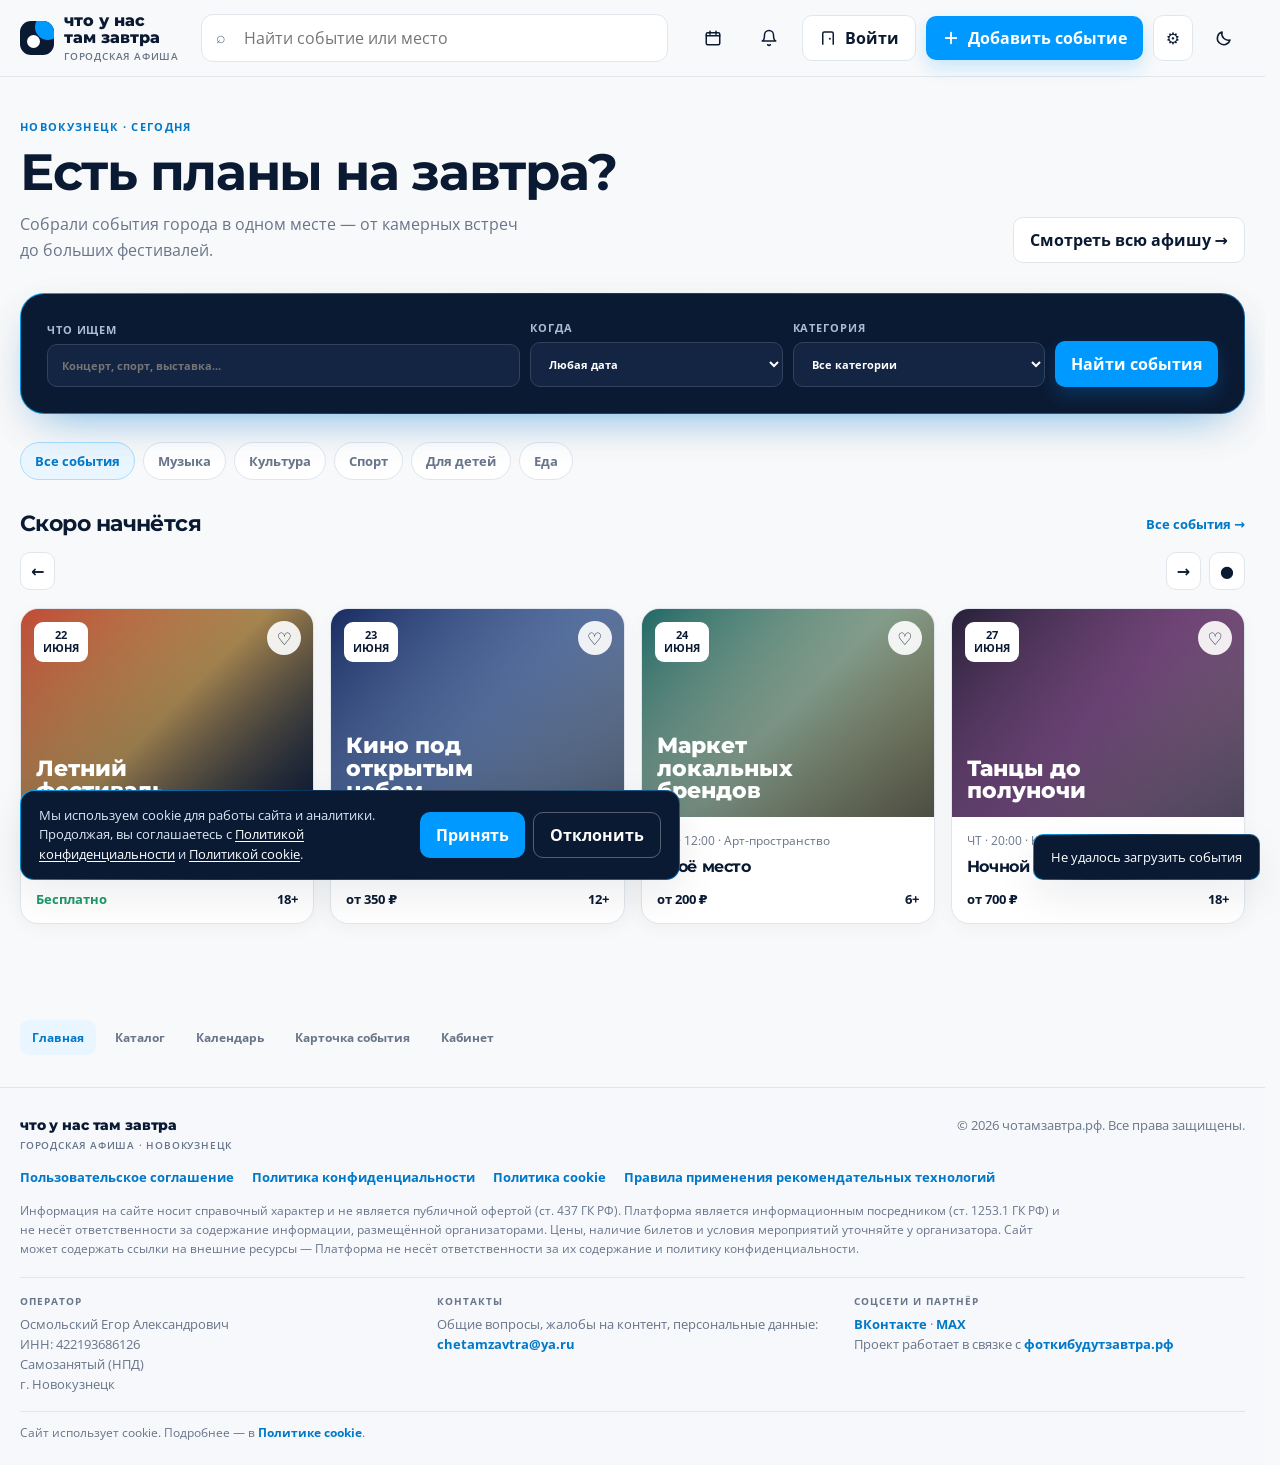
==== commit 71d66815: "feat(fonts): локальные Montserrat и Open Sans вместо Google Fonts - docs/fonts/*.woff2 — по подмноже" ====
--- a/docs/index.html
+++ b/docs/index.html
@@ -21,9 +21,8 @@
   <link rel="icon" href="/brand/brand-mark.svg" type="image/svg+xml">
   <link rel="icon" href="/brand/brand-mark-192.png" sizes="192x192" type="image/png">
   <link rel="apple-touch-icon" href="/brand/brand-mark-192.png">
-  <link rel="preconnect" href="https://fonts.googleapis.com">
-  <link rel="preconnect" href="https://fonts.gstatic.com" crossorigin>
-  <link href="https://fonts.googleapis.com/css2?family=Montserrat:wght@600;700;800&family=Open+Sans:wght@400;500;600;700&display=swap" rel="stylesheet">
+  <!-- Шрифты локальные (docs/fonts/), без внешних запросов: сменить — в docs/fonts/fonts.css -->
+  <link rel="stylesheet" href="fonts/fonts.css">
   <style>
     /* Палитра собрана в токены: светлая тема — значения по умолчанию,
        тёмная — переопределение ниже (html[data-theme="dark"]).
@@ -128,10 +127,10 @@
        висеть на экране входа. Одно правило вместо display:none в каждом классе. */
     [hidden] { display: none !important; }
     html { scrollbar-gutter: stable; }
-    body { margin: 0; background: var(--bg); color: var(--ink); font-family: 'Open Sans', sans-serif; }
+    body { margin: 0; background: var(--bg); color: var(--ink); font-family: var(--font-body); }
     button, input, select, textarea { font: inherit; }
     button { cursor: pointer; }
-    h1, h2, h3, h4 { font-family: 'Montserrat', sans-serif; margin: 0; letter-spacing: -.025em; }
+    h1, h2, h3, h4 { font-family: var(--font-heading); margin: 0; letter-spacing: -.025em; }
     .shell { width: min(1240px, calc(100% - 40px)); margin: 0 auto; }
     .topbar { border-bottom: 1px solid var(--line); background: var(--topbar-bg); position: sticky; top: 0; z-index: 5; backdrop-filter: blur(14px); }
     .topbar-inner { display: flex; align-items: center; gap: 22px; min-height: 76px; }
@@ -140,8 +139,8 @@
     .brand-mark:before, .brand-mark:after { content: ''; position: absolute; border-radius: 50%; background: var(--accent); }
     .brand-mark:before { width: 26px; height: 26px; right: -7px; top: -7px; }
     .brand-mark:after { width: 13px; height: 13px; left: 7px; bottom: 7px; background: #fff; }
-    .brand span { font-family: Montserrat; font-weight: 800; font-size: 16px; line-height: 1.02; white-space: nowrap; }
-    .brand small { display: block; color: var(--muted); font: 600 10px 'Open Sans'; letter-spacing: .08em; text-transform: uppercase; margin-top: 3px; }
+    .brand span { font-family: var(--font-heading); font-weight: 800; font-size: 16px; line-height: 1.02; white-space: nowrap; }
+    .brand small { display: block; color: var(--muted); font: 600 10px var(--font-body); letter-spacing: .08em; text-transform: uppercase; margin-top: 3px; }
     .top-search { flex: 1 1 240px; min-width: 168px; position: relative; }
     .top-search input { width: 100%; min-width: 0; border: 1px solid var(--line); background: var(--surface); border-radius: 12px; padding: 12px 16px 12px 42px; outline: none; color: var(--ink); text-overflow: ellipsis; }
     .top-search input:focus { border-color: var(--accent); box-shadow: 0 0 0 3px rgba(0,153,255,.13); }
@@ -228,7 +227,7 @@
     .poster-2 { background: linear-gradient(135deg, #192c63, #7f9ed8 52%, #dfedf9); }
     .poster-3 { background: linear-gradient(135deg, #226c69, #c1e0b8 50%, #f3d26a); }
     .poster-4 { background: linear-gradient(135deg, #262038, #a35b99 50%, #f1b3bd); }
-    .poster-title { position: relative; z-index: 1; font: 800 22px/1.02 Montserrat; max-width: 190px; }
+    .poster-title { position: relative; z-index: 1; font: 800 22px/1.02 var(--font-heading); max-width: 190px; }
     .date-pill { position: absolute; z-index: 2; top: 13px; left: 13px; background: var(--pill-bg); color: var(--pill-ink); border-radius: 9px; padding: 7px 9px; font-size: 11px; font-weight: 800; text-align: center; line-height: 1.15; }
     .heart { position: absolute; z-index: 2; top: 12px; right: 12px; border: 0; background: rgba(255,255,255,.9); color: var(--pill-ink); width: 34px; height: 34px; border-radius: 50%; font-size: 17px; }
     .heart.fav { background: var(--fav); color: #fff; }
@@ -248,14 +247,36 @@
     .calendar-strip .panel { height: 360px; } /* фиксированная высота панели календаря */
     .panel h3 { font-size: 18px; margin-bottom: 15px; }
     .month { display: flex; justify-content: space-between; align-items: center; margin-bottom: 8px; flex-shrink: 0; }
-    .month strong { font: 700 17px Montserrat; }
+    .month strong { font: 700 17px var(--font-heading); }
+    /* Переключатель месяца: подпись и стрелка разными узлами, чтобы на телефоне
+       спрятать слово и оставить только стрелку (см. @media 640px). */
+    .month .month-nav { display: inline-flex; align-items: center; justify-content: center; gap: 6px; }
+    .month .month-short { display: none; }
     /* Homepage calendar strip: fixed calendar grid, day-events panel doesn't affect layout */
     .calendar-layout { display: grid; grid-template-columns: 320px 1fr; gap: 24px; flex: 1; min-height: 0; }
-    .calendar-grid { display: grid; grid-template-columns: repeat(7, 1fr); grid-auto-rows: 1fr; gap: 3px; text-align: center; font-size: 11px; height: 100%; }
-    .calendar-grid span { padding: 5px 2px; border-radius: 6px; color: var(--muted); }
-    .calendar-grid .weekday { font-weight: 800; color: var(--ink); font-size: 9px; text-transform: uppercase; padding: 4px 2px; }
-    .calendar-grid .has-event { background: var(--soft-blue); color: var(--accent-dark); font-weight: 800; }
-    .calendar-grid .today { background: var(--accent); color: #fff; font-weight: 800; }
+    /* Календарь месяца: компактная сетка фиксированного шага. В ячейке только
+       число и точки-маркеры событий — подпись «2 события» ломала высоту строк и
+       растягивала день на две строки. Шаг задан aspect-ratio, поэтому высота
+       месяца не зависит от количества событий в нём. */
+    .calendar-screen { display: grid; grid-template-columns: 340px 1fr; gap: 24px; align-items: start; }
+    /* В узкой колонке подписи «Предыдущий/Следующий» не влезают — остаются
+       стрелки, как в мобильной версии, а месяц не переносится на две строки. */
+    .calendar-screen .month { margin-bottom: 10px; gap: 8px; }
+    .calendar-screen .month-nav-word { display: none; }
+    .calendar-screen .month h2 { font-size: 17px; white-space: nowrap; margin: 0; }
+    .calendar-screen .day-events-panel { margin: 0; }
+    .day-events-hint { color: var(--muted); }
+    .day-events-hint h3 { margin-bottom: 6px; }
+    .day-events-hint p { margin: 0; font-size: 13px; line-height: 1.5; }
+    .calendar-grid { display: grid; grid-template-columns: repeat(7, 1fr); gap: 4px; text-align: center; font: 700 13px/1 var(--font-heading); }
+    .calendar-grid span { display: flex; flex-direction: column; align-items: center; justify-content: center; gap: 3px; aspect-ratio: 1 / 1; padding: 0; border-radius: 8px; color: var(--muted); }
+    .calendar-grid span[data-date] { cursor: pointer; }
+    .calendar-grid .weekday { aspect-ratio: auto; padding: 0 0 4px; font-size: 9px; font-weight: 800; text-transform: uppercase; color: var(--ink); }
+    .calendar-grid .has-event { background: var(--soft-blue); color: var(--accent-dark); }
+    .calendar-grid .today { background: var(--accent); color: #fff; }
+    .calendar-grid .selected { box-shadow: 0 0 0 2px var(--accent-dark) inset; }
+    .calendar-grid .dots { display: flex; flex-direction: row; gap: 3px; height: 5px; }
+    .calendar-grid .dots i { display: block; width: 5px; height: 5px; border-radius: 50%; background: currentColor; }
     .calendar-grid .empty { visibility: hidden; }
     .mini-list { display: grid; gap: 12px; }
     .mini-item { display: flex; gap: 12px; align-items: start; padding-bottom: 12px; border-bottom: 1px solid var(--line); }
@@ -264,21 +285,21 @@
     .ribbon-wrap .date-ribbon { flex: 1; min-width: 0; }
     .date-ribbon { display: flex; align-items: stretch; gap: 5px; overflow-x: auto; padding: 2px 2px 8px; scrollbar-width: none; scroll-behavior: smooth; }
     .date-ribbon::-webkit-scrollbar { display: none; }
-    .date-chip { min-width: 54px; flex: 0 0 auto; padding: 8px 4px 20px; border-radius: 10px; border: 1px solid var(--line); background: var(--surface); text-align: center; cursor: pointer; font: 800 16px/1 Montserrat; color: var(--ink); transition: border-color .15s, background .15s; position: relative; }
+    .date-chip { min-width: 54px; flex: 0 0 auto; padding: 8px 4px 20px; border-radius: 10px; border: 1px solid var(--line); background: var(--surface); text-align: center; cursor: pointer; font: 800 16px/1 var(--font-heading); color: var(--ink); transition: border-color .15s, background .15s; position: relative; }
     .date-chip small { display: block; margin-top: 4px; font-size: 9px; font-weight: 800; text-transform: uppercase; color: var(--muted); letter-spacing: .04em; }
     .date-chip:hover { border-color: var(--accent); background: var(--soft-blue); }
     .date-chip.today { background: var(--accent); border-color: var(--accent); color: #fff; }
     .date-chip.today small { color: rgba(255,255,255,.85); }
     .date-chip.selected { box-shadow: 0 0 0 2px var(--accent-dark) inset; border-color: var(--accent-dark); }
     .date-chip.in-range:not(.selected) { background: var(--surface-2); border-color: var(--line); }
-    .date-chip .cnt { position: absolute; bottom: 4px; left: 50%; transform: translateX(-50%); font: 800 10px Montserrat; font-style: normal; color: var(--accent-dark); line-height: 1; }
+    .date-chip .cnt { position: absolute; bottom: 4px; left: 50%; transform: translateX(-50%); font: 800 10px var(--font-heading); font-style: normal; color: var(--accent-dark); line-height: 1; }
     .date-chip.today .cnt { color: #fff; }
-    .ribbon-month { flex: 0 0 auto; display: flex; align-items: center; font: 800 11px Montserrat; text-transform: uppercase; color: var(--muted); letter-spacing: .06em; padding: 0 6px; }
-
-    .mini-date { min-width: 44px; color: var(--accent-dark); font: 800 12px Montserrat; }
+    .ribbon-month { flex: 0 0 auto; display: flex; align-items: center; font: 800 11px var(--font-heading); text-transform: uppercase; color: var(--muted); letter-spacing: .06em; padding: 0 6px; }
+
+    .mini-date { min-width: 44px; color: var(--accent-dark); font: 800 12px var(--font-heading); }
     .day-group-title { margin: 16px 0 10px; font-size: 13px; color: var(--muted); text-transform: uppercase; letter-spacing: .05em; }
     .panel h3 + .mini-list, .panel h4.day-group-title + .mini-list { margin-top: 0; }
-    .mini-item strong { display: block; font: 700 14px Montserrat; margin-bottom: 4px; }
+    .mini-item strong { display: block; font: 700 14px var(--font-heading); margin-bottom: 4px; }
     .mini-item span { color: var(--muted); font-size: 12px; }
     /* Панель событий дня/периода. Отступы — не «на глаз»: сверху нужно больше
        ленточного ритма (.ribbon-wrap отдаёт 18px), иначе карточка дня читается
@@ -288,7 +309,7 @@
     .day-events-panel.is-open { display: flex; }
     .detail-layout { display: grid; grid-template-columns: minmax(0, 1.25fr) minmax(300px, .75fr); gap: 28px; }
     .detail-poster { height: 450px; border-radius: 24px; background: linear-gradient(135deg, #cb4d38, #f4bb5c 46%, #0b1a33); position: relative; overflow: hidden; display: flex; align-items: end; padding: 32px; color: #fff; }
-    .detail-poster:after { content: attr(data-title); position: relative; z-index: 1; font: 800 clamp(34px, 6vw, 76px)/.9 Montserrat; max-width: 600px; }
+    .detail-poster:after { content: attr(data-title); position: relative; z-index: 1; font: 800 clamp(34px, 6vw, 76px)/.9 var(--font-heading); max-width: 600px; }
     .detail-info { padding-top: 12px; }
     .detail-info h1 { font-size: clamp(30px, 4vw, 48px); line-height: 1.03; margin-bottom: 18px; }
     .info-row { display: flex; gap: 12px; padding: 14px 0; border-bottom: 1px solid var(--line); }
@@ -316,7 +337,7 @@
     .queue { display: grid; gap: 8px; }
     .queue-item { border: 1px solid var(--line); background: var(--surface); border-radius: 12px; padding: 13px; text-align: left; }
     .queue-item.active { border-color: var(--accent); box-shadow: 0 0 0 3px rgba(0,153,255,.11); }
-    .queue-item strong { display: block; font: 700 13px Montserrat; margin-bottom: 5px; }
+    .queue-item strong { display: block; font: 700 13px var(--font-heading); margin-bottom: 5px; }
     .queue-item span { color: var(--muted); font-size: 12px; }
     .status { display: inline-flex; border-radius: 99px; padding: 5px 8px; font-size: 10px; font-weight: 800; text-transform: uppercase; letter-spacing: .05em; }
     .status.pending { color: var(--amber); background: var(--warn-bg); }
@@ -341,14 +362,14 @@
     .site-footer { margin-top: 32px; border-top: 1px solid var(--line); background: var(--surface-soft); }
     .footer-inner { padding: 28px 0 22px; font-size: 12.5px; color: var(--muted); line-height: 1.6; }
     .footer-top { display: flex; align-items: baseline; justify-content: space-between; gap: 10px 18px; flex-wrap: wrap; }
-    .footer-brand { font: 800 14px Montserrat; color: var(--ink); letter-spacing: -.01em; }
-    .footer-brand small { display: block; margin-top: 4px; font: 600 10px 'Open Sans'; letter-spacing: .08em; text-transform: uppercase; color: var(--muted); }
+    .footer-brand { font: 800 14px var(--font-heading); color: var(--ink); letter-spacing: -.01em; }
+    .footer-brand small { display: block; margin-top: 4px; font: 600 10px var(--font-body); letter-spacing: .08em; text-transform: uppercase; color: var(--muted); }
     .footer-links { display: flex; flex-wrap: wrap; gap: 6px 18px; margin: 16px 0 0; padding: 0; list-style: none; }
     .footer-links a, .footer-cols a, .footer-cookie a { color: var(--accent-dark); font-weight: 700; text-decoration: none; }
     .footer-links a:hover, .footer-cols a:hover, .footer-cookie a:hover { text-decoration: underline; }
     .footer-notes { margin: 14px 0 0; max-width: 1040px; font-size: 11.5px; line-height: 1.65; }
     .footer-cols { display: grid; grid-template-columns: repeat(auto-fit, minmax(210px, 1fr)); gap: 18px 26px; margin-top: 18px; padding-top: 16px; border-top: 1px solid var(--line); }
-    .footer-cols h4 { margin: 0 0 7px; font: 800 10px 'Open Sans'; letter-spacing: .1em; text-transform: uppercase; color: var(--muted); }
+    .footer-cols h4 { margin: 0 0 7px; font: 800 10px var(--font-body); letter-spacing: .1em; text-transform: uppercase; color: var(--muted); }
     .footer-cols p { margin: 0; }
     .footer-cookie { margin: 16px 0 0; padding-top: 12px; border-top: 1px solid var(--line); font-size: 11.5px; }
     .cookie-banner { position: fixed; z-index: 18; left: 20px; right: 20px; bottom: 20px; max-width: 660px; display: flex; align-items: center; gap: 16px; padding: 15px 18px; border-radius: 14px; border: 1px solid transparent; background-color: var(--deep); background-image: linear-gradient(var(--deep), var(--deep)), var(--hero-ring); background-origin: padding-box, border-box; background-clip: padding-box, border-box; box-shadow: var(--shadow); color: var(--on-deep); }
@@ -405,7 +426,7 @@
     .oauth-btn:hover { border-color: var(--accent); color: var(--accent-dark); }
     .oauth-btn:focus-visible { outline: 2px solid var(--accent); outline-offset: 2px; }
     /* Метка провайдера — фирменный цвет сервиса, он не зависит от темы. */
-    .oauth-mark { display: inline-flex; align-items: center; justify-content: center; flex: 0 0 auto; width: 24px; height: 24px; border-radius: 7px; background: #fc3f1d; color: #fff; font: 800 15px/1 Montserrat, sans-serif; }
+    .oauth-mark { display: inline-flex; align-items: center; justify-content: center; flex: 0 0 auto; width: 24px; height: 24px; border-radius: 7px; background: #fc3f1d; color: #fff; font: 800 15px/1 var(--font-heading), sans-serif; }
     /* Разделитель «или»: главный путь — кнопка провайдера, но почта с паролем
        остаются равноправным вариантом, а не спрятанной ссылкой. */
     .oauth-sep { display: flex; align-items: center; gap: 12px; margin: 20px 0; color: var(--muted); font-size: 12px; }
@@ -524,7 +545,7 @@
       .hero-search { grid-template-columns: 1fr 1fr; }
       .hero-search label:first-child { grid-column: 1/-1; }
       .events-grid { grid-template-columns: repeat(2, 1fr); }
-      .calendar-strip, .detail-layout, .form-layout { grid-template-columns: 1fr; }
+      .calendar-strip, .calendar-screen, .detail-layout, .form-layout { grid-template-columns: 1fr; }
       .moderation-layout { grid-template-columns: 1fr; }
     }
     @media (max-width: 640px) {
@@ -542,6 +563,16 @@
       .cabinet-actions .ghost-btn { flex: 0 0 auto; width: 44px; min-height: 44px; padding: 0; }
       .mail-banner { align-items: stretch; }
       .mail-banner .ghost-btn { width: 100%; }
+      /* Календарь: «← Предыдущий» + «Сентябрь 2026» + «Следующий →» в строку
+         влезают только с ~600px, поэтому уже с 640px остаются стрелки и
+         сокращённый месяц («сен.»); год renderCalendarGrid() дописывает лишь
+         когда он не текущий. Порог 640 (а не 560) — запас 40px на длинные
+         названия месяцев. */
+      .month .month-nav { min-width: 44px; min-height: 40px; padding: 0 12px; }
+      .month .month-nav-word { display: none; }
+      .month .month-full { display: none; }
+      .month .month-short { display: inline; }
+      .month #calendar-month { font-size: 16px; white-space: nowrap; }
     }
     @media (max-width: 560px) {
       .shell { width: min(100% - 24px, 1240px); }
@@ -653,22 +684,20 @@
       </div>
     </div><div class="section-head"><h2>48 событий</h2></div><div class="events-grid"></div></div></section>
 
-    <section id="calendar" class="screen"><div class="shell"><div class="intro"><div><div class="eyebrow">Календарь</div><h1>Все планы на месяц</h1><p>Выберите дату, чтобы увидеть события этого дня.</p></div><div class="chips"><button class="chip active">Все</button><button class="chip">Музыка</button><button class="chip">Культура</button></div></div><div class="panel"><div class="month"><button class="ghost-btn" id="prev-month" style="padding:7px 10px">← Предыдущий</button><h2 id="calendar-month">Август 2026</h2><button class="ghost-btn" id="next-month" style="padding:7px 10px">Следующий →</button></div><div class="calendar-grid" id="calendar-grid" style="font-size:14px;gap:8px"></div><div id="calendar-day-events" class="panel day-events-panel"></div></div></div></section>
+    <section id="calendar" class="screen"><div class="shell"><div class="intro"><div><div class="eyebrow">Календарь</div><h1>Все планы на месяц</h1><p>Выберите дату, чтобы увидеть события этого дня.</p></div><div class="chips"><button class="chip active">Все</button><button class="chip">Музыка</button><button class="chip">Культура</button></div></div><div class="calendar-screen"><div class="panel"><div class="month"><button class="ghost-btn month-nav" id="prev-month" style="padding:7px 10px" aria-label="Предыдущий месяц"><span class="month-nav-arrow" aria-hidden="true">←</span><span class="month-nav-word">Предыдущий</span></button><h2 id="calendar-month"><span class="month-full">Август 2026</span><span class="month-short">авг.</span></h2><button class="ghost-btn month-nav" id="next-month" style="padding:7px 10px" aria-label="Следующий месяц"><span class="month-nav-word">Следующий</span><span class="month-nav-arrow" aria-hidden="true">→</span></button></div><div class="calendar-grid" id="calendar-grid"></div></div><div class="calendar-side"><div class="panel day-events-hint" id="calendar-day-hint"><h3>Выберите дату</h3><p>Нажмите на день в календаре — покажем события этого дня.</p></div><div id="calendar-day-events" class="panel day-events-panel"></div></div></div></div></section>
 
     <section id="detail" class="screen"><div class="shell"><button class="ghost-btn" onclick="showScreen('home')">← Назад к афише</button><div class="detail-layout" style="margin-top:24px"><div><div class="detail-poster"></div><div class="section-head"><h2>О событии</h2><button class="ghost-btn" onclick="toast('Ссылка скопирована')">Поделиться</button></div><p class="description">Большой летний фестиваль музыки, локальных проектов и городских историй. В программе — сцена под открытым небом, маркеты, зона отдыха и встречи с авторами.</p></div><div class="detail-info"><div class="eyebrow" id="detail-category">Музыка · Бесплатно</div><h1 id="detail-title">Город звучит</h1><div class="info-row"><b>Когда</b><span id="detail-date">22 июня, суббота<br>18:00 — 23:00</span></div><div class="info-row"><b>Где</b><span id="detail-venue">Парк Гагарина<br>Новокузнецк</span></div><div class="info-row"><b>Возраст</b><span id="detail-age">18+</span></div><div class="info-row"><b>Организатор</b><span id="detail-organizer">Команда «Город звучит»</span></div><button class="primary-btn" id="detail-fav-btn" style="width:100%;margin-top:24px" onclick="toggleDetailFavorite()">♡ Добавить в избранное</button><button class="ghost-btn" style="width:100%;margin-top:10px" onclick="openAuthChoice('Чтобы пожаловаться на событие, войдите в аккаунт — жалобу рассматривает администратор.')">Пожаловаться</button></div></div></div></section>
 
     <section id="form" class="screen"><div class="shell"><div class="intro"><div><div class="eyebrow">Кабинет организатора</div><h1 id="form-title">Добавить событие</h1><p id="form-sub">После отправки событие попадёт на проверку модератору.</p></div></div><div class="form-layout"><div class="form-card"><h2>Основная информация</h2><div class="form-grid"><div class="field full"><label>Название события *</label><input id="f-title" placeholder="Например, «Город звучит»"></div><div class="field"><label>Категория *</label><select id="f-category"></select></div><div class="field"><label>Стоимость *</label><input id="f-price" placeholder="Бесплатно или от 350 ₽"></div><div class="field"><label>Дата *</label><input id="f-date" type="date"></div><div class="field"><label>Время начала *</label><input id="f-time" type="time"></div><div class="field full"><label>Место *</label><input id="f-venue" placeholder="Парк Гагарина"></div></div><div class="field full captcha-slot" id="event-captcha-field" data-captcha="event-captcha" hidden><label>Проверка</label><div id="event-captcha"></div></div><div class="form-actions"><button class="ghost-btn" onclick="cancelEventForm()">Отмена</button><button class="primary-btn" onclick="submitEventFromForm()" id="f-submit">Отправить на проверку</button></div></div><aside class="side-note"><h3>Что будет дальше</h3><p>Модератор проверит информацию и опубликует событие. Обычно это занимает до одного рабочего дня.</p><div class="checklist"><div class="check"><i>✓</i><span>Событие попадёт на модерацию</span></div><div class="check"><i>✓</i><span>После одобрения появится в каталоге</span></div><div class="check"><i>✓</i><span>Вы сможете редактировать и снимать событие</span></div><div class="check"><i>✓</i><span>Не более 20 предстоящих событий у организатора</span></div></div></aside></div></div></section>
 
-    <section id="moderation" class="screen"><div class="shell"><div class="intro"><div><div class="eyebrow">Админ-панель</div><h1>Модерация</h1><p>Проверяйте новые события и управляйте опубликованными.</p></div><span class="status pending" id="mod-counter">0 на проверке</span></div><div class="moderation-layout"><div><div class="chips" style="margin-bottom:12px" id="mod-tabs"><button class="chip active" data-mod-status="pending_moderation">На проверке</button><button class="chip" data-mod-status="published">Опубликованные</button><button class="chip" data-mod-status="rejected">Отклонённые</button></div><div class="queue" id="mod-queue-list"></div></div><div class="moderation-main" id="mod-detail"></div></div></div></section>
-
-    <section id="organizer" class="screen"><div class="shell"><div class="intro"><div><div class="eyebrow">Стать организатором</div><h1>Разместить афишу</h1><p id="organizer-sub">Заполните данные — заявку проверит администратор, обычно до двух рабочих дней. Ответ придёт на почту.</p></div></div><div class="auth-layout"><div class="auth-card"><div class="auth-error" id="organizer-error"></div><form id="organizer-form" onsubmit="submitOrganizerApplication(event)"><div class="field"><label>ФИО полностью *</label><input id="og-fullname" placeholder="Иванов Иван Иванович" autocomplete="name" required></div><div class="field"><label>Телефон *</label><input id="og-phone" type="tel" placeholder="+7 900 000-00-00" autocomplete="tel" required></div><div class="field"><label>Город *</label><input id="og-city" placeholder="Новокузнецк" required></div><div class="field"><label>Организация / ИП</label><input id="og-org" placeholder="Если есть"></div><div class="field"><label>ИНН</label><input id="og-inn" placeholder="Если есть" inputmode="numeric"></div><div class="field"><label>Личная соцсеть (VK/MAX)</label><input id="og-social" placeholder="https://vk.com/…"></div><div class="field"><label>Соцсеть организации</label><input id="og-social-org" placeholder="https://vk.com/…"></div><button class="primary-btn" type="submit">Отправить заявку</button></form><button class="ghost-btn" style="width:100%;margin-top:10px" onclick="showScreen('auth')">Вернуться в кабинет</button></div></div></div></section>
-
-    <section id="admin" class="screen"><div class="shell"><div class="intro"><div><div class="eyebrow">Админ-панель</div><h1>Пользователи и роли</h1><p>Назначайте роли: visitor, organizer, moderator, admin.</p></div></div><div class="section-head"><h2>Организаторы → На верификации</h2><span class="status pending" id="org-apps-counter">0 на проверке</span></div>
-      <div class="my-events-list" id="admin-org-apps" style="margin-bottom:26px"><div class="my-events-empty">Загружаем заявки…</div></div>
-      <div class="section-head"><h2>Пользователи и роли</h2></div>
+    <section id="moderation" class="screen"><div class="shell"><div class="intro"><div><div class="eyebrow">Команда</div><h1>Модерация</h1><p>Проверяйте новые события, заявки организаторов и управляйте опубликованными.</p></div><span class="status pending" id="mod-counter">0 на проверке</span></div><div class="moderation-layout"><div><div class="chips" style="margin-bottom:12px" id="mod-tabs"><button class="chip active" data-mod-status="pending_moderation">На проверке</button><button class="chip" data-mod-status="published">Опубликованные</button><button class="chip" data-mod-status="rejected">Отклонённые</button></div><div class="queue" id="mod-queue-list"></div></div><div class="moderation-main" id="mod-detail"></div></div><div class="section-head" style="margin-top:26px"><h2>Заявки организаторов</h2><span class="status pending" id="org-apps-counter">0 на проверке</span></div><div class="my-events-list" id="org-apps-list"><div class="my-events-empty">Загружаем заявки…</div></div><div class="section-head" style="margin-top:26px"><h2>История действий</h2><span class="status" id="mod-log-counter">—</span></div><div class="my-events-list" id="mod-log-list"><div class="my-events-empty">Загружаем журнал…</div></div></div></section>
+
+    <section id="organizer" class="screen"><div class="shell"><div class="intro"><div><div class="eyebrow">Стать организатором</div><h1>Разместить афишу</h1><p id="organizer-sub">Заполните данные — заявку проверит модератор, обычно до двух рабочих дней. Ответ придёт на почту.</p></div></div><div class="auth-layout"><div class="auth-card"><div class="auth-error" id="organizer-error"></div><form id="organizer-form" onsubmit="submitOrganizerApplication(event)"><div class="field"><label>ФИО полностью *</label><input id="og-fullname" placeholder="Иванов Иван Иванович" autocomplete="name" required></div><div class="field"><label>Телефон *</label><input id="og-phone" type="tel" placeholder="+7 900 000-00-00" autocomplete="tel" required></div><div class="field"><label>Город *</label><input id="og-city" placeholder="Новокузнецк" required></div><div class="field"><label>Организация / ИП</label><input id="og-org" placeholder="Если есть"></div><div class="field"><label>ИНН</label><input id="og-inn" placeholder="Если есть" inputmode="numeric"></div><div class="field"><label>Личная соцсеть (VK/MAX)</label><input id="og-social" placeholder="https://vk.com/…"></div><div class="field"><label>Соцсеть организации</label><input id="og-social-org" placeholder="https://vk.com/…"></div><button class="primary-btn" type="submit">Отправить заявку</button></form><button class="ghost-btn" style="width:100%;margin-top:10px" onclick="showScreen('auth')">Вернуться в кабинет</button></div></div></div></section>
+
+    <section id="admin" class="screen"><div class="shell"><div class="intro"><div><div class="eyebrow">Админ-панель</div><h1>Пользователи и роли</h1><p>Назначайте роли: visitor, organizer, moderator, admin.</p></div></div><div class="section-head"><h2>Пользователи и роли</h2></div>
       <div class="panel" id="admin-users-list" style="padding:0"></div></div></section>
 
-    <section id="auth" class="screen"><div class="shell"><div class="intro" id="auth-intro"><div><div class="eyebrow" id="auth-intro-eyebrow">Вход в кабинет</div><h1>Личный кабинет</h1><p id="auth-intro-sub">Войдите, чтобы добавлять события и управлять ими. Новые пользователи могут зарегистрироваться.</p></div></div><div class="auth-layout" id="auth-layout"><div class="auth-card" id="auth-card"><div class="oauth-block" id="oauth-block" hidden><div id="oauth-buttons"></div><div class="oauth-sep"><span>или почта и пароль</span></div></div><div class="auth-tabs"><button class="auth-tab active" id="auth-tab-login">Вход</button><button class="auth-tab" id="auth-tab-register">Регистрация</button></div><div class="auth-error" id="auth-error"></div><h2 id="auth-title">Вход</h2><p class="auth-sub" id="auth-sub">Введите логин или почту и пароль.</p><form id="auth-form" onsubmit="handleAuthSubmit(event)"><div class="field" id="auth-kind-field" hidden><label>Кто вы?</label><div class="auth-kind" id="auth-kind"><button type="button" class="auth-kind-btn active" data-kind="visitor">Я посетитель</button><button type="button" class="auth-kind-btn" data-kind="organizer">Я организатор</button></div></div><div class="field" id="auth-login-field" hidden><label>Логин *</label><input id="auth-login" placeholder="Минимум 3 символа" autocomplete="username" minlength="3" maxlength="64"></div><div class="field"><label id="auth-email-label">Логин или email</label><input id="auth-email" type="text" placeholder="Логин или почта" autocomplete="username" required></div><div class="field"><label>Пароль</label><input id="auth-password" type="password" placeholder="Минимум 8 символов" autocomplete="current-password" required></div><div class="field" id="auth-birth-field" hidden><label>Дата рождения</label><input id="auth-birth" type="date" max="2012-12-31"></div><div id="auth-org-fields" hidden><div class="field"><label>ФИО полностью *</label><input id="auth-fullname" placeholder="Иванов Иван Иванович" autocomplete="name"></div><div class="field"><label>Телефон *</label><input id="auth-phone" type="tel" placeholder="+7 900 000-00-00" autocomplete="tel"></div><div class="field"><label>Город *</label><input id="auth-city" placeholder="Новокузнецк"></div><div class="field"><label>Организация / ИП</label><input id="auth-org" placeholder="Если есть"></div><div class="field"><label>ИНН</label><input id="auth-inn" placeholder="Если есть" inputmode="numeric"></div><div class="field"><label>Личная соцсеть (VK/MAX)</label><input id="auth-social" placeholder="https://vk.com/…"></div><div class="field"><label>Соцсеть организации</label><input id="auth-social-org" placeholder="https://vk.com/…"></div></div><div class="auth-consents" id="auth-consents" hidden><label class="auth-check"><input type="checkbox" id="auth-terms"> <span>Я принимаю условия <a data-doc="terms" href="/terms" target="_blank" rel="noopener">Пользовательского соглашения</a></span></label><label class="auth-check"><input type="checkbox" id="auth-pdn"> <span>Я даю согласие на <a data-doc="privacy" href="/privacy" target="_blank" rel="noopener">обработку персональных данных</a></span></label><label class="auth-check" id="auth-responsibility-field" hidden><input type="checkbox" id="auth-responsibility"> <span>Я несу ответственность за размещаемый контент. Соглашение прочитал.</span></label></div><div class="auth-forgot" id="auth-forgot"><button type="button" class="link-btn" onclick="openPasswordReset()">Не помню пароль</button></div><div class="field captcha-slot" id="auth-captcha-field" data-captcha="auth-captcha" hidden><label>Проверка</label><div id="auth-captcha"></div></div><button class="primary-btn" type="submit" id="auth-submit">Войти</button></form><div style="margin-top:18px;font-size:12px;color:var(--muted);line-height:1.5" id="auth-hint">Посетителю достаточно логина и почты. Размещать афиши можно после заявки на организатора — её проверяет администратор, поэтому вход один для всех: роль определяется по аккаунту.</div></div><div class="auth-card" id="mail-check-card" hidden><h2 id="mail-check-title">Проверьте почту</h2><p class="auth-sub" id="mail-check-sub"></p><div class="mail-check-addr" id="mail-check-addr"></div><div class="mail-check-wait" id="mail-check-wait" hidden>Ждём подтверждения — страница откроет кабинет сама.</div><div class="auth-error" id="mail-check-error"></div><button class="primary-btn" id="mail-check-resend" onclick="resendFromCheck()">Отправить письмо ещё раз</button><button class="ghost-btn" id="mail-check-retry" onclick="retryFromCheck()" hidden>Запросить новое письмо</button><button class="ghost-btn" onclick="closeMailCheck()">Вернуться ко входу</button></div><div class="auth-card" id="reset-card" hidden><h2>Сброс пароля</h2><p class="auth-sub">Укажите адрес, на который зарегистрирован аккаунт: пришлём ссылку для нового пароля.</p><form id="reset-form" onsubmit="submitPasswordResetRequest(event)"><div class="field"><label>Email</label><input id="reset-email" type="email" placeholder="you@example.com" autocomplete="email" required></div><div class="auth-error" id="reset-error"></div><button class="primary-btn" type="submit" id="reset-submit">Отправить ссылку</button></form><button class="ghost-btn" onclick="closePasswordReset()">Вернуться ко входу</button></div><div class="auth-card" id="newpass-card" hidden><h2>Новый пароль</h2><p class="auth-sub">Придумайте пароль не короче 8 символов. Все другие сессии аккаунта будут завершены.</p><form id="newpass-form" onsubmit="submitNewPassword(event)"><div class="field"><label>Новый пароль</label><input id="newpass-value" type="password" placeholder="Минимум 8 символов" autocomplete="new-password" minlength="8" required></div><div class="field"><label>Повторите пароль</label><input id="newpass-repeat" type="password" autocomplete="new-password" minlength="8" required></div><div class="auth-error" id="newpass-error"></div><button class="primary-btn" type="submit">Сохранить пароль</button></form></div></div><div id="cabinet" style="display:none"><div class="cabinet-head"><div><h2 id="cabinet-title">Мои события</h2><p id="cabinet-sub"></p></div><div class="cabinet-actions"><button class="primary-btn" onclick="handleAddEventClick()" title="Добавить событие" aria-label="Добавить событие"><svg class="ico" viewBox="0 0 24 24" aria-hidden="true"><path d="M12 5v14M5 12h14" fill="none" stroke="currentColor" stroke-width="2.2" stroke-linecap="round"/></svg><span class="btn-label">Добавить событие</span></button><button class="ghost-btn" onclick="handleLogout()" title="Выйти" aria-label="Выйти"><svg class="ico" viewBox="0 0 24 24" aria-hidden="true"><path d="M15 4h3a2 2 0 0 1 2 2v12a2 2 0 0 1-2 2h-3" fill="none" stroke="currentColor" stroke-width="2" stroke-linejoin="round"/><path d="M10 7l-4 5 4 5M6 12h9" fill="none" stroke="currentColor" stroke-width="2" stroke-linecap="round" stroke-linejoin="round"/></svg><span class="btn-label">Выйти</span></button></div></div><div class="chips" id="cabinet-tabs" style="margin-bottom:14px"><button class="chip active" data-tab="my">Мои события</button><button class="chip" data-tab="fav">Избранное</button><button class="chip" data-tab="notif">Уведомления</button></div><div class="org-banner" id="org-banner" hidden>
+    <section id="auth" class="screen"><div class="shell"><div class="intro" id="auth-intro"><div><div class="eyebrow" id="auth-intro-eyebrow">Вход в кабинет</div><h1>Личный кабинет</h1><p id="auth-intro-sub">Войдите, чтобы добавлять события и управлять ими. Новые пользователи могут зарегистрироваться.</p></div></div><div class="auth-layout" id="auth-layout"><div class="auth-card" id="auth-card"><div class="oauth-block" id="oauth-block" hidden><div id="oauth-buttons"></div><div class="oauth-sep"><span>или почта и пароль</span></div></div><div class="auth-tabs"><button class="auth-tab active" id="auth-tab-login">Вход</button><button class="auth-tab" id="auth-tab-register">Регистрация</button></div><div class="auth-error" id="auth-error"></div><h2 id="auth-title">Вход</h2><p class="auth-sub" id="auth-sub">Введите логин или почту и пароль.</p><form id="auth-form" onsubmit="handleAuthSubmit(event)"><div class="field" id="auth-kind-field" hidden><label>Кто вы?</label><div class="auth-kind" id="auth-kind"><button type="button" class="auth-kind-btn active" data-kind="visitor">Я посетитель</button><button type="button" class="auth-kind-btn" data-kind="organizer">Я организатор</button></div></div><div class="field" id="auth-login-field" hidden><label>Логин *</label><input id="auth-login" placeholder="Минимум 3 символа" autocomplete="username" minlength="3" maxlength="64"></div><div class="field"><label id="auth-email-label">Логин или email</label><input id="auth-email" type="text" placeholder="Логин или почта" autocomplete="username" required></div><div class="field"><label>Пароль</label><input id="auth-password" type="password" placeholder="Минимум 8 символов" autocomplete="current-password" required></div><div class="field" id="auth-birth-field" hidden><label>Дата рождения</label><input id="auth-birth" type="date" max="2012-12-31"></div><div id="auth-org-fields" hidden><div class="field"><label>ФИО полностью *</label><input id="auth-fullname" placeholder="Иванов Иван Иванович" autocomplete="name"></div><div class="field"><label>Телефон *</label><input id="auth-phone" type="tel" placeholder="+7 900 000-00-00" autocomplete="tel"></div><div class="field"><label>Город *</label><input id="auth-city" placeholder="Новокузнецк"></div><div class="field"><label>Организация / ИП</label><input id="auth-org" placeholder="Если есть"></div><div class="field"><label>ИНН</label><input id="auth-inn" placeholder="Если есть" inputmode="numeric"></div><div class="field"><label>Личная соцсеть (VK/MAX)</label><input id="auth-social" placeholder="https://vk.com/…"></div><div class="field"><label>Соцсеть организации</label><input id="auth-social-org" placeholder="https://vk.com/…"></div></div><div class="auth-consents" id="auth-consents" hidden><label class="auth-check"><input type="checkbox" id="auth-terms"> <span>Я принимаю условия <a data-doc="terms" href="/terms" target="_blank" rel="noopener">Пользовательского соглашения</a></span></label><label class="auth-check"><input type="checkbox" id="auth-pdn"> <span>Я даю согласие на <a data-doc="privacy" href="/privacy" target="_blank" rel="noopener">обработку персональных данных</a></span></label><label class="auth-check" id="auth-responsibility-field" hidden><input type="checkbox" id="auth-responsibility"> <span>Я несу ответственность за размещаемый контент. Соглашение прочитал.</span></label></div><div class="auth-forgot" id="auth-forgot"><button type="button" class="link-btn" onclick="openPasswordReset()">Не помню пароль</button></div><div class="field captcha-slot" id="auth-captcha-field" data-captcha="auth-captcha" hidden><label>Проверка</label><div id="auth-captcha"></div></div><button class="primary-btn" type="submit" id="auth-submit">Войти</button></form><div style="margin-top:18px;font-size:12px;color:var(--muted);line-height:1.5" id="auth-hint">Посетителю достаточно логина и почты. Размещать афиши можно после заявки на организатора — её проверяет модератор, поэтому вход один для всех: роль определяется по аккаунту.</div></div><div class="auth-card" id="mail-check-card" hidden><h2 id="mail-check-title">Проверьте почту</h2><p class="auth-sub" id="mail-check-sub"></p><div class="mail-check-addr" id="mail-check-addr"></div><div class="mail-check-wait" id="mail-check-wait" hidden>Ждём подтверждения — страница откроет кабинет сама.</div><div class="auth-error" id="mail-check-error"></div><button class="primary-btn" id="mail-check-resend" onclick="resendFromCheck()">Отправить письмо ещё раз</button><button class="ghost-btn" id="mail-check-retry" onclick="retryFromCheck()" hidden>Запросить новое письмо</button><button class="ghost-btn" onclick="closeMailCheck()">Вернуться ко входу</button></div><div class="auth-card" id="reset-card" hidden><h2>Сброс пароля</h2><p class="auth-sub">Укажите адрес, на который зарегистрирован аккаунт: пришлём ссылку для нового пароля.</p><form id="reset-form" onsubmit="submitPasswordResetRequest(event)"><div class="field"><label>Email</label><input id="reset-email" type="email" placeholder="you@example.com" autocomplete="email" required></div><div class="auth-error" id="reset-error"></div><button class="primary-btn" type="submit" id="reset-submit">Отправить ссылку</button></form><button class="ghost-btn" onclick="closePasswordReset()">Вернуться ко входу</button></div><div class="auth-card" id="newpass-card" hidden><h2>Новый пароль</h2><p class="auth-sub">Придумайте пароль не короче 8 символов. Все другие сессии аккаунта будут завершены.</p><form id="newpass-form" onsubmit="submitNewPassword(event)"><div class="field"><label>Новый пароль</label><input id="newpass-value" type="password" placeholder="Минимум 8 символов" autocomplete="new-password" minlength="8" required></div><div class="field"><label>Повторите пароль</label><input id="newpass-repeat" type="password" autocomplete="new-password" minlength="8" required></div><div class="auth-error" id="newpass-error"></div><button class="primary-btn" type="submit">Сохранить пароль</button></form></div></div><div id="cabinet" style="display:none"><div class="cabinet-head"><div><h2 id="cabinet-title">Мои события</h2><p id="cabinet-sub"></p></div><div class="cabinet-actions"><button class="primary-btn" onclick="handleAddEventClick()" title="Добавить событие" aria-label="Добавить событие"><svg class="ico" viewBox="0 0 24 24" aria-hidden="true"><path d="M12 5v14M5 12h14" fill="none" stroke="currentColor" stroke-width="2.2" stroke-linecap="round"/></svg><span class="btn-label">Добавить событие</span></button><button class="ghost-btn" onclick="handleLogout()" title="Выйти" aria-label="Выйти"><svg class="ico" viewBox="0 0 24 24" aria-hidden="true"><path d="M15 4h3a2 2 0 0 1 2 2v12a2 2 0 0 1-2 2h-3" fill="none" stroke="currentColor" stroke-width="2" stroke-linejoin="round"/><path d="M10 7l-4 5 4 5M6 12h9" fill="none" stroke="currentColor" stroke-width="2" stroke-linecap="round" stroke-linejoin="round"/></svg><span class="btn-label">Выйти</span></button></div></div><div class="chips" id="cabinet-tabs" style="margin-bottom:14px"><button class="chip active" data-tab="my">Мои события</button><button class="chip" data-tab="fav">Избранное</button><button class="chip" data-tab="notif">Уведомления</button></div><div class="org-banner" id="org-banner" hidden>
       <div>
         <b id="org-banner-title"></b>
         <p id="org-banner-text"></p>
@@ -806,8 +835,8 @@
       if (name === 'catalog') applyCatalogFilters();
       if (name === 'calendar') loadCalendar();
       if (name === 'auth') { renderCabinet(); showCaptchaSlot('auth-captcha-field', true); }
-      if (name === 'moderation') loadModerationQueue();
-      if (name === 'admin') { loadAdminUsers(); loadAdminOrganizerApps(); }
+      if (name === 'moderation') { loadModerationQueue(); loadOrganizerApps(); loadModerationLog(); }
+      if (name === 'admin') loadAdminUsers();
     }
 
     tabs.forEach(t => t.addEventListener('click', () => {
@@ -1005,10 +1034,11 @@
     // Отдельная загрузка для ленты дат на главной (независимо от фильтров каталога)
     async function loadHomeCalendarStrip() {
       const today = new Date();
-      const start = today.toISOString().split('T')[0];
+      // localISO, а не toISOString: в UTC+7 он отдаёт вчерашнюю дату до 07:00
+      const start = localISO(today);
       const endD = new Date(today);
       endD.setMonth(endD.getMonth() + 2);
-      const end = endD.toISOString().split('T')[0];
+      const end = localISO(endD);
       try {
         const response = await fetch(`${API_BASE}/events/calendar?start_date=${start}&end_date=${end}`);
         if (response.ok) {
@@ -1180,14 +1210,20 @@
 
     let currentCalendarDate = new Date(2026, 7, 1); // Август 2026 (0-based month)
 
+    // Локальная дата в ISO-виде: toISOString() переводит в UTC, и в UTC+7
+    // полночь 1 июля превращается в 30 июня — запрос уходил на день раньше.
+    function localISO(d) {
+      return `${d.getFullYear()}-${String(d.getMonth() + 1).padStart(2, '0')}-${String(d.getDate()).padStart(2, '0')}`;
+    }
+
     function getMonthRange(date) {
       const year = date.getFullYear();
       const month = date.getMonth();
       const firstDay = new Date(year, month, 1);
       const lastDay = new Date(year, month + 1, 0);
       return {
-        start: firstDay.toISOString().split('T')[0],
-        end: lastDay.toISOString().split('T')[0],
+        start: localISO(firstDay),
+        end: localISO(lastDay),
         firstWeekday: (firstDay.getDay() + 6) % 7, // Пн=0, Вс=6
         daysInMonth: lastDay.getDate(),
         monthName: firstDay.toLocaleString('ru-RU', {month: 'long', year: 'numeric'}),
@@ -1207,7 +1243,18 @@
       const today = new Date();
       today.setHours(0, 0, 0, 0);
 
-      document.getElementById('calendar-month').textContent = range.monthName.charAt(0).toUpperCase() + range.monthName.slice(1);
+      // Подпись месяца: полная для десктопа и сокращённая для телефона — обе
+      // лежат в разметке, видимость переключает @media (max-width: 640px).
+      // Год в коротком варианте только когда он не текущий, иначе «янв.» на
+      // переходе через декабрь теряет контекст.
+      const monthLong = currentCalendarDate.toLocaleString('ru-RU', { month: 'long' });
+      const monthFull = `${monthLong.charAt(0).toUpperCase()}${monthLong.slice(1)} ${currentCalendarDate.getFullYear()}`;
+      const monthShortBase = currentCalendarDate.toLocaleString('ru-RU', { month: 'short' });
+      const monthShort = currentCalendarDate.getFullYear() === today.getFullYear()
+        ? monthShortBase
+        : `${monthShortBase} ${currentCalendarDate.getFullYear()}`;
+      document.getElementById('calendar-month').innerHTML =
+        `<span class="month-full">${monthFull}</span><span class="month-short">${monthShort}</span>`;
 
       let html = '';
       // Дни недели
@@ -1215,17 +1262,17 @@
         html += `<span class="weekday">${d}</span>`;
       });
 
-      // Всегда рендерим 6 недель × 7 дней = 42 ячейки дней + 7 заголовков = 49 ячеек (фиксированная структура)
-      const totalCells = 49;
+      // Ячеек ровно столько, сколько нужно месяцу: обычно 5 недель, иногда 6.
+      // Цикл идёт только по дням (заголовки уже отрисованы выше) — иначе первые
+      // семь итераций попадали в ветку «день» и месяц съезжал влево на
+      // firstWeekday (1 июля оказывалось под Пн вместо Ср).
+      const cells = Math.ceil((range.firstWeekday + range.daysInMonth) / 7) * 7;
       let day = 1;
 
-      for (let cell = 0; cell < totalCells; cell++) {
-        const isWeekdayHeader = cell < 7;
-        const dayCellIndex = cell - 7; // 0-41 для дней
-        const isBeforeMonth = !isWeekdayHeader && dayCellIndex < range.firstWeekday;
-        const isAfterMonth = !isWeekdayHeader && day > range.daysInMonth;
-
-        if (isBeforeMonth || isAfterMonth) {
+      for (let cell = 0; cell < cells; cell++) {
+        const isEmpty = cell < range.firstWeekday || day > range.daysInMonth;
+
+        if (isEmpty) {
           // Пустые ячейки до/после месяца
           html += `<span class="empty"></span>`;
         } else {
@@ -1240,7 +1287,13 @@
           if (hasEvents) classes.push('has-event');
           const classStr = classes.length ? ` class="${classes.join(' ')}"` : '';
 
-          html += `<span${classStr} data-date="${dateStr}" style="cursor:pointer">${day}${hasEvents ? `<br><small>${dayEvents.length} ${dayEvents.length === 1 ? 'событие' : 'события'}</small>` : ''}</span>`;
+          // Точки вместо подписи «2 события»: текст не влезал в ячейку и ломал
+          // высоту строк. Слово «событие» осталось только в подсказке при наведении.
+          const dots = hasEvents
+            ? `<span class="dots">${'<i></i>'.repeat(Math.min(dayEvents.length, 3))}</span>`
+            : '';
+          const hint = hasEvents ? ` title="${day} — ${pluralEvents(dayEvents.length)}"` : '';
+          html += `<span${classStr} data-date="${dateStr}"${hint}>${day}${dots}</span>`;
           day++;
         }
       }
@@ -1254,7 +1307,21 @@
     }
 
     function showDayEvents(dateStr, events) {
+      // Выбранный день — контуром, подсказку «Выберите дату» убираем
+      document.querySelectorAll('#calendar-grid span[data-date]').forEach(cell => {
+        cell.classList.toggle('selected', cell.dataset.date === dateStr);
+      });
+      const hintPanel = document.getElementById('calendar-day-hint');
+      if (hintPanel) hintPanel.style.display = 'none';
       renderDayEventsPanel(document.getElementById('calendar-day-events'), events);
+    }
+
+    // Возврат к исходному состоянию панели дня (при смене месяца)
+    function resetDayPanel() {
+      document.getElementById('calendar-day-events').classList.remove('is-open');
+      const hintPanel = document.getElementById('calendar-day-hint');
+      if (hintPanel) hintPanel.style.display = '';
+      document.querySelectorAll('#calendar-grid span.selected').forEach(cell => cell.classList.remove('selected'));
     }
 
     let calendarStartDate = '2026-08-01';
@@ -1263,13 +1330,13 @@
     document.getElementById('prev-month')?.addEventListener('click', () => {
       currentCalendarDate.setMonth(currentCalendarDate.getMonth() - 1);
       loadCalendar();
-      document.getElementById('calendar-day-events').classList.remove('is-open');
+      resetDayPanel();
     });
 
     document.getElementById('next-month')?.addEventListener('click', () => {
       currentCalendarDate.setMonth(currentCalendarDate.getMonth() + 1);
       loadCalendar();
-      document.getElementById('calendar-day-events').classList.remove('is-open');
+      resetDayPanel();
     });
 
     async function showEvent(slug) {
@@ -2441,6 +2508,9 @@
         moderationEvents = data.items;
         if (selectedModId && !moderationEvents.some(e => e.event_id === selectedModId)) selectedModId = null;
         renderModQueue();
+        // Одобрение, отказ и снятие с публикации меняют журнал, а вызывающий
+        // код обновляет только очередь — журнал тянем здесь, чтобы не забывать.
+        loadModerationLog();
       } catch (error) {
         toast(error.message);
       }
@@ -2701,7 +2771,7 @@
         primary = 'Подать заявку повторно';
       } else {
         title = 'Хотите размещать афиши?';
-        text = 'Подайте заявку на организатора: администратор проверит контакты и откроет доступ к размещению событий.';
+        text = 'Подайте заявку на организатора: модератор проверит контакты и откроет доступ к размещению событий.';
         primary = 'Стать организатором';
       }
       document.getElementById('org-banner-title').textContent = title;
@@ -2787,29 +2857,30 @@
       }
     }
 
-    // === Админка: заявки организаторов на верификации ===
-    async function loadAdminOrganizerApps() {
+    // === Модерация: заявки организаторов ===
+    // Проверяет их модератор (админ тоже может, но штатный путь — модерка).
+    async function loadOrganizerApps() {
       const token = getAccessToken();
       if (!token) return;
-      const list = document.getElementById('admin-org-apps');
-      try {
-        const resp = await fetch(`${API_BASE}/admin/organizer-applications`, {
+      const list = document.getElementById('org-apps-list');
+      try {
+        const resp = await fetch(`${API_BASE}/moderation/organizer-applications`, {
           headers: {'X-Auth-Token': `${token}`},
         });
         if (resp.status === 403) {
-          if (list) list.innerHTML = '<div class="my-events-empty">Недостаточно прав: нужна роль администратора.</div>';
+          if (list) list.innerHTML = '<div class="my-events-empty">Недостаточно прав: нужна роль модератора.</div>';
           return;
         }
         const data = await resp.json().catch(() => ({}));
         if (!resp.ok) throw new Error(data.detail || 'Не удалось загрузить заявки');
-        renderAdminOrganizerApps(data.items || []);
+        renderOrganizerApps(data.items || []);
       } catch (error) {
         if (list) list.innerHTML = '<div class="my-events-empty">Не удалось загрузить заявки.</div>';
       }
     }
 
-    function renderAdminOrganizerApps(items) {
-      const list = document.getElementById('admin-org-apps');
+    function renderOrganizerApps(items) {
+      const list = document.getElementById('org-apps-list');
       if (!list) return;
       const counter = document.getElementById('org-apps-counter');
       if (counter) counter.textContent = `${items.length} на проверке`;
@@ -2823,7 +2894,7 @@
         <div class="me-title">${escapeHtml(a.full_name)} <span style="color:var(--muted);font-weight:600">· ${escapeHtml(a.email || '')}</span></div>
         <div class="me-meta">${escapeHtml(a.city || '')}${a.org_name ? ' · ' + escapeHtml(a.org_name) : ''}${a.inn ? ' · ИНН ' + escapeHtml(a.inn) : ''}</div>
         <div class="me-meta">${escapeHtml(a.phone || '')}${a.social_personal ? ' · ' + escapeHtml(a.social_personal) : ''}${a.social_org ? ' · ' + escapeHtml(a.social_org) : ''}</div>
-        <div class="me-meta">Заявка от ${a.created_at ? new Date(a.created_at).toLocaleString('ru-RU') : '—'}${a.email_verified === false ? ' · почта не подтверждена' : ''}</div>
+        <div class="me-meta">Заявка от ${formatUtcStamp(a.created_at)}${a.email_verified === false ? ' · почта не подтверждена' : ''}</div>
       </div>
       <div class="me-actions">
         <button class="mini-btn primary" onclick="reviewOrganizerApplication(${a.id}, 'approve')">✅ Подтвердить</button>
@@ -2843,7 +2914,7 @@
         return;
       }
       try {
-        const resp = await fetch(`${API_BASE}/admin/organizer-applications/${id}/review`, {
+        const resp = await fetch(`${API_BASE}/moderation/organizer-applications/${id}/review`, {
           method: 'POST',
           headers: {'Content-Type': 'application/json', 'X-Auth-Token': `${getAccessToken()}`},
           body: JSON.stringify(body),
@@ -2851,11 +2922,95 @@
         const data = await resp.json().catch(() => ({}));
         if (!resp.ok) throw new Error(apiErrorText(data, 'Не удалось обработать заявку'));
         toast(decision === 'approve' ? 'Организатор подтверждён' : 'Заявка отклонена');
-        await loadAdminOrganizerApps();
-        await loadAdminUsers();
+        await loadOrganizerApps();
+        await loadModerationLog();
       } catch (error) {
         toast(error.message);
       }
+    }
+
+    // === Журнал модерации ===
+    // Одна строка — одно действие: кто, когда, что и почему. Коды действий
+    // приходят с бэкенда, человеческие подписи живут здесь: текст в API
+    // пришлось бы локализовать на сервере ради одной строки.
+    const MOD_ACTION_LABELS = {
+      event_approved: '✅ Одобрил событие',
+      event_rejected: '❌ Отклонил событие',
+      event_updated: '✏️ Отредактировал событие',
+      event_deleted: '🗑 Удалил событие',
+      event_unpublished: '⏸ Снял с публикации',
+      organizer_approved: '✅ Подтвердил организатора',
+      organizer_rejected: '❌ Отклонил заявку организатора',
+      role_changed: '🔑 Сменил роль',
+    };
+
+    // Время в базе — UTC без метки. Без «Z» браузер прочитает его как местное
+    // и покажет сдвиг на часовой пояс, поэтому метку ставим руками.
+    function formatUtcStamp(iso) {
+      if (!iso) return '—';
+      const parsed = new Date(/[zZ]|[+-]\d{2}:\d{2}$/.test(iso) ? iso : `${iso}Z`);
+      return isNaN(parsed.getTime()) ? '—' : parsed.toLocaleString('ru-RU');
+    }
+
+    // «1 записей» выглядит как ошибка, а не как счётчик — склоняем по числу.
+    function pluralRecords(count) {
+      const tens = count % 100;
+      const ones = count % 10;
+      let word = 'записей';
+      if (tens < 11 || tens > 14) {
+        if (ones === 1) word = 'запись';
+        else if (ones >= 2 && ones <= 4) word = 'записи';
+      }
+      return `${count} ${word}`;
+    }
+
+    async function loadModerationLog() {
+      const screen = document.getElementById('moderation');
+      // Журнал тянем только когда раздел открыт: те же действия, что меняют
+      // очередь, меняют и его, но впустую дёргать API из других экранов незачем.
+      if (screen && !screen.classList.contains('active')) return;
+      const token = getAccessToken();
+      const list = document.getElementById('mod-log-list');
+      if (!token || !list) return;
+      try {
+        const resp = await fetch(`${API_BASE}/moderation/log?limit=50`, {
+          headers: {'X-Auth-Token': `${token}`},
+        });
+        if (resp.status === 403) {
+          list.innerHTML = '<div class="my-events-empty">Недостаточно прав: нужна роль модератора.</div>';
+          return;
+        }
+        const data = await resp.json().catch(() => ({}));
+        if (!resp.ok) throw new Error(data.detail || 'Не удалось загрузить журнал');
+        renderModerationLog(data.items || [], data.total);
+      } catch (error) {
+        list.innerHTML = '<div class="my-events-empty">Не удалось загрузить журнал.</div>';
+      }
+    }
+
+    function renderModerationLog(items, total) {
+      const list = document.getElementById('mod-log-list');
+      if (!list) return;
+      const counter = document.getElementById('mod-log-counter');
+      if (counter) counter.textContent = pluralRecords(total || items.length);
+      if (!items.length) {
+        list.innerHTML = '<div class="my-events-empty">Действий пока нет.</div>';
+        return;
+      }
+      list.innerHTML = items.map(entry => {
+        const label = MOD_ACTION_LABELS[entry.action] || escapeHtml(entry.action);
+        const title = entry.title ? ` <span style="color:var(--muted);font-weight:600">· ${escapeHtml(entry.title)}</span>` : '';
+        const details = entry.details
+          ? `<div class="me-meta">${escapeHtml(entry.details)}</div>` : '';
+        return `
+    <div class="org-app">
+      <div>
+        <div class="me-title">${label}${title}</div>
+        <div class="me-meta">${formatUtcStamp(entry.created_at)} · ${escapeHtml(entry.actor_email || '')} <span style="color:var(--muted)">(${escapeHtml(entry.actor_role || '')})</span></div>
+        ${details}
+      </div>
+    </div>`;
+      }).join('');
     }
 
     // ---- Яндекс SmartCaptcha: регистрация, вход, создание/правка события ----
@@ -3107,7 +3262,7 @@
 
     // Кто регистрируется: посетитель или организатор. Переключение меняет набор
     // полей, а не открывает вторую страницу: вход один, роль определяется по
-    // аккаунту, а заявка организатора ждёт проверки администратором.
+    // аккаунту, а заявка организатора ждёт проверки модератором.
     let authKind = 'visitor';
 
     function setAuthKind(kind) {
@@ -3126,7 +3281,7 @@
       document.getElementById('auth-city').required = org;
       document.getElementById('auth-submit').textContent = org ? 'Отправить заявку' : 'Создать аккаунт';
       document.getElementById('auth-sub').textContent = org
-        ? 'Аккаунт создаётся сразу, а заявку на статус организатора проверит администратор — обычно до двух рабочих дней.'
+        ? 'Аккаунт создаётся сразу, а заявку на статус организатора проверит модератор — обычно до двух рабочих дней.'
         : 'Логин, почта и пароль: этого хватит для лайков, закладок и напоминаний.';
     }
 
--- a/docs/fonts/fonts.css
+++ b/docs/fonts/fonts.css
@@ -0,0 +1,99 @@
+/* ЛОКАЛЬНЫЕ ШРИФТЫ — без обращений к fonts.googleapis.com / fonts.gstatic.com.
+
+   ГДЕ МЕНЯТЬ ШРИФТЫ:
+     1) Переменные ниже (:root): --font-heading и --font-body. Именно их используют
+        body и заголовки в index.html — поменяв здесь, получите другой шрифт на всём сайте.
+     2) Сами файлы лежат в docs/fonts/*.woff2 (woff2, подмножества кириллица/латиница).
+        Новый шрифт: положите .woff2 сюда и перепишите @font-face (font-family + src + unicode-range).
+     3) Подключение на странице: <link rel="stylesheet" href="fonts/fonts.css"> в <head>.
+        Подключается в docs/index.html и docs/mvp-ui-prototype.html.
+
+   Шрифты: Montserrat 600-800 (заголовки), Open Sans 400-700 (текст). Обе — вариативные,
+   один файл на подмножество покрывает весь диапазон начертаний.
+   unicode-range обязателен: браузер грузит только нужные подмножества. */
+
+:root {
+  --font-heading: 'Montserrat', 'Segoe UI', system-ui, sans-serif;
+  --font-body: 'Open Sans', 'Segoe UI', system-ui, sans-serif;
+}
+
+/* Montserrat cyrillic-ext */
+@font-face {
+  font-family: 'Montserrat';
+  font-style: normal;
+  font-weight: 600 800;
+  font-display: swap;
+  src: url('montserrat-cyrillic-ext.woff2') format('woff2');
+  unicode-range: U+0460-052F,U+1C80-1C8A,U+20B4,U+2DE0-2DFF,U+A640-A69F,U+FE2E-FE2F;
+}
+
+/* Montserrat cyrillic */
+@font-face {
+  font-family: 'Montserrat';
+  font-style: normal;
+  font-weight: 600 800;
+  font-display: swap;
+  src: url('montserrat-cyrillic.woff2') format('woff2');
+  unicode-range: U+0301,U+0400-045F,U+0490-0491,U+04B0-04B1,U+2116;
+}
+
+/* Montserrat latin-ext */
+@font-face {
+  font-family: 'Montserrat';
+  font-style: normal;
+  font-weight: 600 800;
+  font-display: swap;
+  src: url('montserrat-latin-ext.woff2') format('woff2');
+  unicode-range: U+0100-02BA,U+02BD-02C5,U+02C7-02CC,U+02CE-02D7,U+02DD-02FF,U+0304,U+0308,U+0329,U+1D00-1DBF,U+1E00-1E9F,U+1EF2-1EFF,U+2020,U+20A0-20AB,U+20AD-20C4,U+2113,U+2C60-2C7F,U+A720-A7FF;
+}
+
+/* Montserrat latin */
+@font-face {
+  font-family: 'Montserrat';
+  font-style: normal;
+  font-weight: 600 800;
+  font-display: swap;
+  src: url('montserrat-latin.woff2') format('woff2');
+  unicode-range: U+0000-00FF,U+0131,U+0152-0153,U+02BB-02BC,U+02C6,U+02DA,U+02DC,U+0304,U+0308,U+0329,U+2000-206F,U+20AC,U+2122,U+2191,U+2193,U+2212,U+2215,U+FEFF,U+FFFD;
+}
+
+/* Open Sans cyrillic-ext */
+@font-face {
+  font-family: 'Open Sans';
+  font-style: normal;
+  font-weight: 400 700;
+  font-display: swap;
+  src: url('opensans-cyrillic-ext.woff2') format('woff2');
+  unicode-range: U+0460-052F,U+1C80-1C8A,U+20B4,U+2DE0-2DFF,U+A640-A69F,U+FE2E-FE2F;
+}
+
+/* Open Sans cyrillic */
+@font-face {
+  font-family: 'Open Sans';
+  font-style: normal;
+  font-weight: 400 700;
+  font-display: swap;
+  src: url('opensans-cyrillic.woff2') format('woff2');
+  unicode-range: U+0301,U+0400-045F,U+0490-0491,U+04B0-04B1,U+2116;
+}
+
+/* Open Sans latin-ext */
+@font-face {
+  font-family: 'Open Sans';
+  font-style: normal;
+  font-weight: 400 700;
+  font-display: swap;
+  src: url('opensans-latin-ext.woff2') format('woff2');
+  unicode-range: U+0100-02BA,U+02BD-02C5,U+02C7-02CC,U+02CE-02D7,U+02DD-02FF,U+0304,U+0308,U+0329,U+1D00-1DBF,U+1E00-1E9F,U+1EF2-1EFF,U+2020,U+20A0-20AB,U+20AD-20C4,U+2113,U+2C60-2C7F,U+A720-A7FF;
+}
+
+/* Open Sans latin */
+@font-face {
+  font-family: 'Open Sans';
+  font-style: normal;
+  font-weight: 400 700;
+  font-display: swap;
+  src: url('opensans-latin.woff2') format('woff2');
+  unicode-range: U+0000-00FF,U+0131,U+0152-0153,U+02BB-02BC,U+02C6,U+02DA,U+02DC,U+0304,U+0308,U+0329,U+2000-206F,U+20AC,U+2122,U+2191,U+2193,U+2212,U+2215,U+FEFF,U+FFFD;
+}
+
